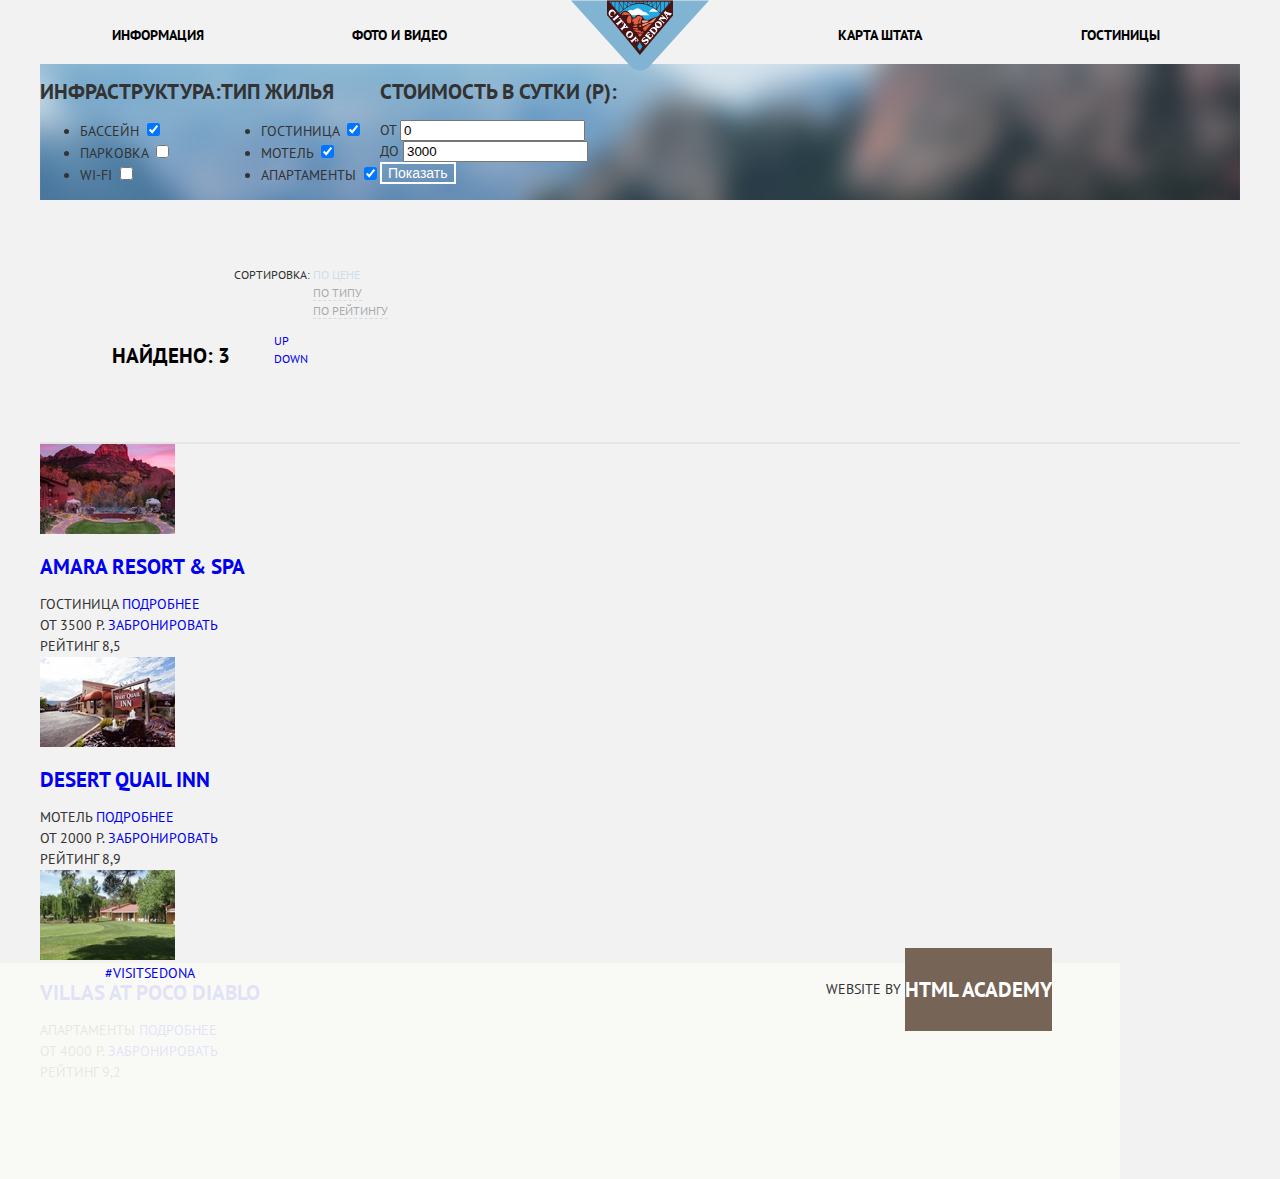
==== catalog.html @ 3d54e90e "исправления сетки" ====
<!DOCTYPE html>
<html lang="ru">
  <head>
    <meta charset="utf-8">
    <title>HTML Academy: Седона</title>
    <link href="https://fonts.googleapis.com/css?family=PT+Sans:400,700&amp;subset=cyrillic" rel="stylesheet">
    <link rel="stylesheet" href="css/normalize.css">
    <link rel="stylesheet" href="css/style.css">
  </head>

  <body>
    <div class="container">
      <header class="page-header">
      <nav class="main-navigation">
      <ul class="site-navigation">
          <li><a href="#">Информация</a></li>
          <li><a href="#">Фото и видео</a>   </li>
          <li><a href="#">Карта штата</a></li>
          <li><a href="./catalog.html">Гостиницы</a></li>
      </ul>
      </nav>

    <div class="page-header-logo">
        <a href="./index.html"><img src="img/logo.svg" width="138" height="71" alt="Логотип City of Sedona"></a>
      </div>
    </header>
      </ul>
      </nav>
    </header>

    <main class="main-catalog">
        <h2 class="visually-hidden">Фильтр по типологии гостиниц</h2>

      <!-- Блок фильтров начало-->

    <div class="filters">
      <form class="filter-form" action="https://echo.htmlacademy.ru" method="post">
          
          <div class="infrastructure">
            <h2 class="filter-title">Инфраструктура:</h2>
            <ul class="filter">
                <li>
                    <label for="pool">Бассейн</label>
                    <input type="checkbox" name="pool" id="pool" checked>
                </li>
                <li>
                    <label for="parking">Парковка</label>
                    <input type="checkbox" name="parking" id="parking">
                </li>
                <li>
                    <label for="wifi">WI-FI</label>
                    <input type="checkbox" name="wifi" id="wifi">    
                </li>
            </ul>
          </div>

          <div class="hotel-type">
            <h2 class="filter-title">Тип жилья</h2>
            <ul class="filter-title">
                <li>
                    <label for="hotel">Гостиница</label>
                    <input type="checkbox" name="hotel" id="hotel" checked>
                </li>
                <li>
                    <label for="hotel">Мотель</label>
                    <input type="checkbox" name="motel" id="motel" checked>
                    
                </li>
                <li>
                    <label for="hotel">Апартаменты</label>
                    <input type="checkbox" name="apart" id="apart" checked>
                </li>
            </ul>
          </div>

          <div class="range-filter">
              <h2 class="filter-title">Стоимость в сутки (Р):</h2>
              <div class="from">
                  <label for="from">От</label>
                  <input type="text" name="from" id="from" value="0">
              </div>
              <div class="to">
                  <label for="to">До</label>
                  <input type="text" name="to" id="to" value="3000">
              </div>
              <div class="range-controls">
                    <div class="scale">
                        <div class="bar"></div>
                    </div>
                    <div class="toggle min-toggle"></div>
                    <div class="toggle max-toggle"></div>
              </div>
              <button class="show-btn" type="submit">Показать</button>
          </div>
    </form>
  </div>
    <!-- Блок фильтров конец-->
      
    <section class="list">
      <div class="result">
        <span>Найдено: 3</span>
      </div>

      <div class="sorting">
        <span>Сортировка:</span>
        <ul class="sorting-list">
          <li><a class="active" href="#">По цене</a></li>
          <li><a href="#">По типу</a></li>
          <li><a href="#">По рейтингу</a></li>
        </ul>
        <ul class=”sorting-btns>
          <li><a href="#">up</a></li>
          <li><a href="#">down</a></li> 
        </ul>
      </div>     
    </section>


    <article class="hotels">
      <div class="photo">
          <img src="img/amara_resort.jpg" width="135" height="90" alt="Amara Resort SPA">
      </div>

      <div class="hotel-container">
         <h1 class="hotel-title">
         <a href="#">Amara Resort & SPA</a>
        </h1>
        <div class="hotel-type">
          <span>Гостиница</span>
          <a class="btn-blue" href="#">Подробнее</a>
        </div>
        <div class="hotel-type">
          <span>От 3500 р.</span>
          <a class="btn-brown" href="#">Забронировать</a>
        </div>
        <div class="stars"> 
        <span>Рейтинг 8,5</span>
        </div>
      </div>
    </article>

  
    <article class="hotels">
      <div class="photo">
          <img src="img/desert.jpg" width="135" height="90" alt="Desert Quail Inn">
      </div>

      <div class="hotel-container">
         <h1 class="hotel-title">
          <a href="#">Desert Quail Inn</a>
        </h1>
        <div class="hotel-type">
          <span>Мотель</span>
          <a class="btn-blue" href="#">Подробнее</a>
        </div>
        <div class="hotel-type">
          <span>От 2000 р.</span>
          <a class="btn-brown" href="#">Забронировать</a>
        </div>
        <div class="stars"> 
          <span>Рейтинг 8,9</span>
        </div>
      </div>
    </article>

    <article class="hotels">
      <div class="photo">
          <img src="img/villas_atpoco.jpg" width="135" height="90" alt="Villas At Poco Diablo">
      </div>

      <div class="hotel-container">
        <h1 class="hotel-title">
        <a href="#">Villas At Poco Diablo</a>
        </h1>
        <div class="hotel-type">
          <span>Апартаменты</span>
          <a class="btn-blue" href="#">Подробнее</a>
        </div>
        <div class="hotel-type">
          <span>От 4000 р.</span>
          <a class="btn-brown" href="#">Забронировать</a>
        </div>
        <div class="stars"> 
        <span>Рейтинг 9,2</span>
        </div>
      </div>
    </article>
  </main>
  

    <footer class="main-footer">
      <div class="insta">
        <a href="#">#visitsedona</a>
      </div>
      <div class="social">
        <ul>
            <li><a class="social-button" href="https://twitter.com" aria-label="Twitter"></a></li>
            <li><a class="social-button" href="https://facebook.com" aria-label="Facebook"></a></li>
            <li><a class="social-button" href="https://youtube.com" aria-label="YouTube"></a></li>
        </ul>
      </div>
      <p class="footer-copyright">
      <span>Website by</span>
        <a class="button" href="https://htmlacademy.ru/intensive/htmlcss">HTML academy</a>
      </p>
    </footer>
  </div>
  </body>
</html>
---- css/style.css ----
/* index.html*/
body {
	margin: 0
	padding: 0;
	font-family: "PT Sans", "Arial", sans-serif;
	font-size: 14px;
	line-height: 21px;
	font-weight: 400;
	color: #333333;
  background-color: #f2f2f2;
  text-transform: uppercase;
  }

 a {
  	text-decoration: none;
  }  
 
 /* header */

 .main-navigation {
  	font-size: 14px;
    list-style: none;
  	line-height: 26px;
  	font-weight: bold;
  	text-transform: uppercase;
  	color: #000000;
  }

 .site-navigation {
  	list-style: none;
  }
 .site-navigation a {
  	color: #000000;
    font-weight: bold;
    text-decoration: none;
  }
  .site-navigation a:hover {
    color: #81b3d2;
  }
  .site-navigation a:active {
    color: #000000;
    opacity: 0.3;
  }


/* header ends*/

 .background-image {
  	background: #deecf5 url("../img/bg.jpg") no-repeat center top;
    position: relative;
    padding-top: 70px;
  } 

 .features {
  display: block;
  width: 100%;
 	text-align: center;
 }

 .features h1{
  color: #000000;
  background-color: #ffffff
	font-size: 21px;
	font-weight: bold;
}

 .features-blue-one {
 	color: #ffffff;
 	background-color: #81b3d2;
  text-align: center;
 }
 
 .features-white {
  color: #000000;
  background-color: #ffffff;
 }
 
 .features-white h2{
  font-size: 21px;
  color: #000000;
  font-weight: bold;
  background-color: #ffffff;
 }
 
 .features-blue-two {
  color: #ffffff;
  background-color: #81b3d2;
  text-align: center;
 }
 .features-grey {
  color: #000000;
  background-color: #eeeeee;
 }
 .question-container h3{
  font-size: 30px;
  color: #000000;
  background-color: #ffffff;
   
 }
.button {
  font: inherit;
  text-align: center;
  color: #ffffff;
  text-transform: uppercase;
  vertical-align: middle;
  background-color: #766457;
  border: none;
}
.button:hover {
  color: #d8d8d8;
  background-color: #604e43;
}
.button:active {
  color: #d8d8d8;
  background-color: #503e33;
}
.input_data input {
  font: inherit;
  background: #f2f2f2;
  border: 1px solid #979797;
}
.input_data input:hover {
  background: #ebebeb;
}
.input_data input:focus {
  background: #ffffff;
  border: 2px solid #e5e5e5;
  border-color: #000000;
}
.search-btn {
  color: #ffffff;
  font-weight: bold;
  text-transform: uppercase;
  background: #81b3d2;
}
.search-btn:hover {
  font-weight: bold;
  background: #669ec0;
}
.search-btn:active {
  background: #5496BD;
}

.insta {
  text-align: left;
}
div .social {
  text-align: center;
}
.social ul {
  list-style: none;
}
.footer-copyright {
  text-align: center;
}


 /* catalog.html */
 .current a {
    color: #766357;
  }

.filters {
  background: #7d9ab9 url("../img/filter_background.jpg") no-repeat center top;
}

.filter-title h2{
font-size: 16px;
color: #ffffff;
line-height: 21px;
}
.filter ul {
  list-style: none;
}
.show-btn {
font-size:14px;
text-align: center;
color: #ffffff;
background: 0 0;
border: 2px solid #ffffff;

}
.show-btn:hover {
color: #000000;
background: #ffffff;
border: 2px solid #ffffff;
}
.result {
font-size: 21px;
color: #000000;
line-height: 26px;
font-weight: bold;
}
.sorting {
  font-size: 12px;
  line-height: 18px;
}
.sorting ul {
list-style: none;
}

.sorting-list a {
  color: #000000;
  opacity: 0.3;
  border-bottom: 1px dashed #81b3d2;
}
/* как правильно задать селектор, чтобы "по цене" осталось голубым цветом, активным? */
.sorting-list .active {
  color: #81b3d2;
  border: none;
}

.sorting-list a:hover {
  color: #81b3d2;
  border-bottom: 1px dashed #81b3d2;
}
.sorting-list a:active {
  color: #000000;
}

.hotel-title {
font-size: 21px;
color: #000000;
line-height: 26px;
font-weight: bold;
}
.hotel-title:hover {
  color: #81b3d2;
}
.hotel-title:active {
  color: #000000;
  opacity: 0.3;
}

.btn-blue a {
 font: inherit;
 color: #ffffff
 background-color: #81b3d2; 
 text-align: center;
 text-transform: uppercase;
 vertical-align: middle;
}
.btn-brown a {
 font: inherit;
 color: #ffffff
 background-color: #766357; 
 text-align: center;
 text-transform: uppercase;
 vertical-align: middle;
}
.btn-blue a:hover {
  color: #ffffff
  background-color: #669ec0;
}
.btn-blue a:active {
  color: #ffffff
  opacity: 0.3;
  background-color: #5496bd;
}
.btn-brown a:hover {
  color: #ffffff;
  background-color: #604E43;
}
.btn-brown a:active {
 color: #ffffff
 background-color: #503e33;
 opacity: 0.3;
}




/* !Сетки! */

html { 
box-sizing: border-box;
}
*, *::before, *::after {
box-sizing: inherit; 
}

.container {
 width: 1200px;
 margin: 0 auto;
 background-color: #f2f2f2;
 }
 
.main-navigation ul {
  display: flex;
  flex-direction: row;
  justify-content: space-around;
  margin: 0;
  padding: 0;
}
.site-navigation li {
  width: 240px; 
  text-align: center;
  padding: 14px 0 16px; 
}
.site-navigation li:first-child, 
.site-navigation li:nth-child(2) {
  text-align: left;
  padding-left: 72px;
}
.site-navigation li:nth-child(2) {
margin-right: 240px;
}
.site-navigation li:nth-child(3)
.site-navigation li:nth-child(4) {
  padding-right: 72px;
  text-align: right;
}
.page-header-logo {
  width: 138px;
  position: absolute;
  left: 50%;
  top: 0;
  z-index: 18;
  margin-left: -69px;
  margin-right: auto;
 }
.background-image {
  height: 535px;
  background-size: cover;
 }
.background-image img {
  display: block;
  width: 458;
  height: 352;
  margin-top: auto;
  margin-bottom: 69px;
  margin-left: 371px;
 }
.container {
  display: flex;
  flex-direction: column;
  width: 1200px;
  margin: 0 auto;
}
.features {
  display: block;
  width: 1200px;
  padding-top: 59px;
  margin: 0 auto; 
  background-color: #ffffff;
}

.features h1 {
  text-align: center;
  padding: 0 0 17px;
  margin-left: 365px;
  margin-right: 340px;
  width: 467px;
  line-height: 26px;
}

.features p {
  width: 519px;
  margin-left: 340px;
}
.visually-hidden {
position: absolute;
width: 1px;
height: 1px;
margin: -1px;
border: 0;
padding: 0;
clip: rect(0 0 0 0);
overflow: hidden;
}

.features-blue-one {
  display: flex;
  width: 100%; 
  flex-wrap: wrap;
}
.content h2 {
margin: 43px 45px 0px;
vertical-align: baseline;
}
.features-one-picture img {
  width: 800px;
  max-height: 256px;
  overflow: hidden;
  vertical-align: bottom;
}

.content {
  width: 400px;
  padding: 35px 55px 0;
  text-align: center;
}

.features-white {
  display: flex;
  justify-content: space-between;
  text-align: center;
}

.features-white-items {
width: 360px;
padding: 120px 58px;
text-align: center;
}
.features-white h2 {
  margin-bottom: 30px;
}
.features-blue-two {
  display: flex;
  flex-direction: row-reverse;
  width: 100%;
}
.features-two-picture {
  width: 800;
  max-height: 256px;
  overflow: hidden;
  vertical-align: bottom;
}
.features-grey {
  display: flex;
  justify-content: space-between; 
  width: 100%; 
}
.question {
  display: flex;
}
.map {
  background-image: url("../img/map.jpg") no-repeat;
  height: auto;
  max-width: 100%;
}

.main-footer {
display: flex;
justify-content: space-around;
width: 100%;
margin-bottom: 30px;
min-height: 216px;
background: rgba(250,251,246,0.9);
margin: -120px;
}

.insta {
  width: 166px;
  align-items: center;
  margin-left: 117px;
  margin-right: 241px;
}
.social ul {
  display: flex;
  flex-direction: row;
  justify-content: space-between;
}
.question-container {
  display: block;
  text-align: center;
  padding: 50 px 0 0 0;
  min-height: 115px;
}
.question-container h3 {
  margin-bottom: 35px;
}
.button {
  width: 568px;
  padding: 28px 0 28px;
  font-size: 21px;
  font-weight: bold;
  line-height: 26px;
}

.filters {
  display: flex;
  flex-direction: row;
  justify-content: space-between;
  width: 1200px;

 }
 .filter-form {
  display: flex;
  flex-direction: row;
  justify-content: space-between;
 }
 /* почему-то див filters не реагирует на флекс!..*/ 
.infrastructure {
  
}
.list {
  display: block;
  width: 100%;
  padding: 30px 72px;
  border-bottom: 2px solid #e5e5e5; 
}
.result {
  display: inline-block;
}
.list .sorting {
  display: inline-block;
  width: 780px;
  padding: 36px 0 32px;
}
.sorting .sorting-list {
display: inline-block;
padding: 0;
margin: 0;
vertical-align: top;
}

.hotels {
  display: flex;
  flex-direction: column;
  justify-content: space-around; ;
}
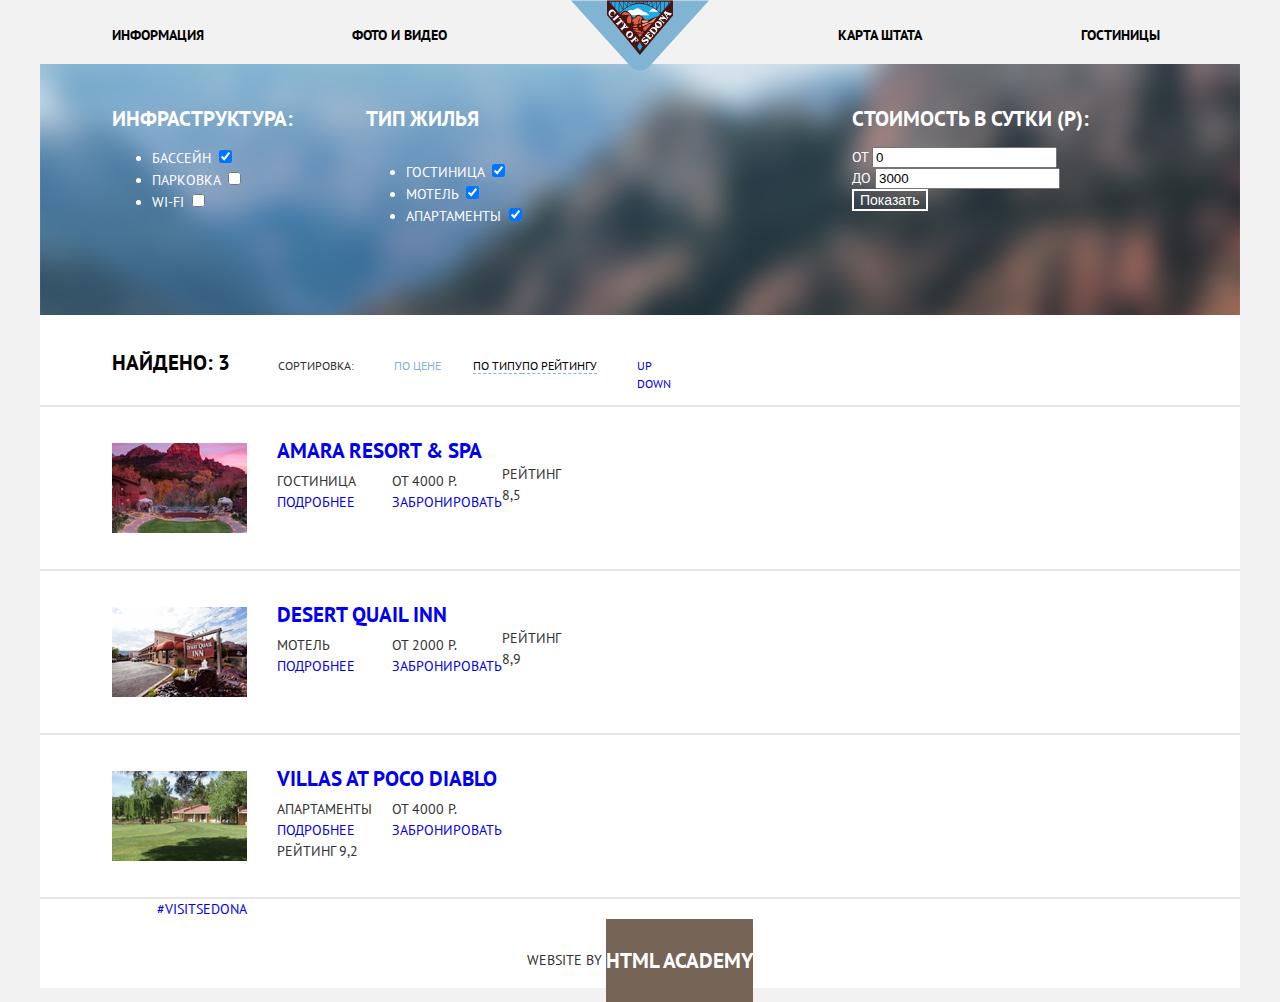
==== commit 2a97f811: "правки 4" ====
--- a/catalog.html
+++ b/catalog.html
@@ -116,32 +116,33 @@
     </section>
 
 
-    <article class="hotels">
-      <div class="photo">
-          <img src="img/amara_resort.jpg" width="135" height="90" alt="Amara Resort SPA">
-      </div>
-
-      <div class="hotel-container">
-         <h1 class="hotel-title">
-         <a href="#">Amara Resort & SPA</a>
-        </h1>
-        <div class="hotel-type">
-          <span>Гостиница</span>
-          <a class="btn-blue" href="#">Подробнее</a>
+    <div class="hotel-catalog">
+        <article class="hotels">
+            <div class="hotels-photo"><img src="img/amara_resort.jpg" width="135" height="90" alt="Amara Resort SPA">
+           </div>
+        <div class="hotel-container">
+            <h1 class="hotel-title">
+            <a href="#">Amara Resort & SPA</a>
+            </h1>
+          <div class="hotel-price">
+              <div class="hotel-type">
+                  <span>Гостиница</span>
+                  <a class="btn-blue" href="#">Подробнее</a>
+              </div>
+              <div class="hotel-type">
+                  <span>От 4000 р.</span>
+                  <a class="btn-brown" href="#">Забронировать</a>
+              </div>
+              <div class="stars"> 
+                  <span>Рейтинг 8,5</span>
+              </div>
+          </div>
         </div>
-        <div class="hotel-type">
-          <span>От 3500 р.</span>
-          <a class="btn-brown" href="#">Забронировать</a>
-        </div>
-        <div class="stars"> 
-        <span>Рейтинг 8,5</span>
-        </div>
-      </div>
-    </article>
-
+      </article>
+  
   
     <article class="hotels">
-      <div class="photo">
+      <div class="hotels-photo">
           <img src="img/desert.jpg" width="135" height="90" alt="Desert Quail Inn">
       </div>
 
@@ -149,46 +150,51 @@
          <h1 class="hotel-title">
           <a href="#">Desert Quail Inn</a>
         </h1>
-        <div class="hotel-type">
-          <span>Мотель</span>
-          <a class="btn-blue" href="#">Подробнее</a>
+        <div class="hotel-price">
+            <div class="hotel-type">
+                <span>Мотель</span>
+                <a class="btn-blue" href="#">Подробнее</a>
+            </div>
+            <div class="hotel-type">
+              <span>От 2000 р.</span>
+              <a class="btn-brown" href="#">Забронировать</a>
+            </div>
+            <div class="stars"> 
+              <span>Рейтинг 8,9</span>
+            </div>
         </div>
-        <div class="hotel-type">
-          <span>От 2000 р.</span>
-          <a class="btn-brown" href="#">Забронировать</a>
-        </div>
-        <div class="stars"> 
-          <span>Рейтинг 8,9</span>
-        </div>
       </div>
     </article>
 
     <article class="hotels">
-      <div class="photo">
+      <div class="hotels-photo">
           <img src="img/villas_atpoco.jpg" width="135" height="90" alt="Villas At Poco Diablo">
       </div>
 
       <div class="hotel-container">
-        <h1 class="hotel-title">
-        <a href="#">Villas At Poco Diablo</a>
-        </h1>
-        <div class="hotel-type">
-          <span>Апартаменты</span>
-          <a class="btn-blue" href="#">Подробнее</a>
-        </div>
-        <div class="hotel-type">
-          <span>От 4000 р.</span>
-          <a class="btn-brown" href="#">Забронировать</a>
-        </div>
-        <div class="stars"> 
-        <span>Рейтинг 9,2</span>
-        </div>
+          <h1 class="hotel-title">
+            <a href="#">Villas At Poco Diablo</a>
+          </h1>
+          <div class="hotel-price">
+              <div class="hotel-type">
+                  <span>Апартаменты</span>
+                  <a class="btn-blue" href="#">Подробнее</a>
+              </div>
+              <div class="hotel-type">
+                  <span>От 4000 р.</span>
+                  <a class="btn-brown" href="#">Забронировать</a>
+              </div>
+          </div>
+            <div class="stars"> 
+            <span>Рейтинг 9,2</span>
+            </div>
       </div>
     </article>
+  </div>
   </main>
   
 
-    <footer class="main-footer">
+    <footer class="footer-hotels">
       <div class="insta">
         <a href="#">#visitsedona</a>
       </div>
--- a/css/style.css
+++ b/css/style.css
@@ -201,10 +201,9 @@
 
 .sorting-list a {
   color: #000000;
-  opacity: 0.3;
   border-bottom: 1px dashed #81b3d2;
 }
-/* как правильно задать селектор, чтобы "по цене" осталось голубым цветом, активным? */
+
 .sorting-list .active {
   color: #81b3d2;
   border: none;
@@ -339,24 +338,24 @@
 }
 .features {
   display: block;
+  position: relative;
   width: 1200px;
-  padding-top: 59px;
+  padding: 50px 360px;
   margin: 0 auto; 
   background-color: #ffffff;
 }
 
 .features h1 {
   text-align: center;
-  padding: 0 0 17px;
-  margin-left: 365px;
-  margin-right: 340px;
-  width: 467px;
+  font-size: 18px;
   line-height: 26px;
+  margin-bottom: 27px;
 }
 
 .features p {
   width: 519px;
   margin-left: 340px;
+  margin: 0;
 }
 .visually-hidden {
 position: absolute;
@@ -434,8 +433,7 @@
 display: flex;
 justify-content: space-around;
 width: 100%;
-margin-bottom: 30px;
-min-height: 216px;
+padding-bottom: 30px;
 background: rgba(250,251,246,0.9);
 margin: -120px;
 }
@@ -469,49 +467,116 @@
 }
 
 .filters {
+  width: 100%;
+  min-height: 251px;
+  margin: auto;
+ }
+
+ .filter-form {
   display: flex;
   flex-direction: row;
-  justify-content: space-between;
+  align-items: flex-start;
+  padding: 27px 72px 30px;
+  color: #ffffff;
+ }
+
+.filter-title h2 {
+  font-size: 16px;
+  line-height: 21px;
+  margin-bottom: 24px;
+}
+.infrastructure {
+width: 169px;
+vertical-align: top;
+padding: 0;
+margin-right: 85px;
+}
+.filters .hotel-type {
+width: 169px;
+vertical-align: top;
+padding: 0;
+}
+.range-filter {
+  margin-left: 317px;
+}
+
+.list  {
+  display: flex;
+  width: 100%;
+  padding: 30px 72px 0;
+  border-bottom: 2px solid #e5e5e5; 
+  background-color: #ffffff;
+}
+
+  .list, 
+  .result, 
+  .sorting, 
+  .sorting-list, 
+  .sorting-btns{ 
+  display: flex; 
+  flex-direction: row; 
+  align-items: baseline; 
+  }
+.result {
+  margin-top: 5px;
+  margin-right: 48px;
+}
+.active {
+  margin-right: 32px;
+}
+.hotel-catalog {
+  display: flex;
+  flex-direction: column;
   width: 1200px;
-
- }
- .filter-form {
+  background-color: #ffffff;
+}
+.hotels {
+ display: flex;
+ border-bottom: 2px solid #e5e5e5;
+ padding: 31px 72px 30px; 
+}
+.hotels-photo {
+  margin-top: 5px;
+  margin-right: 30px;
+  border-style: none;
+}
+.hotel-container {
+display: flex;
+flex-direction: column;
+margin: 0;
+width: 258px;
+}
+
+.hotel-title {
+  margin: 0;
+  padding: 0;
+  width: 252px;
+}
+
+.hotel-price {
   display: flex;
   flex-direction: row;
-  justify-content: space-between;
- }
- /* почему-то див filters не реагирует на флекс!..*/ 
-.infrastructure {
+  max-width: 500px;
+}
+.hotel-type {
+  display: flex;
+  flex-direction: column;
+}
+.hotel-type span {
+  margin-top: 7px;
+  margin-bottom: 14 px;
+}
+.btn-blue {
+  margin-right: 5px;
+  width: 110px;
+}
+.stars {
   
 }
-.list {
-  display: block;
-  width: 100%;
-  padding: 30px 72px;
-  border-bottom: 2px solid #e5e5e5; 
-}
-.result {
-  display: inline-block;
-}
-.list .sorting {
-  display: inline-block;
-  width: 780px;
-  padding: 36px 0 32px;
-}
-.sorting .sorting-list {
-display: inline-block;
-padding: 0;
-margin: 0;
-vertical-align: top;
-}
-
-.hotels {
-  display: flex;
-  flex-direction: column;
-  justify-content: space-around; ;
-}
-
-
+.footer-hotels {
+  position: relative;
+  background-color: #ffffff;
+}
 
 
 
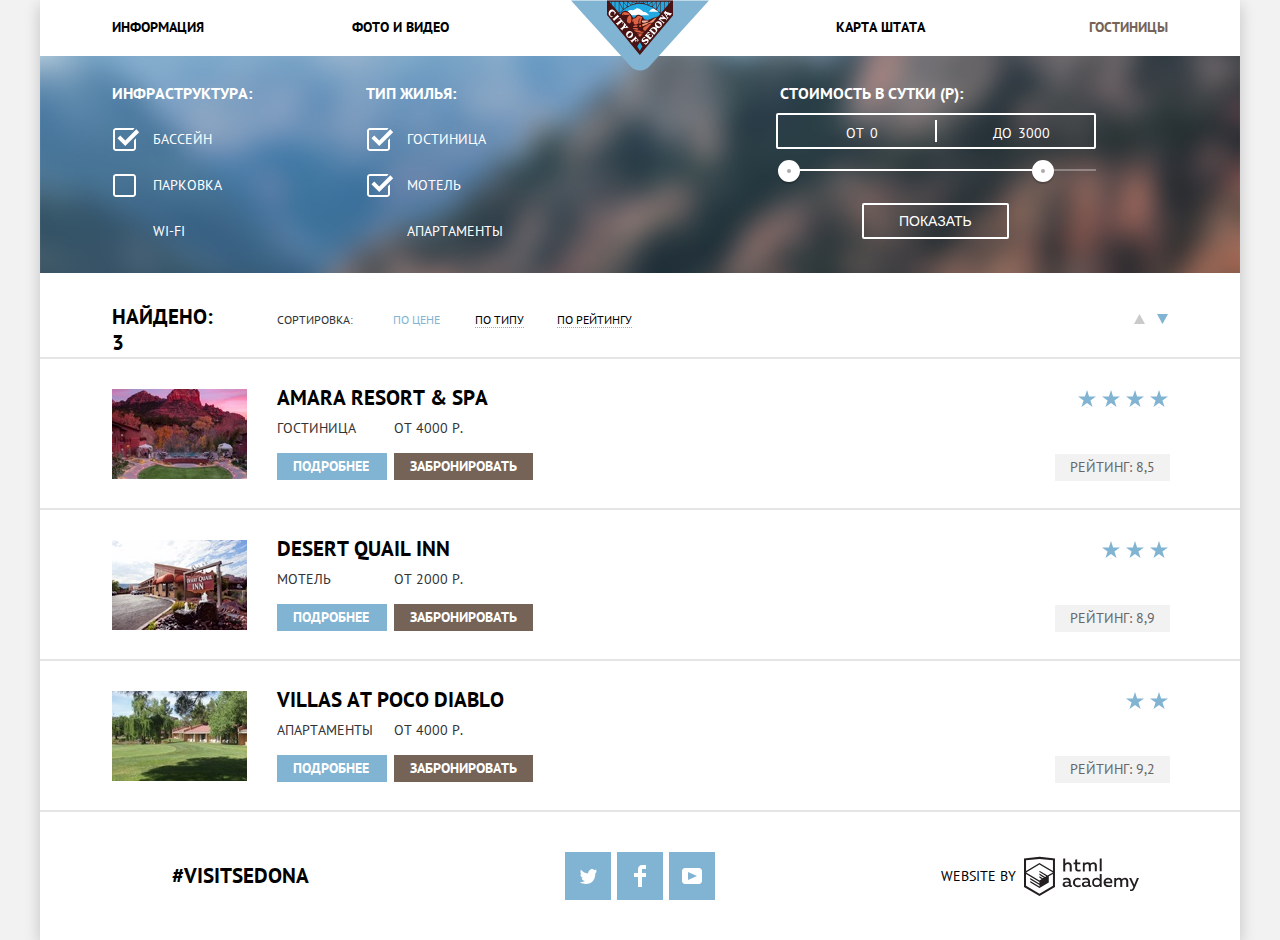
==== commit c198c1eb: "финальные правки 2" ====
--- a/catalog.html
+++ b/catalog.html
@@ -16,17 +16,14 @@
           <li><a href="#">Информация</a></li>
           <li><a href="#">Фото и видео</a>   </li>
           <li><a href="#">Карта штата</a></li>
-          <li><a href="./catalog.html">Гостиницы</a></li>
+          <li><a class="current">Гостиницы</a></li>
       </ul>
-      </nav>
-
-    <div class="page-header-logo">
+
+      <div class="page-header-logo">
         <a href="./index.html"><img src="img/logo.svg" width="138" height="71" alt="Логотип City of Sedona"></a>
       </div>
-    </header>
-      </ul>
-      </nav>
-    </header>
+    </nav>
+</header>
 
     <main class="main-catalog">
         <h2 class="visually-hidden">Фильтр по типологии гостиниц</h2>
@@ -37,60 +34,65 @@
       <form class="filter-form" action="https://echo.htmlacademy.ru" method="post">
           
           <div class="infrastructure">
-            <h2 class="filter-title">Инфраструктура:</h2>
-            <ul class="filter">
-                <li>
-                    <label for="pool">Бассейн</label>
-                    <input type="checkbox" name="pool" id="pool" checked>
-                </li>
-                <li>
-                    <label for="parking">Парковка</label>
-                    <input type="checkbox" name="parking" id="parking">
-                </li>
-                <li>
-                    <label for="wifi">WI-FI</label>
-                    <input type="checkbox" name="wifi" id="wifi">    
-                </li>
-            </ul>
-          </div>
-
-          <div class="hotel-type">
-            <h2 class="filter-title">Тип жилья</h2>
-            <ul class="filter-title">
-                <li>
-                    <label for="hotel">Гостиница</label>
-                    <input type="checkbox" name="hotel" id="hotel" checked>
-                </li>
-                <li>
-                    <label for="hotel">Мотель</label>
-                    <input type="checkbox" name="motel" id="motel" checked>
-                    
-                </li>
-                <li>
-                    <label for="hotel">Апартаменты</label>
-                    <input type="checkbox" name="apart" id="apart" checked>
-                </li>
-            </ul>
+            <h2>Инфраструктура:</h2>
+            <div class="filter-wrapper">
+                <label for="pool" tabindex="0">
+                      Бассейн
+                      <input class="visually-hidden checkbox" type="checkbox" tabindex="-1" name="pool" id="pool" checked>
+                      <span class="checkbox-mark"></span> 
+                </label>
+                <label for="parking" tabindex="0">
+                        Парковка
+                        <input class="visually-hidden checkbox" type="checkbox" tabindex="-1" name="parking" id="parking">
+                        <span class="checkbox-mark"></span>
+                  </label>
+                  <label for="wifi" tabindex="0">
+                    WI-FI
+                        <input class="visually-hidden checkbox" type="checkbox" disabled="disabled" tabindex="-1" name="wifi"  id="wifi">
+                        <span class="checkbox-mark"></span>
+                  </label>
+             </div>
+          </div>
+
+          <div class="hotels-type">
+            <h2>Тип жилья:</h2>
+            <div class="filter-wrapper">
+                <label for="hotel" tabindex="0">
+                      Гостиница
+                      <input class="visually-hidden checkbox" type="checkbox" tabindex="-1" name="hotel" id="hotel" checked>
+                      <span class="checkbox-mark"></span>
+                </label>
+                    <label for="motel" tabindex="0">
+                        Мотель
+                      <input class="visually-hidden checkbox" type="checkbox" tabindex="-1" name="motel" id="motel" checked>  
+                      <span class="checkbox-mark"></span> 
+                </label>
+                
+                <label for="apart" tabindex="0">Апартаменты
+                      <input class="visually-hidden checkbox" type="checkbox" disabled="disabled" tabindex="-1" name="apart" id="apart" checked>
+                      <span class="checkbox-mark"></span> 
+                </label>
+            </div>
           </div>
 
           <div class="range-filter">
-              <h2 class="filter-title">Стоимость в сутки (Р):</h2>
-              <div class="from">
-                  <label for="from">От</label>
-                  <input type="text" name="from" id="from" value="0">
-              </div>
-              <div class="to">
-                  <label for="to">До</label>
-                  <input type="text" name="to" id="to" value="3000">
+              <div class="filter-range-title">
+              Стоимость в сутки (р):</div>
+              <div class="price-controls">
+                  <label class="min-price">от 
+                    <input type="text" name="min-price" value="0"></label>
+                  <label class="max-price">до 
+                    <input type="text" name="max-price" value="3000"></label>
               </div>
               <div class="range-controls">
-                    <div class="scale">
-                        <div class="bar"></div>
-                    </div>
-                    <div class="toggle min-toggle"></div>
-                    <div class="toggle max-toggle"></div>
-              </div>
-              <button class="show-btn" type="submit">Показать</button>
+                  <div class="scale">
+                      <div class="bar"></div>
+                  </div>
+
+                  <div class="range-toggle range-toggle-min"></div>
+                  <div class="range-toggle range-toggle-max"></div>
+              </div>
+                 <button class="btn-transparent" type="submit">Показать</button>
           </div>
     </form>
   </div>
@@ -105,12 +107,13 @@
         <span>Сортировка:</span>
         <ul class="sorting-list">
           <li><a class="active" href="#">По цене</a></li>
-          <li><a href="#">По типу</a></li>
-          <li><a href="#">По рейтингу</a></li>
+          <li><a href="sort-link">По типу</a></li>
+          <li><a href="sort-link">По рейтингу</a></li>
         </ul>
-        <ul class=”sorting-btns>
-          <li><a href="#">up</a></li>
-          <li><a href="#">down</a></li> 
+
+        <ul class="sorting-btns">
+          <li><a href="#"><svg xmlns="http://www.w3.org/2000/svg" width="11" height="10" viewBox="0 0 11 10"><path fill="#CACACA" d="M5.5 0L0 10h11z"/></svg></a></li>
+          <li><a href="#"><svg xmlns="http://www.w3.org/2000/svg" width="11" height="10" viewBox="0 0 11 10"><path fill="#81B3D2" d="M5.5 10L0 0h11"/></svg></a></li> 
         </ul>
       </div>     
     </section>
@@ -120,24 +123,30 @@
         <article class="hotels">
             <div class="hotels-photo"><img src="img/amara_resort.jpg" width="135" height="90" alt="Amara Resort SPA">
            </div>
-        <div class="hotel-container">
-            <h1 class="hotel-title">
-            <a href="#">Amara Resort & SPA</a>
-            </h1>
-          <div class="hotel-price">
-              <div class="hotel-type">
-                  <span>Гостиница</span>
-                  <a class="btn-blue" href="#">Подробнее</a>
-              </div>
-              <div class="hotel-type">
-                  <span>От 4000 р.</span>
-                  <a class="btn-brown" href="#">Забронировать</a>
-              </div>
-              <div class="stars"> 
-                  <span>Рейтинг 8,5</span>
-              </div>
-          </div>
-        </div>
+            <div class="hotel-container">
+                <h1 class="hotel-title">
+                    <a href="#">Amara Resort & SPA</a>
+                </h1>
+                <div class="hotel-price">
+                    <div class="hotel-type">
+                       <span>Гостиница</span>
+                       <a class="btn-blue" href="#">Подробнее</a>
+                    </div>
+                    <div class="hotel-type">
+                        <span>От 4000 р.</span>
+                        <a class="btn-brown" href="#">Забронировать</a>
+                    </div>
+                </div>
+            </div>
+              <div class="list-stars"> 
+                <div class="list-stars-st">   
+                  <span class="stars"></span>
+                  <span class="stars"></span>
+                  <span class="stars"></span>
+                  <span class="stars"></span>
+                </div>
+                <span class="rating">Рейтинг: 8,5</span>
+             </div>  
       </article>
   
   
@@ -159,11 +168,16 @@
               <span>От 2000 р.</span>
               <a class="btn-brown" href="#">Забронировать</a>
             </div>
-            <div class="stars"> 
-              <span>Рейтинг 8,9</span>
-            </div>
         </div>
       </div>
+             <div class="list-stars"> 
+                <div class="list-stars-st">   
+                  <span class="stars"></span>
+                  <span class="stars"></span>
+                  <span class="stars"></span>
+                </div>
+                <span class="rating">Рейтинг: 8,9</span>
+             </div>
     </article>
 
     <article class="hotels">
@@ -185,10 +199,14 @@
                   <a class="btn-brown" href="#">Забронировать</a>
               </div>
           </div>
-            <div class="stars"> 
-            <span>Рейтинг 9,2</span>
-            </div>
-      </div>
+        </div>
+             <div class="list-stars"> 
+                <div class="list-stars-st">   
+                  <span class="stars"></span>
+                  <span class="stars"></span>
+                </div>
+                <span class="rating">Рейтинг: 9,2</span>
+             </div> 
     </article>
   </div>
   </main>
@@ -197,17 +215,23 @@
     <footer class="footer-hotels">
       <div class="insta">
         <a href="#">#visitsedona</a>
-      </div>
-      <div class="social">
+        </div>
+        <div class="social">
         <ul>
-            <li><a class="social-button" href="https://twitter.com" aria-label="Twitter"></a></li>
-            <li><a class="social-button" href="https://facebook.com" aria-label="Facebook"></a></li>
-            <li><a class="social-button" href="https://youtube.com" aria-label="YouTube"></a></li>
+          <li><a class="social-button" href="https://twitter.com" aria-label="Twitter"><svg xmlns="http://www.w3.org/2000/svg" width="17px" height="15px" viewBox="0 0 17 15"> 
+            <path fill="#FFF" d="M10.95.144c1.685-.496 2.984.27 3.577 1.179.673-.231 1.331-.481 2.011-.708a2.345 2.345 0 0 1-.857 1.768c.685.17 1.304-.491 1.304-.491-.169 1-1.006 1.788-1.563 2.024-.231 6.75-3.175 11.217-10.077 11.082h-.446c-.41 0-4.164-.46-4.898-1.887 2.271.196 3.893-.422 4.693-1.177-.96-.3-2.679-.477-2.979-2.95.349.106.564.228 1.19.119C1.705 8.247.374 7.53.448 5.33c.285.328 1.067.536 1.34.472C1.085 5.561-.182 2.442.894.85c1.818 1.854 3.735 3.606 7.152 3.773C8.254 2.33 9.183.793 10.95.144z"></path>
+              </svg>
+            </a></li>
+          <li><a class="social-button" href="https://facebook.com" aria-label="Facebook"><svg xmlns="http://www.w3.org/2000/svg" width="12px" height="22px" viewBox="0 0 12 22">  <path fill="#FFF" d="M12,4 L12,0 L8,0 C5.790861,-1.3527075e-16 4,1.790861 4,4 L4,8 L0,8 L0,12 L4,12 L4,22 L8,22 L8,12 L12,12 L12,8 L8,8 L8,4 L12,4Z"></path>
+          </svg>
+          </a></li>
+          <li><a class="social-button" href="https://youtube.com" aria-label="YouTube"><svg xmlns="http://www.w3.org/2000/svg" width="20" height="16" viewBox="0 0 20 16"><path fill="#FFF" d="M17 0H3C1.35 0 0 1.35 0 3v10c0 1.65 1.35 3 3 3h14c1.65 0 3-1.35 3-3V3c0-1.65-1.35-3-3-3zM6.027 11.998V4.002L15.014 8l-8.987 3.998z"></path></svg>
+          </a></li>
         </ul>
       </div>
       <p class="footer-copyright">
       <span>Website by</span>
-        <a class="button" href="https://htmlacademy.ru/intensive/htmlcss">HTML academy</a>
+        <a class="copyright-btn" href="https://htmlacademy.ru/intensive/htmlcss" aria-label="HTML academy"><svg id="Layer_1" data-name="Layer 1" width="115" height="41" xmlns="http://www.w3.org/2000/svg" viewBox="0 0 108.08 36.85"><title>logo-htmlacademy-small1</title><path fill="#231f20" d="M44.61,26.88a2,2,0,0,0,.55-0.1v1.33a3.25,3.25,0,0,1-1.18.21,1.67,1.67,0,0,1-1.67-1,4.84,4.84,0,0,1-3.14,1.08c-1.51,0-2.91-.83-2.91-2.55,0-2.13,2-2.79,3.71-2.79a11.08,11.08,0,0,1,2.17.25v-0.3c0-1-.76-1.77-2.19-1.77a7.42,7.42,0,0,0-3,.64v-1.7a10.21,10.21,0,0,1,3.19-.55c2.36,0,3.81,1.12,3.81,3.65v3a0.54,0.54,0,0,0,.49.59h0.17Zm-6.44-1.13A1.35,1.35,0,0,0,39.63,27h0.11a3.39,3.39,0,0,0,2.41-1V24.58a9.72,9.72,0,0,0-1.81-.21c-1,0-2.16.33-2.16,1.38h0Zm12.36-6.11a5,5,0,0,1,2.57.64V22a4.08,4.08,0,0,0-2.3-.7,2.75,2.75,0,1,0,0,5.49,5,5,0,0,0,2.43-.64v1.71a6.27,6.27,0,0,1-2.76.57A4.21,4.21,0,0,1,46,24.51q0-.21,0-0.41a4.32,4.32,0,0,1,4.18-4.46h0.38Zm12.17,7.24a2,2,0,0,0,.55-0.1v1.33a3.25,3.25,0,0,1-1.18.21,1.67,1.67,0,0,1-1.67-1,4.84,4.84,0,0,1-3.14,1.08c-1.51,0-2.91-.83-2.91-2.55,0-2.13,2-2.79,3.71-2.79a11.08,11.08,0,0,1,2.17.25v-0.3c0-1-.76-1.77-2.19-1.77a7.42,7.42,0,0,0-3,.64v-1.7a10.21,10.21,0,0,1,3.19-.55c2.36,0,3.81,1.12,3.81,3.65v3a0.54,0.54,0,0,0,.49.59h0.17Zm-6.44-1.13A1.35,1.35,0,0,0,57.73,27h0.11a3.39,3.39,0,0,0,2.41-1V24.58a9.72,9.72,0,0,0-1.81-.21c-1.06,0-2.16.33-2.16,1.38h0ZM73,16V28.2H71.35V26.88a3.88,3.88,0,0,1-3.19,1.54,4.4,4.4,0,0,1,0-8.78,3.81,3.81,0,0,1,3,1.3V16H73Zm-4.53,5.22a2.76,2.76,0,1,0,0,5.52A2.86,2.86,0,0,0,71.15,25V23A2.91,2.91,0,0,0,68.49,21.27ZM79,19.64c3.31,0,4.46,2.68,3.92,5.09H76.7c0.21,1.5,1.67,2.11,3.19,2.11a6.11,6.11,0,0,0,2.64-.59v1.6a7.14,7.14,0,0,1-3,.57C77,28.42,74.78,27,74.78,24a4.18,4.18,0,0,1,4-4.39H79Zm0.09,1.54a2.28,2.28,0,0,0-2.44,2.1v0.06H81.3A2,2,0,0,0,79.13,21.18Zm5.73,7V19.87h1.65v1a3.81,3.81,0,0,1,2.78-1.27A2.86,2.86,0,0,1,91.89,21a4.12,4.12,0,0,1,2.91-1.33A3.06,3.06,0,0,1,98,23V28.2h-1.9V23.05a1.59,1.59,0,0,0-1.42-1.75H94.42a2.8,2.8,0,0,0-2.07,1.12V28.2h-1.9V23.05A1.59,1.59,0,0,0,89,21.31H88.8a3,3,0,0,0-2.21,1.29v5.63H84.86Zm21.31-8.33h1.9l-3.91,9.46c-0.9,2.17-2.09,2.86-3.35,2.86a4.76,4.76,0,0,1-1.1-.14V30.46a2.86,2.86,0,0,0,.85.12c0.9,0,1.58-.64,2.07-1.9l0.17-.42-4-8.4h2l2.86,6.29ZM38.73,1.46V6.22a3.81,3.81,0,0,1,2.7-1.14,3.25,3.25,0,0,1,3.44,3.4v5.15H43V8.72a1.81,1.81,0,0,0-1.61-2h-0.3a2.93,2.93,0,0,0-2.32,1.39v5.52h-1.9V1.46h1.9ZM49.94,2.31v3h3V6.91h-3v3.81c0,1.1.5,1.46,1.58,1.46a4.49,4.49,0,0,0,1.69-.33v1.6A6.8,6.8,0,0,1,51,13.8a2.55,2.55,0,0,1-2.86-2.74V6.89H46.58V5.26h1.5V2.74Zm5.4,11.31V5.28H57v1A3.81,3.81,0,0,1,59.77,5a2.86,2.86,0,0,1,2.6,1.33A4.12,4.12,0,0,1,65.28,5,3.06,3.06,0,0,1,68.44,8.4v5.21h-1.9V8.46a1.59,1.59,0,0,0-1.42-1.75H64.89a2.8,2.8,0,0,0-2.07,1.12v5.78h-1.9V8.46A1.59,1.59,0,0,0,59.5,6.71H59.27A3,3,0,0,0,57.06,8v5.63H55.34ZM71.17,1.45H73V13.6H71.17V1.45ZM14.71,0H14.55L0,1.54V28.21l14.55,8.66,14.55-8.66V1.54Zm12.5,27.1L14.55,34.64,1.9,27.12V16.18l12.59,7.5V25L5.86,19.9v1.31l8.68,5.21v1.39L5.87,22.65V24l8.68,5.21,8.75-5.24V18.31L27.2,16V27.12Zm0-12.53-3.48,2-1.6,1L14.51,13v1.31L21,18.23H21l-0.14.09-1,.54-5.37-3.2V17l4.24,2.52-1,.67-3.2-1.9v1.31l2.1,1.24L14.5,22.1,2,14.65,14.51,7.11Zm0-1.32L14.49,5.76,1.91,13.25v-10L14.56,1.92,27.21,3.25v10h0Z" transform="translate(0 -0.02)"></path></svg></a>
       </p>
     </footer>
   </div>
--- a/css/style.css
+++ b/css/style.css
@@ -1,6 +1,6 @@
 /* index.html*/
 body {
-	margin: 0
+	margin: 0;
 	padding: 0;
 	font-family: "PT Sans", "Arial", sans-serif;
 	font-size: 14px;
@@ -9,28 +9,66 @@
 	color: #333333;
   background-color: #f2f2f2;
   text-transform: uppercase;
+  font-kerning: none;
   }
 
  a {
-  	text-decoration: none;
+  	text-decoration: none; 
   }  
+html { 
+box-sizing: border-box;
+}
+*, *::before, *::after {
+box-sizing: inherit; 
+} 
+ /* header */
+
+.container {
+ width: 1200px;
+ margin: 0 auto;
+ position: relative;
+ background-color: #ffffff;
+ box-shadow: 0 5px 15px 0 rgba(0, 0, 0, 0.2)
+ }
  
- /* header */
-
- .main-navigation {
-  	font-size: 14px;
+.main-navigation ul {
+  display: flex;
+  flex-direction: row;
+  justify-content: space-around;
+  margin: 0;
+  padding: 0;
+}
+.main-navigation {
+  font-size: 14px;
+  list-style: none;
+  line-height: 26px;
+  font-weight: bold;
+  text-transform: uppercase;
+  color: #000000;
+  }
+.site-navigation li {
+  width: 240px; 
+  text-align: center;
+  padding: 14px 0 16px; 
+}
+.site-navigation li:first-child, 
+.site-navigation li:nth-child(2) {
+  text-align: left;
+  padding-left: 72px;
+}
+.site-navigation li:nth-child(2) {
+margin-right: 240px;
+}
+.site-navigation li:nth-child(3)
+.site-navigation li:nth-child(4) {
+  padding-right: 72px;
+  text-align: right;
+}
+.site-navigation {
     list-style: none;
-  	line-height: 26px;
-  	font-weight: bold;
-  	text-transform: uppercase;
-  	color: #000000;
   }
-
- .site-navigation {
-  	list-style: none;
-  }
- .site-navigation a {
-  	color: #000000;
+.site-navigation a {
+    color: #000000;
     font-weight: bold;
     text-decoration: none;
   }
@@ -41,274 +79,6 @@
     color: #000000;
     opacity: 0.3;
   }
-
-
-/* header ends*/
-
- .background-image {
-  	background: #deecf5 url("../img/bg.jpg") no-repeat center top;
-    position: relative;
-    padding-top: 70px;
-  } 
-
- .features {
-  display: block;
-  width: 100%;
- 	text-align: center;
- }
-
- .features h1{
-  color: #000000;
-  background-color: #ffffff
-	font-size: 21px;
-	font-weight: bold;
-}
-
- .features-blue-one {
- 	color: #ffffff;
- 	background-color: #81b3d2;
-  text-align: center;
- }
- 
- .features-white {
-  color: #000000;
-  background-color: #ffffff;
- }
- 
- .features-white h2{
-  font-size: 21px;
-  color: #000000;
-  font-weight: bold;
-  background-color: #ffffff;
- }
- 
- .features-blue-two {
-  color: #ffffff;
-  background-color: #81b3d2;
-  text-align: center;
- }
- .features-grey {
-  color: #000000;
-  background-color: #eeeeee;
- }
- .question-container h3{
-  font-size: 30px;
-  color: #000000;
-  background-color: #ffffff;
-   
- }
-.button {
-  font: inherit;
-  text-align: center;
-  color: #ffffff;
-  text-transform: uppercase;
-  vertical-align: middle;
-  background-color: #766457;
-  border: none;
-}
-.button:hover {
-  color: #d8d8d8;
-  background-color: #604e43;
-}
-.button:active {
-  color: #d8d8d8;
-  background-color: #503e33;
-}
-.input_data input {
-  font: inherit;
-  background: #f2f2f2;
-  border: 1px solid #979797;
-}
-.input_data input:hover {
-  background: #ebebeb;
-}
-.input_data input:focus {
-  background: #ffffff;
-  border: 2px solid #e5e5e5;
-  border-color: #000000;
-}
-.search-btn {
-  color: #ffffff;
-  font-weight: bold;
-  text-transform: uppercase;
-  background: #81b3d2;
-}
-.search-btn:hover {
-  font-weight: bold;
-  background: #669ec0;
-}
-.search-btn:active {
-  background: #5496BD;
-}
-
-.insta {
-  text-align: left;
-}
-div .social {
-  text-align: center;
-}
-.social ul {
-  list-style: none;
-}
-.footer-copyright {
-  text-align: center;
-}
-
-
- /* catalog.html */
- .current a {
-    color: #766357;
-  }
-
-.filters {
-  background: #7d9ab9 url("../img/filter_background.jpg") no-repeat center top;
-}
-
-.filter-title h2{
-font-size: 16px;
-color: #ffffff;
-line-height: 21px;
-}
-.filter ul {
-  list-style: none;
-}
-.show-btn {
-font-size:14px;
-text-align: center;
-color: #ffffff;
-background: 0 0;
-border: 2px solid #ffffff;
-
-}
-.show-btn:hover {
-color: #000000;
-background: #ffffff;
-border: 2px solid #ffffff;
-}
-.result {
-font-size: 21px;
-color: #000000;
-line-height: 26px;
-font-weight: bold;
-}
-.sorting {
-  font-size: 12px;
-  line-height: 18px;
-}
-.sorting ul {
-list-style: none;
-}
-
-.sorting-list a {
-  color: #000000;
-  border-bottom: 1px dashed #81b3d2;
-}
-
-.sorting-list .active {
-  color: #81b3d2;
-  border: none;
-}
-
-.sorting-list a:hover {
-  color: #81b3d2;
-  border-bottom: 1px dashed #81b3d2;
-}
-.sorting-list a:active {
-  color: #000000;
-}
-
-.hotel-title {
-font-size: 21px;
-color: #000000;
-line-height: 26px;
-font-weight: bold;
-}
-.hotel-title:hover {
-  color: #81b3d2;
-}
-.hotel-title:active {
-  color: #000000;
-  opacity: 0.3;
-}
-
-.btn-blue a {
- font: inherit;
- color: #ffffff
- background-color: #81b3d2; 
- text-align: center;
- text-transform: uppercase;
- vertical-align: middle;
-}
-.btn-brown a {
- font: inherit;
- color: #ffffff
- background-color: #766357; 
- text-align: center;
- text-transform: uppercase;
- vertical-align: middle;
-}
-.btn-blue a:hover {
-  color: #ffffff
-  background-color: #669ec0;
-}
-.btn-blue a:active {
-  color: #ffffff
-  opacity: 0.3;
-  background-color: #5496bd;
-}
-.btn-brown a:hover {
-  color: #ffffff;
-  background-color: #604E43;
-}
-.btn-brown a:active {
- color: #ffffff
- background-color: #503e33;
- opacity: 0.3;
-}
-
-
-
-
-/* !Сетки! */
-
-html { 
-box-sizing: border-box;
-}
-*, *::before, *::after {
-box-sizing: inherit; 
-}
-
-.container {
- width: 1200px;
- margin: 0 auto;
- background-color: #f2f2f2;
- }
- 
-.main-navigation ul {
-  display: flex;
-  flex-direction: row;
-  justify-content: space-around;
-  margin: 0;
-  padding: 0;
-}
-.site-navigation li {
-  width: 240px; 
-  text-align: center;
-  padding: 14px 0 16px; 
-}
-.site-navigation li:first-child, 
-.site-navigation li:nth-child(2) {
-  text-align: left;
-  padding-left: 72px;
-}
-.site-navigation li:nth-child(2) {
-margin-right: 240px;
-}
-.site-navigation li:nth-child(3)
-.site-navigation li:nth-child(4) {
-  padding-right: 72px;
-  text-align: right;
-}
 .page-header-logo {
   width: 138px;
   position: absolute;
@@ -318,19 +88,31 @@
   margin-left: -69px;
   margin-right: auto;
  }
-.background-image {
-  height: 535px;
+
+ .background-image {
+  background: #deecf5 url("../img/bg.jpg") no-repeat center top;
+  position: relative;
+  padding-top: 70px;
+  height: 508px;
   background-size: cover;
+  position: relative;
+ }
+ .background-image svg{
+      position: absolute;
+    bottom: 0;
+    left: 0;
  }
 .background-image img {
   display: block;
-  width: 458;
-  height: 352;
-  margin-top: auto;
+  margin-top: 6px;
   margin-bottom: 69px;
   margin-left: 371px;
  }
-.container {
+ .catalog-link{
+  margin-left: 16px;
+ }
+/*MAIN*/
+ .container {
   display: flex;
   flex-direction: column;
   width: 1200px;
@@ -339,23 +121,28 @@
 .features {
   display: block;
   position: relative;
-  width: 1200px;
-  padding: 50px 360px;
+  width: 100%;
+  padding: 51px 0;
   margin: 0 auto; 
   background-color: #ffffff;
-}
-
-.features h1 {
-  text-align: center;
-  font-size: 18px;
+  text-align: center;
+}
+.features h1{
+  color: #000000;
+  text-align: center;
+  font-size: 21px;
   line-height: 26px;
   margin-bottom: 27px;
-}
-
+  font-weight: bold;
+  margin: 0 auto;
+  margin-top: 11px;
+  margin-bottom: 30px;
+  width: 450px;
+}
 .features p {
-  width: 519px;
-  margin-left: 340px;
-  margin: 0;
+  margin: 0 auto;    
+  text-align: center;
+
 }
 .visually-hidden {
 position: absolute;
@@ -373,110 +160,488 @@
   width: 100%; 
   flex-wrap: wrap;
 }
+
+.features-blue-one {
+color: #ffffff;
+background-color: #81b3d2;
+text-align: center;
+}
+.content {
+  padding: 0 55px;
+  text-align: center;
+  width: 400px;
+  padding-top: 46px;
+  padding-bottom: 59px;
+}
 .content h2 {
-margin: 43px 45px 0px;
-vertical-align: baseline;
+  margin: 0 auto;
+  width: 160px;
+  vertical-align: baseline;
+  padding-bottom: 24px;
+}
+.content p {
+  width: 290px;
+  margin: 0 auto;
+  padding: 0;
+  margin-top: 20px;
+}
+
+
+
+.content span {
+  margin-top: 24px;
+  margin-bottom: 21px;
+  min-width: 50px;
 }
 .features-one-picture img {
   width: 800px;
   max-height: 256px;
   overflow: hidden;
   vertical-align: bottom;
-}
-
-.content {
+  object-fit: none;
+  object-position: 50% -78px; 
+}
+.features-white {
+  display: flex;
+  justify-content: space-around;
+  text-align: center;
+  min-height: 254px;
+  background-color: #fff;
+  color: #000000;
+ }
+
+.features-white h2{
+  font-size: 21px;
+  color: #000000;
+  margin-bottom: 24px;
+  font-weight: bold;
+  background-color: #ffffff;
+ }
+.features-white-items p{
+  width: 300px; 
+  text-align: center;
+  margin: 0 auto;
+}
+
+.features-white-items{
   width: 400px;
-  padding: 35px 55px 0;
-  text-align: center;
-}
-
-.features-white {
-  display: flex;
-  justify-content: space-between;
-  text-align: center;
-}
-
-.features-white-items {
-width: 360px;
-padding: 120px 58px;
-text-align: center;
-}
-.features-white h2 {
-  margin-bottom: 30px;
-}
-.features-blue-two {
+  padding-top: 145px;
+  min-height: 169px;  
+  padding-bottom: 81px;
+  text-align: center;
+
+}
+
+
+.features-white-items:nth-child(1){
+background: url(../img/icon-1.svg) 162px 60px no-repeat;
+}
+
+.features-white-items:nth-child(2){
+background: url(../img/icon-2.svg) 162px 60px no-repeat;
+}
+.features-white-items:nth-child(3){
+background: url(../img/icon-3.svg) 168px 56px no-repeat;}
+ .features-blue-two {
+  color: #ffffff;
+  background-color: #81b3d2;
+  text-align: center;
+ }
+ .features-blue-two {
   display: flex;
   flex-direction: row-reverse;
   width: 100%;
 }
 .features-two-picture {
-  width: 800;
+  width: 800px;
   max-height: 256px;
   overflow: hidden;
   vertical-align: bottom;
 }
+.content-blue {
+  padding: 0 40px;
+  text-align: center;
+  width: 400px;
+  padding-top: 46px;
+  padding-bottom: 59px;
+}
+.content-blue h2 {
+  margin: 0 auto;
+  width: 160px;
+  vertical-align: baseline;
+  padding-bottom: 24px;
+}
+.content-blue p {
+  width: 310px;
+  margin: 0 auto;
+  padding: 0;
+  margin-top: 20px;
+}
+.features-two-picture img{
+  object-fit: none;
+  top: 4px;
+  object-position: 50% -76px;
+}
+.features-grey {
+  color: #000000;
+  background-color: #eeeeee;
+  min-height: 255px;
+}
 .features-grey {
   display: flex;
   justify-content: space-between; 
   width: 100%; 
 }
-.question {
-  display: flex;
-}
+.content-grey{
+  width: 400px;
+  text-align: center;
+}
+.content-grey h2{
+  width: 150px;
+  margin: 0 auto;
+  margin-top: 48px;
+  margin-bottom: 23px;
+}
+.content-grey p{
+  width: 270px;
+  margin: 0 auto;
+  margin-top: 21px;
+  margin-bottom: 58px;
+}
+
+
+
+/*ФОРМА ПОИСКА*/
+
+.question-container {
+  display: block;
+  text-align: center;
+  padding: 50px 0 0 0;
+  min-height: 115px;
+  margin: 0 auto;
+}
+.question-container h3 {
+  margin-top: 59px;
+  margin-bottom: 34px;
+}
+.question-container p{
+  width: 500px;
+  margin: 0 auto; 
+  margin-bottom: 50px;
+}
+.button {
+  margin: 0;
+  padding: 0;
+  width: 568px;
+  height: 86px;
+  font: inherit;
+  background-color: #766357;
+  color: #fff;
+  border: none;
+  font-size: 21px;
+  line-height: 26px;
+  font-weight: 700;
+  text-transform: uppercase;
+}
+.button:hover {
+  color: #d8d8d8;
+  background-color: #604e43;
+}
+.button:active {
+  color: #d8d8d8;
+  background-color: #503e33;
+}
+ .question-container h3{
+  font-size: 30px;
+  color: #000000;
+  background-color: #ffffff; 
+ }
+ .question {
+  display: flex;
+}
+
+.search-sedona{
+  box-shadow: 0 0px 15px 0 rgba(0, 0, 0, 0.1); 
+  margin: 0 auto; 
+  width: 568px; 
+  height: 395px; 
+  position: absolute; 
+  background-color: #fff;
+  left: 316px;
+}
+.search-sedona {
+color: #000;
+font-size: 14px;
+line-height: 26px;
+font-weight: 700;
+}
+.search-sedona input {
+font-weight: 700;
+text-transform: uppercase;
+}
+.search-container{
+  margin: 43px 55px; 
+}
+
+
+.input_data input{ 
+  width: 346px;
+  height: 38px;
+  padding-left: 12px;
+  padding-right: 38px;
+  background-color: #f2f2f2;
+  border: 2px solid #f2f2f2;
+  outline: none;
+  margin: 13px 0;
+}
+.input_data input:hover{
+  background-color: #ebebeb; 
+  border: 2px solid #ebebeb; 
+  outline:none; 
+}
+.input_data input:focus{
+  background-color: transparent; 
+  border: 2px solid #e5e5e5; 
+  outline:none; 
+}
+.input_data{
+  position: relative; 
+  display: flex;
+  justify-content: space-between; 
+  align-items: center; 
+  align-self: center; 
+}
+.input_data button{ 
+  position: absolute;
+  right: 3px;
+  top: 20px;
+  background: transparent;
+  border: none;
+  cursor: pointer;
+}
+
+/* взрослые дети*/
+
+.people, 
+.half-width, 
+.container-minus-plus{ 
+  display: flex;
+  align-items: center; 
+  align-self: center; 
+  justify-content: space-between;
+}
+.people{
+  margin-top: 21px;
+}
+.people button{
+  width: 38px;
+  height: 38px;
+  background-color: #f2f2f2; 
+  border: 2px solid #f2f2f2; 
+  outline:none; 
+  cursor: pointer; 
+}
+.people input{
+  width: 38px;
+  height: 38px;
+  text-align: center; 
+  background-color: #f2f2f2; 
+  border: 2px solid #f2f2f2; 
+  outline:none; 
+}
+.people input:active{
+  background-color: #ebebeb; 
+  border: 2px solid #ebebeb; 
+  outline:none; 
+}
+.people input:focus{
+  background-color: transparent; 
+  border: 2px solid #e5e5e5; 
+  outline:none; 
+}
+
+.people label{
+  margin-right: 28px; 
+}
+label.adults-people {
+  margin-right: 44px;
+}
+.search-btn{
+  width: 458px;
+  height: 58px;
+  border: none;
+  color: rgba(255, 255, 255, 1);
+  background-color: #81b3d2;
+  margin-top: 52px;  
+  text-transform: uppercase;
+  font-size: 21px;
+  line-height: 26px;
+  font-weight: 700; 
+}
+
+.search-btn:hover{
+  color: rgba(255, 255, 255, 1);
+  background-color: #669ec0;
+}
+.search-btn:active{
+  color: rgba(255, 255, 255, 0.3); 
+}
+
+
+.input_data-btn path{
+  fill: #a9a9a9;
+}
+.input_data-btn:hover path{
+  fill: #000000;
+}
+.input_data-btn:active path{
+  fill: #81b3d2;
+}
+
+.btn-minus polygon,
+.btn-plus polygon{
+  fill: #a9a9a9;
+}
+
+.btn-minus:hover polygon,
+.btn-plus:hover polygon{
+  fill: #000000;
+}
+
+.btn-minus:active polygon,
+.btn-plus:active polygon{
+  fill: #81b3d2;
+}
+
+/* ФУТЕР*/
+
 .map {
-  background-image: url("../img/map.jpg") no-repeat;
+  background-image: url("../img/map.jpg");
+  background-repeat: no-repeat;
   height: auto;
   max-width: 100%;
 }
 
 .main-footer {
+position: absolute;
 display: flex;
-justify-content: space-around;
+align-items: center;
+bottom: 0;
 width: 100%;
-padding-bottom: 30px;
+padding: 42px 0;
 background: rgba(250,251,246,0.9);
-margin: -120px;
-}
-
+}
+.footer-hotels {
+  display: flex;
+  align-items: center;
+  bottom: 0;
+  width: 100%;
+  padding: 40px 0;
+}
 .insta {
-  width: 166px;
+  width: 400px;
+  text-align: center;
+}
+.insta a{
+  text-align: left;
+  font-weight: 700;
+  font-size: 21px;
+  line-height: 26px;
+  color: #000000;
+}
+div .social {
+  text-align: center;
+}
+.social li {
+  list-style: none;
+  margin: 0 3px;
+}
+.social ul {
+  display: flex;
+  flex-direction: row;
+  justify-content: center;
+  width: 400px;
+  margin: 0;
+  padding: 0;
+}
+
+.social {
+  display: flex;
+}
+.footer-copyright {
+  width: 400px;
+
+}
+.footer-copyright span {
+  margin-right: 8px;
+  color: #000000;
+}
+
+.copyright-btn {
+    width: 115px;
+    height: 41px;
+}
+
+.social-button {
+  display: flex;
+  width: 46px;
+  height: 48px;
+  background-color: #81b3d2; 
+}
+.social-button svg {
+  margin: auto;
+}
+.social-button:hover{
+  background-color: #669ec0;
+}
+.social-button:active,
+.social-button:active path{
+  background-color: #5496bd;
+  fill: rgba(255, 255, 255, 0.3);
+}
+.footer-copyright {
+  margin: 0;
+  display: flex;
+  justify-content: center;
   align-items: center;
-  margin-left: 117px;
-  margin-right: 241px;
-}
-.social ul {
-  display: flex;
-  flex-direction: row;
-  justify-content: space-between;
-}
-.question-container {
-  display: block;
-  text-align: center;
-  padding: 50 px 0 0 0;
-  min-height: 115px;
-}
-.question-container h3 {
-  margin-bottom: 35px;
-}
-.button {
-  width: 568px;
-  padding: 28px 0 28px;
-  font-size: 21px;
-  font-weight: bold;
-  line-height: 26px;
+}
+.footer-copyright svg:hover path{
+  fill: #81b3d2;
+}
+
+.footer-logo:active path{
+  fill: #bdbbbc;
+}
+
+.footer-hotels {
+  position: relative;
+  background-color: #ffffff;
+}
+
+
+
+/* catalog.html */
+
+.site-navigation .current, 
+.site-navigation .current:active,
+.site-navigation .current:hover {
+ color: #766357;
+  margin-right: -16px;
 }
 
 .filters {
+  background: #7d9ab9 url("../img/filter_background.jpg") no-repeat center;
+  background-position: 0 -54px;
   width: 100%;
-  min-height: 251px;
   margin: auto;
+  min-height: 217px;
  }
 
  .filter-form {
   display: flex;
   flex-direction: row;
   align-items: flex-start;
-  padding: 27px 72px 30px;
+  padding: 27px 72px 0;
   color: #ffffff;
  }
 
@@ -485,27 +650,210 @@
   line-height: 21px;
   margin-bottom: 24px;
 }
-.infrastructure {
+
+.infrastructure,
+.hotels-type {
+  width: 169px;
+  vertical-align: top;
+  padding: 0;
+  margin-right: 85px;
+}
+.infrastructure h2,
+.hotels-type h2{
+  font-size: 16px;
+  line-height: 21px;
+  font-weight: bold;
+  margin: 0;
+  margin-bottom: 25px;
+}
+.filters .hotels-type {
 width: 169px;
 vertical-align: top;
 padding: 0;
-margin-right: 85px;
-}
-.filters .hotel-type {
-width: 169px;
-vertical-align: top;
-padding: 0;
+}
+
+.filter-title h2{
+font-size: 16px;
+color: #ffffff;
+line-height: 21px;
+}
+.filter-wrapper {
+  list-style: none;
+  display: flex;
+  flex-direction: column;
+}
+
+.filter-wrapper label{
+  position: relative;
+  margin-bottom: 25px;
+  margin-left: 41px;
+}
+
+.checkbox + .checkbox-mark{
+  position: absolute;
+  background-image: url("../img/checkbox-off.svg");
+  background-repeat: no-repeat;
+  width: 27px;
+  height: 23px;
+  left: -40px;
+  top: -1px;
+  cursor: pointer;
+}
+.checkbox:checked + .checkbox-mark{
+  position: absolute;
+  background-image: url("../img/checkbox-on.svg");
+  background-repeat: no-repeat;
+  width: 27px;
+  height: 23px;
+  left: -40px;
+  top: -1px;
+  cursor: pointer;
+}
+
+.checkbox:disabled + .checkbox-mark {
+  position: absolute;
+  background-image: url("../img/checkbox-off-di.svg");
+  background-repeat: no-repeat;
+  width: 27px;
+  height: 23px;
+  left: -41px;
+  top: 0;
+  cursor: pointer;
+}
+.checkbox:disabled:checked + .checkbox-mark{
+  position: absolute;
+  background-image: url("../img/checkbox-on-di.svg");
+  background-repeat: no-repeat;
+  width: 27px;
+  height: 23px;
+  left: -41px;
+  top: 0;
+  cursor: pointer;
 }
 .range-filter {
-  margin-left: 317px;
-}
-
+  width: 320px;
+  margin-left: auto; 
+  margin-right: 72px;
+  color: #ffffff;
+  position: relative;
+  text-transform: uppercase;
+}
+.filter-range-title {
+  margin-bottom: 9px;
+  font-weight: 600;
+  font-size: 16px;
+  line-height: 21px;
+  margin-left: 4px;
+}
+.price-controls {
+  position: relative;
+  height: 36px;
+  margin-bottom: 20px;
+  font-size: 0;
+  border: 2px solid #ffffff;
+  border-radius: 2px;
+  
+}
+.price-controls::after { 
+  content: ""; 
+  position: absolute;
+  top: 50%;
+  left: 50%;
+  width: 2px;
+  height: 22px;
+  background: #ffffff;
+  transform: translate(-50%, -50%);
+}
+.price-controls label {
+  display: inline-block;
+  font-size: 14px;
+  line-height: 38px;
+  vertical-align: top;
+  cursor: pointer;
+}
+.price-controls .min-price,
+.price-controls .max-price {
+    margin-top: -2px;
+    margin-left: 68px;
+}
+
+.price-controls input {
+  width: 57px;
+  margin: 0;
+  color: inherit;
+  font: inherit;
+  background: none;
+  border: none;
+}
+.range-controls {
+  position: relative;
+  margin-bottom: 32px;
+}
+.range-controls .scale {
+  height: 2px;
+  background: rgba(255, 255, 255, 0.3);
+  margin-left: 2px;
+}
+
+.range-controls .bar {
+  width: 80%;
+  height: 2px;
+  background: #ffffff;
+}
+.range-toggle {
+  position: absolute;
+  top: -9px;
+  width: 22px;
+  height: 22px;
+  background-color: #ababab;
+  border: 9px solid #fff;
+  border-radius: 50%;
+  box-shadow: 0 2px 1px 0 rgba(0,1,1,.2);
+  cursor: pointer;
+  }
+
+.range-toggle:hover {
+  border: 10px solid #fff;
+  width: 23px;
+  height: 22px;
+}
+
+.range-toggle-min {
+  left: 2px;
+}
+
+.range-toggle-max {
+  left: 80%;
+}
+
+.btn-transparent {
+  display: block;
+  margin: 0px 86px;
+  padding: 6px 35px;
+  font-size: 14px;
+  line-height: 20px;
+  color: #ffffff;
+  text-transform: uppercase;
+  background: transparent;
+  border: 2px solid #ffffff;
+  border-radius: 2px;
+  cursor: pointer;
+}
+
+.btn-transparent:hover {
+  color: #000000;
+  background: #ffffff;
+}
+
+
+/* block НАЙДЕНО*/
 .list  {
-  display: flex;
-  width: 100%;
-  padding: 30px 72px 0;
+  width: 1200px;
+  padding: 26px 72px 0; 
+  min-height: 86px; 
   border-bottom: 2px solid #e5e5e5; 
   background-color: #ffffff;
+  min-height: 86px;
 }
 
   .list, 
@@ -517,26 +865,205 @@
   flex-direction: row; 
   align-items: baseline; 
   }
+
 .result {
   margin-top: 5px;
-  margin-right: 48px;
-}
-.active {
+  margin-right: 47px;
+}
+.sorting{
+  width: 892px;
+  display: flex;
+  justify-content: space-between;
+}
+
+.sorting span {
+  margin: 0 40px 0 0;
+  padding: 0;
+}
+  
+.sorting-list {
+  margin-right: 100px;
+  padding: 0;
+}
+.sorting-list li{
+  width: 82px;
+}
+.sorting-list a {
+color: rgba(0, 0, 0, 0.3);
+text-decoration: none;
+}
+
+.active, 
+.sort-link {
   margin-right: 32px;
 }
+
+.sorting-btns ul{
+  margin-left: auto;
+  width: 50px;
+}
+.sorting-btns li{
+  margin-left: 12px;
+}
+.sorting-btns svg{
+  margin-top: -2px;
+}
+.sorting-btns a:hover,
+.sorting-btns path:hover{
+  color: #81b3d2;
+  text-decoration: none;
+  fill: #231f20;
+}
+.sorting-btns a:active,
+.sorting-btns path:active{
+  color: #000000;
+  text-decoration: none;
+  fill: #81b3d2;
+}
+.sorting-btns{
+  margin-left: auto;
+}
 .hotel-catalog {
   display: flex;
   flex-direction: column;
-  width: 1200px;
+  width: 100%;
   background-color: #ffffff;
 }
 .hotels {
  display: flex;
  border-bottom: 2px solid #e5e5e5;
- padding: 31px 72px 30px; 
-}
+ padding: 26px 72px 23px;   
+}
+.result {
+font-size: 21px;
+color: #000000;
+line-height: 26px;
+font-weight: bold;
+}
+.sorting {
+  font-size: 12px;
+  line-height: 18px;
+}
+.sorting ul {
+list-style: none;
+}
+
+.sorting-list a {
+  color: #000000;
+  border-bottom: 1px dotted #81b3d2;
+}
+
+.sorting-list .active {
+  color: #81b3d2;
+  border: none;
+}
+
+.sorting-list a:hover {
+  color: #81b3d2;
+  border-bottom: 1px dotted #81b3d2;
+}
+.sorting-list a:active {
+  color: #000000;
+}
+.hotel-title a{
+  color: #000000;
+}
+.hotel-title a:hover {
+  color: #81b3d2;
+}
+
+.hotel-type:nth-child(1) a{
+  margin-right: 7px;
+  padding: 3px 16px;
+  background-color: #81b3d2;
+  color: #ffffff;
+  font-size: 14px;
+  line-height: 21px;
+  font-weight: 700;
+}
+.hotel-type:nth-child(1) a:hover{
+  background-color: #669ec0;
+}
+.hotel-type:nth-child(1) a:active{
+  background-color: #5496bd;
+  color: rgba(255, 255, 255, 0.3);
+}
+
+.hotel-type:nth-child(2) a{
+  padding: 3px 16px;
+  background-color: #766357;
+  color: #ffffff;
+  font-size: 14px;
+  line-height: 21px;
+  font-weight: 700;
+}
+.hotel-type:nth-child(2) a:hover{
+  background-color: #604e43;
+}
+.hotel-type:nth-child(2) a:active{
+  background-color: #503e33;
+  color: rgba(255, 255, 255, 0.3);
+}
+
+
+.hotel-title {
+font-size: 21px;
+color: #000000;
+line-height: 26px;
+font-weight: bold;
+
+}
+.hotel-title {
+  margin: 0;
+  padding: 0;
+  width: 252px;
+  color: #000000;
+}
+.hotel-title:hover {
+  color: #81b3d2;
+}
+.hotel-title:active {
+  color: #000000;
+  opacity: 0.3;
+}
+
+.btn-blue a {
+ font: inherit;
+ color: #ffffff;
+ background-color: #81b3d2; 
+ text-align: center;
+ text-transform: uppercase;
+ vertical-align: middle;
+}
+.btn-brown a {
+ font: inherit;
+ color: #ffffff;
+ background-color: #766357; 
+ text-align: center;
+ text-transform: uppercase;
+ vertical-align: middle;
+}
+.btn-blue a:hover {
+  color: #ffffff;
+  background-color: #669ec0;
+}
+.btn-blue a:active {
+  color: #ffffff;
+  opacity: 0.3;
+  background-color: #5496bd;
+}
+.btn-brown a:hover {
+  color: #ffffff;
+  background-color: #604E43;
+}
+.btn-brown a:active {
+ color: #ffffff;
+ background-color: #503e33;
+ opacity: 0.3;
+}
+
 .hotels-photo {
-  margin-top: 5px;
+  margin-top: 4px;
   margin-right: 30px;
   border-style: none;
 }
@@ -544,14 +1071,9 @@
 display: flex;
 flex-direction: column;
 margin: 0;
-width: 258px;
-}
-
-.hotel-title {
-  margin: 0;
-  padding: 0;
-  width: 252px;
-}
+width: 291px;
+}
+
 
 .hotel-price {
   display: flex;
@@ -564,22 +1086,60 @@
 }
 .hotel-type span {
   margin-top: 7px;
-  margin-bottom: 14 px;
+  margin-bottom: 14px;
 }
 .btn-blue {
   margin-right: 5px;
   width: 110px;
+  padding: 3px 16px;
+  margin-right: 7px;
+  background-color: #81b3d2;
+  color: #fff;
+}
+.btn-blue:hover{
+  color: #81b3d2;
+}
+.btn-blue:active{
+  color: rgba(0, 0, 0, 0.3);
+}
+.btn-brown {
+  background-color: #766357;
+  color: #fff;
+  padding: 3px 16px;
+
+}
+
+.list-stars {
+  margin-left: auto;
+  display: flex;
+  flex-direction: column; 
+  margin-right: -6px;
 }
 .stars {
+  background-image: url(../img/star.svg);
+  width: 18px;
+  height: 18px;
+  margin-right: 6px;
+}
+.list-stars-st {
+  display: flex;
+  justify-content: flex-end; 
+  margin-bottom: 46px;
+  margin-top: 5px;
+}
+
+.rating{
+  padding: 3px 15px;
+  color: #666;
+  font-size: 14px;
+  line-height: 21px;
+  font-weight: 400;
+  background-color: #f2f2f2;
+  text-align: right;
+  margin-right: 4px;
+}
+
+
+
+
   
-}
-.footer-hotels {
-  position: relative;
-  background-color: #ffffff;
-}
-
-
-
- 
-
-  
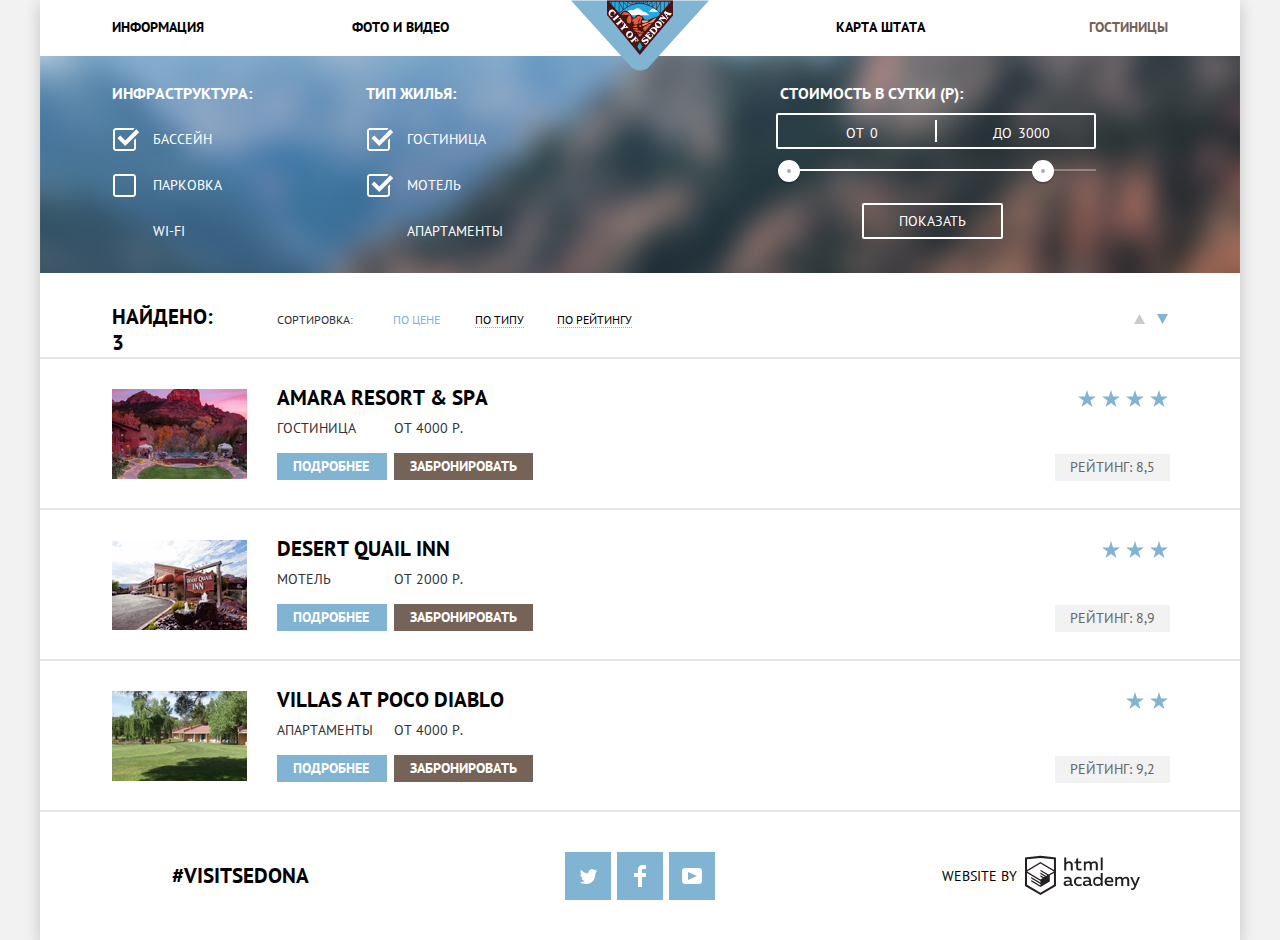
==== commit 05492341: "финальная проверка" ====
--- a/catalog.html
+++ b/catalog.html
@@ -4,8 +4,8 @@
     <meta charset="utf-8">
     <title>HTML Academy: Седона</title>
     <link href="https://fonts.googleapis.com/css?family=PT+Sans:400,700&amp;subset=cyrillic" rel="stylesheet">
-    <link rel="stylesheet" href="css/normalize.css">
-    <link rel="stylesheet" href="css/style.css">
+    <link rel="stylesheet" href="css/normalize.min.css">
+    <link rel="stylesheet" href="css/style.min.css">
   </head>
 
   <body>
--- a/css/style.min.css
+++ b/css/style.min.css
@@ -0,0 +1,1273 @@
+ Beautify
+.main-navigation,body {
+    font-size: 14px;
+    text-transform: uppercase
+}
+
+body {
+    margin: 0;
+    padding: 0;
+    font-family: "PT Sans","Arial",sans-serif;
+    background-color: #f2f2f2;
+    -webkit-font-kerning: none;
+    font-kerning: none;
+    line-height: 21px;
+    font-weight: 400;
+    color: #333
+}
+
+a {
+    text-decoration: none
+}
+
+html {
+    -webkit-box-sizing: border-box;
+    box-sizing: border-box
+}
+
+*,::after,::before {
+    -webkit-box-sizing: inherit;
+    box-sizing: inherit
+}
+
+.container {
+    position: relative;
+    background-color: #fff;
+    -webkit-box-shadow: 0 5px 15px 0 rgba(0,0,0,.2);
+    box-shadow: 0 5px 15px 0 rgba(0,0,0,.2)
+}
+
+.main-navigation ul {
+    display: -webkit-box;
+    display: -ms-flexbox;
+    display: flex;
+    -webkit-box-orient: horizontal;
+    -webkit-box-direction: normal;
+    -ms-flex-direction: row;
+    flex-direction: row;
+    -ms-flex-pack: distribute;
+    justify-content: space-around;
+    margin: 0;
+    padding: 0
+}
+
+.main-navigation {
+    list-style: none;
+    line-height: 26px;
+    font-weight: 700;
+    color: #000
+}
+
+.site-navigation li {
+    width: 240px;
+    text-align: center;
+    padding: 14px 0 16px
+}
+
+.site-navigation li:first-child,.site-navigation li:nth-child(2) {
+    text-align: left;
+    padding-left: 72px
+}
+
+.site-navigation li:nth-child(2) {
+    margin-right: 240px
+}
+
+.site-navigation li:nth-child(3) .site-navigation li:nth-child(4) {
+    padding-right: 72px;
+    text-align: right
+}
+
+.site-navigation {
+    list-style: none
+}
+
+.site-navigation a {
+    color: #000;
+    font-weight: 700;
+    text-decoration: none
+}
+
+.site-navigation a:hover {
+    color: #81b3d2
+}
+
+.site-navigation a:active {
+    color: #000;
+    opacity: .3
+}
+
+.page-header-logo {
+    width: 138px;
+    position: absolute;
+    left: 50%;
+    top: 0;
+    z-index: 18;
+    margin-left: -69px;
+    margin-right: auto
+}
+
+.background-image {
+    background: #deecf5 url(../img/bg.jpg) no-repeat center top;
+    padding-top: 70px;
+    height: 508px;
+    background-size: cover;
+    position: relative
+}
+
+.background-image svg {
+    position: absolute;
+    bottom: 0;
+    left: 0
+}
+
+.background-image img {
+    display: block;
+    margin-top: 6px;
+    margin-bottom: 69px;
+    margin-left: 371px
+}
+
+.catalog-link {
+    margin-left: 16px
+}
+
+.container {
+    display: -webkit-box;
+    display: -ms-flexbox;
+    display: flex;
+    -webkit-box-orient: vertical;
+    -webkit-box-direction: normal;
+    -ms-flex-direction: column;
+    flex-direction: column;
+    width: 1200px;
+    margin: 0 auto
+}
+
+.features {
+    display: block;
+    position: relative;
+    width: 100%;
+    padding: 51px 0;
+    background-color: #fff
+}
+
+.features h1 {
+    color: #000;
+    text-align: center;
+    font-size: 21px;
+    line-height: 26px;
+    font-weight: 700;
+    margin: 11px auto 30px;
+    width: 450px
+}
+
+.features,.features p {
+    margin: 0 auto;
+    text-align: center
+}
+
+.visually-hidden {
+    position: absolute;
+    width: 1px;
+    height: 1px;
+    margin: -1px;
+    border: 0;
+    padding: 0;
+    clip: rect(0 0 0 0);
+    overflow: hidden
+}
+
+.features-blue-one {
+    display: -webkit-box;
+    display: -ms-flexbox;
+    display: flex;
+    width: 100%;
+    -ms-flex-wrap: wrap;
+    flex-wrap: wrap;
+    color: #fff;
+    background-color: #81b3d2;
+    text-align: center
+}
+
+.content {
+    text-align: center;
+    width: 400px;
+    padding: 46px 55px 59px
+}
+
+.content h2 {
+    margin: 0 auto;
+    width: 160px;
+    vertical-align: baseline;
+    padding-bottom: 24px
+}
+
+.content p {
+    width: 290px;
+    padding: 0;
+    margin: 20px auto 0
+}
+
+.content span {
+    margin-top: 24px;
+    margin-bottom: 21px;
+    min-width: 50px
+}
+
+.features-one-picture img {
+    width: 800px;
+    max-height: 256px;
+    overflow: hidden;
+    vertical-align: bottom;
+    -o-object-fit: none;
+    object-fit: none;
+    -o-object-position: 50% -78px;
+    object-position: 50% -78px
+}
+
+.features-white {
+    display: -webkit-box;
+    display: -ms-flexbox;
+    display: flex;
+    -ms-flex-pack: distribute;
+    justify-content: space-around;
+    text-align: center;
+    min-height: 254px;
+    background-color: #fff;
+    color: #000
+}
+
+.features-white h2 {
+    font-size: 21px;
+    color: #000;
+    margin-bottom: 24px;
+    font-weight: 700;
+    background-color: #fff
+}
+
+.features-white-items p {
+    width: 300px;
+    text-align: center;
+    margin: 0 auto
+}
+
+.features-white-items {
+    width: 400px;
+    padding-top: 145px;
+    min-height: 169px;
+    padding-bottom: 81px;
+    text-align: center
+}
+
+.features-white-items:nth-child(1) {
+    background: url(../img/icon-1.svg) 162px 60px no-repeat
+}
+
+.features-white-items:nth-child(2) {
+    background: url(../img/icon-2.svg) 162px 60px no-repeat
+}
+
+.features-white-items:nth-child(3) {
+    background: url(../img/icon-3.svg) 168px 56px no-repeat
+}
+
+.features-blue-two {
+    color: #fff;
+    background-color: #81b3d2;
+    text-align: center;
+    display: -webkit-box;
+    display: -ms-flexbox;
+    display: flex;
+    -webkit-box-orient: horizontal;
+    -webkit-box-direction: reverse;
+    -ms-flex-direction: row-reverse;
+    flex-direction: row-reverse;
+    width: 100%
+}
+
+.features-two-picture {
+    width: 800px;
+    max-height: 256px;
+    overflow: hidden;
+    vertical-align: bottom
+}
+
+.content-blue {
+    text-align: center;
+    width: 400px;
+    padding: 46px 40px 59px
+}
+
+.content-blue h2 {
+    margin: 0 auto;
+    width: 160px;
+    vertical-align: baseline;
+    padding-bottom: 24px
+}
+
+.content-blue p {
+    width: 310px;
+    padding: 0;
+    margin: 20px auto 0
+}
+
+.features-two-picture img {
+    -o-object-fit: none;
+    object-fit: none;
+    top: 4px;
+    -o-object-position: 50% -76px;
+    object-position: 50% -76px
+}
+
+.features-grey {
+    color: #000;
+    background-color: #eee;
+    min-height: 255px;
+    display: -webkit-box;
+    display: -ms-flexbox;
+    display: flex;
+    -webkit-box-pack: justify;
+    -ms-flex-pack: justify;
+    justify-content: space-between;
+    width: 100%
+}
+
+.content-grey {
+    width: 400px;
+    text-align: center
+}
+
+.content-grey h2 {
+    width: 150px;
+    margin: 48px auto 23px
+}
+
+.content-grey p {
+    width: 270px;
+    margin: 21px auto 58px
+}
+
+.question-container {
+    display: block;
+    text-align: center;
+    min-height: 115px;
+    margin: 0 auto
+}
+
+.question-container h3 {
+    margin-top: 59px;
+    margin-bottom: 34px;
+    font-size: 30px;
+    color: #000;
+    background-color: #fff
+}
+
+.question-container p {
+    width: 500px;
+    margin: 0 auto 50px
+}
+
+.button {
+    margin: 0;
+    padding: 0;
+    width: 568px;
+    height: 86px;
+    font: inherit;
+    background-color: #766357;
+    color: #fff;
+    border: 0;
+    font-size: 21px;
+    line-height: 26px;
+    font-weight: 700;
+    text-transform: uppercase
+}
+
+.button:hover {
+    color: #d8d8d8;
+    background-color: #604e43
+}
+
+.button:active {
+    color: #d8d8d8;
+    background-color: #503e33
+}
+
+.question {
+    display: -webkit-box;
+    display: -ms-flexbox;
+    display: flex
+}
+
+.search-sedona {
+    -webkit-box-shadow: 0 0 15px 0 rgba(0,0,0,.1);
+    box-shadow: 0 0 15px 0 rgba(0,0,0,.1);
+    margin: 0 auto;
+    width: 568px;
+    height: 395px;
+    position: absolute;
+    background-color: #fff;
+    left: 316px;
+    color: #000;
+    font-size: 14px;
+    line-height: 26px;
+    font-weight: 700
+}
+
+.search-sedona input {
+    font-weight: 700;
+    text-transform: uppercase
+}
+
+.search-container {
+    margin: 43px 55px
+}
+
+.input_data input {
+    width: 346px;
+    height: 38px;
+    padding-left: 12px;
+    padding-right: 38px;
+    background-color: #f2f2f2;
+    border: 2px solid #f2f2f2;
+    outline: 0;
+    margin: 13px 0
+}
+
+.input_data input:hover {
+    background-color: #ebebeb;
+    border: 2px solid #ebebeb;
+    outline: 0
+}
+
+.input_data input:focus {
+    background-color: transparent;
+    border: 2px solid #e5e5e5;
+    outline: 0
+}
+
+.input_data {
+    position: relative;
+    display: -webkit-box;
+    display: -ms-flexbox;
+    display: flex;
+    -webkit-box-pack: justify;
+    -ms-flex-pack: justify;
+    justify-content: space-between;
+    -webkit-box-align: center;
+    -ms-flex-align: center;
+    align-items: center;
+    -ms-flex-item-align: center;
+    align-self: center
+}
+
+.input_data button {
+    position: absolute;
+    right: 3px;
+    top: 20px;
+    background: 0 0;
+    border: 0;
+    cursor: pointer
+}
+
+.input_datas {
+    margin-top: 2px
+}
+
+.container-minus-plus,.half-width,.people {
+    display: -webkit-box;
+    display: -ms-flexbox;
+    display: flex;
+    -webkit-box-align: center;
+    -ms-flex-align: center;
+    align-items: center;
+    -ms-flex-item-align: center;
+    align-self: center;
+    -webkit-box-pack: justify;
+    -ms-flex-pack: justify;
+    justify-content: space-between
+}
+
+.people {
+    margin-top: 18px
+}
+
+.people button,.people input {
+    width: 38px;
+    height: 38px;
+    background-color: #f2f2f2;
+    border: 2px solid #f2f2f2;
+    outline: 0
+}
+
+.people button {
+    cursor: pointer
+}
+
+.people input {
+    text-align: center
+}
+
+.people input:active {
+    background-color: #ebebeb;
+    border: 2px solid #ebebeb;
+    outline: 0
+}
+
+.people input:focus {
+    background-color: transparent;
+    border: 2px solid #e5e5e5;
+    outline: 0
+}
+
+.people label {
+    margin-right: 28px
+}
+
+label.adults-people {
+    margin-right: 41px
+}
+
+.search-btn {
+    width: 458px;
+    height: 58px;
+    border: 0;
+    color: #fff;
+    background-color: #81b3d2;
+    margin-top: 53px;
+    text-transform: uppercase;
+    font-size: 21px;
+    line-height: 26px;
+    font-weight: 700
+}
+
+.search-btn:hover {
+    color: #fff;
+    background-color: #669ec0
+}
+
+.search-btn:active {
+    color: rgba(255,255,255,.3)
+}
+
+.btn-minus polygon,.btn-plus polygon,.input_data-btn path {
+    fill: #a9a9a9
+}
+
+.btn-minus:hover polygon,.btn-plus:hover polygon,.input_data-btn:hover path {
+    fill: #000
+}
+
+.btn-minus:active polygon,.btn-plus:active polygon,.footer-copyright svg:hover path,.input_data-btn:active path {
+    fill: #81b3d2
+}
+
+.map {
+    background-image: url(../img/map.jpg);
+    background-repeat: no-repeat;
+    height: auto;
+    max-width: 100%
+}
+
+.footer-hotels,.main-footer {
+    display: -webkit-box;
+    display: -ms-flexbox;
+    display: flex;
+    -webkit-box-align: center;
+    -ms-flex-align: center;
+    align-items: center;
+    bottom: 0;
+    width: 100%
+}
+
+.main-footer {
+    position: absolute;
+    background: rgba(250,251,246,.9);
+    padding: 35px 0 42px
+}
+
+.footer-hotels {
+    padding: 40px 0
+}
+
+.insta {
+    width: 400px
+}
+
+.insta a {
+    text-align: left;
+    font-weight: 700;
+    font-size: 21px;
+    line-height: 26px;
+    color: #000
+}
+
+.insta,div .social {
+    text-align: center
+}
+
+.social li {
+    list-style: none;
+    margin: 0 3px
+}
+
+.social ul {
+    -webkit-box-orient: horizontal;
+    -webkit-box-direction: normal;
+    -ms-flex-direction: row;
+    flex-direction: row;
+    -webkit-box-pack: center;
+    -ms-flex-pack: center;
+    justify-content: center;
+    margin: 0;
+    padding: 0
+}
+
+.social,.social ul {
+    display: -webkit-box;
+    display: -ms-flexbox;
+    display: flex
+}
+
+.footer-copyright,.social ul {
+    width: 400px
+}
+
+.footer-copyright span {
+    margin-right: 8px;
+    color: #000
+}
+
+.copyright-btn {
+    width: 113px;
+    height: 42px
+}
+
+.footer-copyright,.social-button {
+    display: -webkit-box;
+    display: -ms-flexbox;
+    display: flex
+}
+
+.social-button {
+    width: 46px;
+    height: 48px;
+    background-color: #81b3d2
+}
+
+.social-button svg {
+    margin: auto
+}
+
+.social-button:hover {
+    background-color: #669ec0
+}
+
+.social-button:active,.social-button:active path {
+    background-color: #5496bd;
+    fill: rgba(255,255,255,.3)
+}
+
+.footer-copyright {
+    margin: 0;
+    -webkit-box-pack: center;
+    -ms-flex-pack: center;
+    justify-content: center;
+    -webkit-box-align: center;
+    -ms-flex-align: center;
+    align-items: center
+}
+
+.footer-logo:active path {
+    fill: #bdbbbc
+}
+
+.footer-hotels {
+    position: relative;
+    background-color: #fff
+}
+
+.site-navigation .current,.site-navigation .current:active,.site-navigation .current:hover {
+    color: #766357;
+    margin-right: -16px
+}
+
+.filters {
+    background: #7d9ab9 url(../img/filter_background.jpg) no-repeat center;
+    background-position: 0 -54px;
+    width: 100%;
+    margin: auto;
+    min-height: 217px
+}
+
+.filter-form {
+    display: -webkit-box;
+    display: -ms-flexbox;
+    display: flex;
+    -webkit-box-orient: horizontal;
+    -webkit-box-direction: normal;
+    -ms-flex-direction: row;
+    flex-direction: row;
+    -webkit-box-align: start;
+    -ms-flex-align: start;
+    align-items: flex-start;
+    padding: 27px 72px 0;
+    color: #fff
+}
+
+.filter-title h2 {
+    margin-bottom: 24px
+}
+
+.hotels-type,.infrastructure {
+    margin-right: 85px
+}
+
+.hotels-type h2,.infrastructure h2 {
+    font-size: 16px;
+    line-height: 21px;
+    font-weight: 700;
+    margin: 0 0 25px
+}
+
+.filters .hotels-type,.hotels-type,.infrastructure {
+    width: 169px;
+    vertical-align: top;
+    padding: 0
+}
+
+.filter-title h2 {
+    font-size: 16px;
+    color: #fff;
+    line-height: 21px
+}
+
+.filter-wrapper {
+    list-style: none;
+    display: -webkit-box;
+    display: -ms-flexbox;
+    display: flex;
+    -webkit-box-orient: vertical;
+    -webkit-box-direction: normal;
+    -ms-flex-direction: column;
+    flex-direction: column
+}
+
+.filter-wrapper label {
+    position: relative;
+    margin-bottom: 25px;
+    margin-left: 41px
+}
+
+.checkbox+.checkbox-mark {
+    position: absolute;
+    background-image: url(../img/checkbox-off.svg);
+    background-repeat: no-repeat;
+    width: 27px;
+    height: 23px;
+    left: -40px;
+    top: -1px;
+    cursor: pointer
+}
+
+.checkbox:checked+.checkbox-mark {
+    position: absolute;
+    background-image: url(../img/checkbox-on.svg);
+    background-repeat: no-repeat;
+    width: 27px;
+    height: 23px;
+    left: -40px;
+    top: -1px;
+    cursor: pointer
+}
+
+.checkbox:disabled+.checkbox-mark {
+    position: absolute;
+    background-image: url(../img/checkbox-off-di.svg);
+    background-repeat: no-repeat;
+    width: 27px;
+    height: 23px;
+    left: -41px;
+    top: 0;
+    cursor: pointer
+}
+
+.checkbox:disabled:checked+.checkbox-mark {
+    position: absolute;
+    background-image: url(../img/checkbox-on-di.svg);
+    background-repeat: no-repeat;
+    width: 27px;
+    height: 23px;
+    left: -41px;
+    top: 0;
+    cursor: pointer
+}
+
+.range-filter {
+    width: 320px;
+    margin-left: auto;
+    margin-right: 72px;
+    color: #fff;
+    position: relative;
+    text-transform: uppercase
+}
+
+.filter-range-title {
+    margin-bottom: 9px;
+    font-weight: 600;
+    font-size: 16px;
+    line-height: 21px;
+    margin-left: 4px
+}
+
+.price-controls {
+    position: relative;
+    height: 36px;
+    margin-bottom: 20px;
+    font-size: 0;
+    border: 2px solid #fff;
+    border-radius: 2px
+}
+
+.price-controls::after {
+    content: "";
+    position: absolute;
+    top: 50%;
+    left: 50%;
+    width: 2px;
+    height: 22px;
+    background: #fff;
+    -webkit-transform: translate(-50%,-50%);
+    -ms-transform: translate(-50%,-50%);
+    transform: translate(-50%,-50%)
+}
+
+.price-controls label {
+    display: inline-block;
+    font-size: 14px;
+    line-height: 38px;
+    vertical-align: top;
+    cursor: pointer
+}
+
+.price-controls .max-price,.price-controls .min-price {
+    margin-top: -2px;
+    margin-left: 68px
+}
+
+.price-controls input {
+    width: 57px;
+    margin: 0;
+    color: inherit;
+    font: inherit;
+    background: 0 0;
+    border: 0
+}
+
+.range-controls {
+    position: relative;
+    margin-bottom: 32px
+}
+
+.range-controls .scale {
+    height: 2px;
+    background: rgba(255,255,255,.3);
+    margin-left: 2px
+}
+
+.range-controls .bar {
+    width: 80%;
+    height: 2px;
+    background: #fff
+}
+
+.range-toggle {
+    position: absolute;
+    top: -9px;
+    width: 22px;
+    height: 22px;
+    background-color: #ababab;
+    border: 9px solid #fff;
+    border-radius: 50%;
+    -webkit-box-shadow: 0 2px 1px 0 rgba(0,1,1,.2);
+    box-shadow: 0 2px 1px 0 rgba(0,1,1,.2);
+    cursor: pointer
+}
+
+.range-toggle:hover {
+    border: 10px solid #fff;
+    width: 23px;
+    height: 22px
+}
+
+.range-toggle-min {
+    left: 2px
+}
+
+.range-toggle-max {
+    left: 80%
+}
+
+.btn-transparent {
+    display: block;
+    margin: 0 86px;
+    padding: 6px 35px;
+    font-size: 14px;
+    line-height: 20px;
+    color: #fff;
+    text-transform: uppercase;
+    background: 0 0;
+    border: 2px solid #fff;
+    border-radius: 2px;
+    cursor: pointer
+}
+
+.btn-transparent:hover {
+    color: #000;
+    background: #fff
+}
+
+.list {
+    width: 1200px;
+    padding: 26px 72px 0;
+    border-bottom: 2px solid #e5e5e5;
+    background-color: #fff;
+    min-height: 86px;
+    -webkit-box-orient: horizontal;
+    -webkit-box-direction: normal;
+    -ms-flex-direction: row;
+    flex-direction: row;
+    -webkit-box-align: baseline;
+    -ms-flex-align: baseline;
+    align-items: baseline
+}
+
+.list,.result {
+    display: -webkit-box;
+    display: -ms-flexbox;
+    display: flex
+}
+
+.result,.sorting,.sorting-btns,.sorting-list {
+    -webkit-box-orient: horizontal;
+    -webkit-box-direction: normal;
+    -ms-flex-direction: row;
+    flex-direction: row;
+    -webkit-box-align: baseline;
+    -ms-flex-align: baseline;
+    align-items: baseline
+}
+
+.sorting-btns,.sorting-list {
+    display: -webkit-box;
+    display: -ms-flexbox;
+    display: flex
+}
+
+.result {
+    margin-top: 5px;
+    margin-right: 47px
+}
+
+.sorting {
+    width: 892px;
+    display: -webkit-box;
+    display: -ms-flexbox;
+    display: flex;
+    -webkit-box-pack: justify;
+    -ms-flex-pack: justify;
+    justify-content: space-between
+}
+
+.sorting span {
+    margin: 0 40px 0 0;
+    padding: 0
+}
+
+.sorting-list {
+    margin-right: 100px;
+    padding: 0
+}
+
+.sorting-list li {
+    width: 82px
+}
+
+.active,.sort-link {
+    margin-right: 32px
+}
+
+.sorting-btns ul {
+    margin-left: auto;
+    width: 50px
+}
+
+.sorting-btns li {
+    margin-left: 12px
+}
+
+.sorting-btns svg {
+    margin-top: -2px
+}
+
+.sorting-btns a:hover,.sorting-btns path:hover {
+    color: #81b3d2;
+    text-decoration: none;
+    fill: #231f20
+}
+
+.sorting-btns a:active,.sorting-btns path:active {
+    color: #000;
+    text-decoration: none;
+    fill: #81b3d2
+}
+
+.sorting-btns {
+    margin-left: auto
+}
+
+.hotel-catalog,.hotels {
+    display: -webkit-box;
+    display: -ms-flexbox;
+    display: flex
+}
+
+.hotel-catalog {
+    -webkit-box-orient: vertical;
+    -webkit-box-direction: normal;
+    -ms-flex-direction: column;
+    flex-direction: column;
+    width: 100%;
+    background-color: #fff
+}
+
+.hotels {
+    border-bottom: 2px solid #e5e5e5;
+    padding: 26px 72px 23px
+}
+
+.result {
+    font-size: 21px;
+    color: #000;
+    line-height: 26px;
+    font-weight: 700
+}
+
+.sorting {
+    font-size: 12px;
+    line-height: 18px
+}
+
+.sorting ul {
+    list-style: none
+}
+
+.sorting-list a,.sorting-list a:hover {
+    color: #000;
+    border-bottom: 1px dotted #81b3d2
+}
+
+.sorting-list .active {
+    color: #81b3d2;
+    border: 0
+}
+
+.sorting-list a:hover {
+    color: #81b3d2
+}
+
+.hotel-title a,.sorting-list a:active {
+    color: #000
+}
+
+.hotel-title a:hover {
+    color: #81b3d2
+}
+
+.hotel-title {
+    font-size: 21px;
+    line-height: 26px;
+    font-weight: 700;
+    margin: 0;
+    padding: 0;
+    width: 252px;
+    color: #000
+}
+
+.hotel-title:active {
+    color: #000;
+    opacity: .3
+}
+
+.hotels-photo {
+    margin-top: 4px;
+    margin-right: 30px;
+    border-style: none
+}
+
+.hotel-container {
+    -webkit-box-orient: vertical;
+    -ms-flex-direction: column;
+    flex-direction: column;
+    margin: 0;
+    width: 291px
+}
+
+.hotel-container,.hotel-price,.hotel-type {
+    display: -webkit-box;
+    display: -ms-flexbox;
+    display: flex;
+    -webkit-box-direction: normal
+}
+
+.hotel-price {
+    max-width: 500px;
+    -webkit-box-orient: horizontal;
+    -ms-flex-direction: row;
+    flex-direction: row
+}
+
+.hotel-type {
+    -webkit-box-orient: vertical;
+    -ms-flex-direction: column;
+    flex-direction: column
+}
+
+.hotel-type span {
+    margin-top: 7px;
+    margin-bottom: 14px
+}
+
+.hotel-type:nth-child(1) a,.hotel-type:nth-child(2) a {
+    padding: 3px 16px;
+    color: #fff;
+    font-size: 14px;
+    line-height: 21px;
+    font-weight: 700
+}
+
+.hotel-type:nth-child(1) a {
+    margin-right: 7px;
+    background-color: #81b3d2
+}
+
+.hotel-type:nth-child(1) a:hover {
+    background-color: #669ec0
+}
+
+.hotel-type:nth-child(1) a:active {
+    background-color: #5496bd;
+    color: rgba(255,255,255,.3)
+}
+
+.hotel-type:nth-child(2) a {
+    background-color: #766357
+}
+
+.hotel-type:nth-child(2) a:hover {
+    background-color: #604e43
+}
+
+.hotel-type:nth-child(2) a:active {
+    background-color: #503e33;
+    color: rgba(255,255,255,.3)
+}
+
+.btn-blue a,.btn-brown a {
+    font: inherit;
+    color: #fff;
+    background-color: #81b3d2;
+    text-align: center;
+    text-transform: uppercase;
+    vertical-align: middle
+}
+
+.btn-brown a {
+    background-color: #766357
+}
+
+.btn-blue a:hover {
+    color: #fff;
+    background-color: #669ec0
+}
+
+.btn-blue a:active {
+    color: #fff;
+    opacity: .3;
+    background-color: #5496bd
+}
+
+.btn-brown a:hover {
+    color: #fff;
+    background-color: #604e43
+}
+
+.btn-brown a:active {
+    color: #fff;
+    background-color: #503e33;
+    opacity: .3
+}
+
+.btn-blue,.btn-brown {
+    color: #fff;
+    padding: 3px 16px
+}
+
+.btn-blue {
+    width: 110px;
+    margin-right: 7px;
+    background-color: #81b3d2
+}
+
+.btn-blue:hover {
+    color: #81b3d2
+}
+
+.btn-blue:active {
+    color: rgba(0,0,0,.3)
+}
+
+.btn-brown {
+    background-color: #766357
+}
+
+.list-stars {
+    margin-left: auto;
+    display: -webkit-box;
+    display: -ms-flexbox;
+    display: flex;
+    -webkit-box-orient: vertical;
+    -webkit-box-direction: normal;
+    -ms-flex-direction: column;
+    flex-direction: column;
+    margin-right: -6px
+}
+
+.stars {
+    background-image: url(../img/star.svg);
+    width: 18px;
+    height: 18px;
+    margin-right: 6px
+}
+
+.list-stars-st {
+    display: -webkit-box;
+    display: -ms-flexbox;
+    display: flex;
+    -webkit-box-pack: end;
+    -ms-flex-pack: end;
+    justify-content: flex-end;
+    margin-bottom: 46px;
+    margin-top: 5px
+}
+
+.rating {
+    padding: 3px 15px;
+    color: #666;
+    font-size: 14px;
+    line-height: 21px;
+    font-weight: 400;
+    background-color: #f2f2f2;
+    text-align: right;
+    margin-right: 4px
+}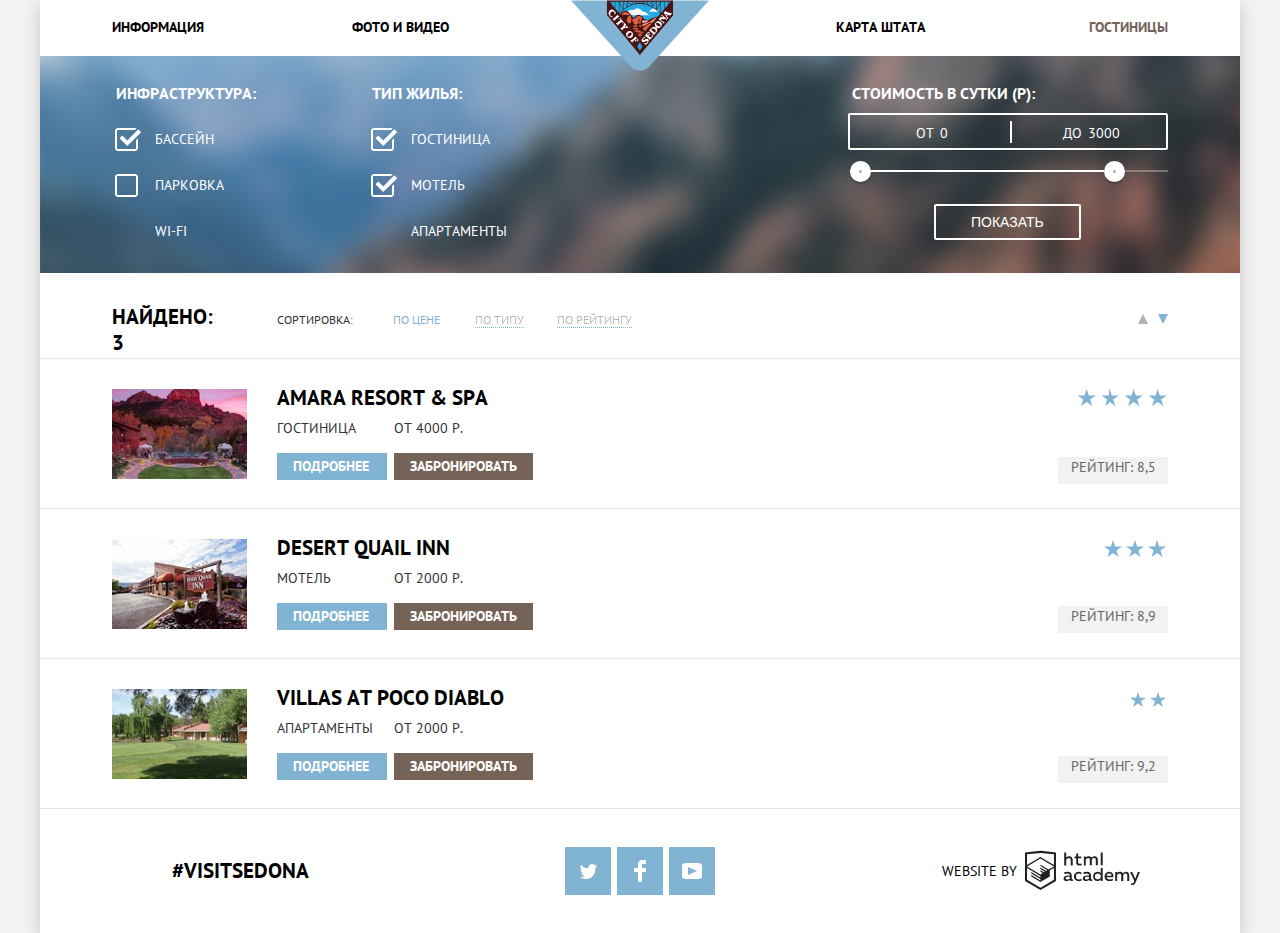
==== commit a4b8884e: "правки после первой проверки" ====
--- a/catalog.html
+++ b/catalog.html
@@ -1,121 +1,120 @@
 <!DOCTYPE html>
 <html lang="ru">
-  <head>
-    <meta charset="utf-8">
-    <title>HTML Academy: Седона</title>
-    <link href="https://fonts.googleapis.com/css?family=PT+Sans:400,700&amp;subset=cyrillic" rel="stylesheet">
-    <link rel="stylesheet" href="css/normalize.min.css">
-    <link rel="stylesheet" href="css/style.min.css">
-  </head>
-
-  <body>
-    <div class="container">
-      <header class="page-header">
-      <nav class="main-navigation">
-      <ul class="site-navigation">
-          <li><a href="#">Информация</a></li>
-          <li><a href="#">Фото и видео</a>   </li>
-          <li><a href="#">Карта штата</a></li>
-          <li><a class="current">Гостиницы</a></li>
-      </ul>
-
-      <div class="page-header-logo">
-        <a href="./index.html"><img src="img/logo.svg" width="138" height="71" alt="Логотип City of Sedona"></a>
-      </div>
-    </nav>
-</header>
-
-    <main class="main-catalog">
-        <h2 class="visually-hidden">Фильтр по типологии гостиниц</h2>
-
-      <!-- Блок фильтров начало-->
-
-    <div class="filters">
-      <form class="filter-form" action="https://echo.htmlacademy.ru" method="post">
+    <head>
+        <meta charset="utf-8">
+        <title>HTML Academy: Седона</title>
+        <link href="https://fonts.googleapis.com/css?family=PT+Sans:400,700&amp;subset=cyrillic" rel="stylesheet">
+        <link rel="stylesheet" href="css/normalize.css">
+        <link rel="stylesheet" href="css/style.css">
+    </head>
+
+    <body>
+        <div class="container">
+            <header class="page-header">
+                <nav class="main-navigation">
+                    <ul class="site-navigation">
+                        <li><a href="#">Информация</a></li>
+                        <li><a href="#">Фото и видео</a></li>
+                        <li><a href="#">Карта штата</a></li>
+                        <li><a class="current">Гостиницы</a></li>
+                    </ul>
+
+                    <a class="page-header-logo" href="./index.html"><img src="img/logo.svg" width="138" height="71" alt="Логотип City of Sedona"></a>
+                </nav>
+            </header>
+
+        <main class="main-catalog">
+            <h2 class="visually-hidden">Фильтр по типологии гостиниц</h2>
+
+            <!-- Блок фильтров начало-->
+
+            <div class="filters">
+                <form class="filter-form" action="https://echo.htmlacademy.ru" method="post">
           
-          <div class="infrastructure">
-            <h2>Инфраструктура:</h2>
-            <div class="filter-wrapper">
-                <label for="pool" tabindex="0">
-                      Бассейн
-                      <input class="visually-hidden checkbox" type="checkbox" tabindex="-1" name="pool" id="pool" checked>
+                <fieldset class="infrastructure">
+                    <legend>Инфраструктура:</legend>
+                    <div class="filter-wrapper">
+                        <label class="label-item" for="pool" tabindex="1">
+                        Бассейн
+                        <input class="visually-hidden checkbox" type="checkbox" name="pool" id="pool" checked>
+                        <span class="checkbox-mark"></span> 
+                        </label>
+                        <label class="label-item" for="parking" tabindex="1">
+                        Парковка
+                        <input class="visually-hidden checkbox" type="checkbox" name="parking" id="parking">
+                        <span class="checkbox-mark"></span>
+                        </label>
+                        <label class="label-item" for="wifi" tabindex="1">
+                        WI-FI
+                        <input class="visually-hidden checkbox" type="checkbox" disabled="disabled" name="wifi"  id="wifi">
+                        <span class="checkbox-mark"></span>
+                        </label>
+                  </div>
+               </fieldset>
+
+               <fieldset class="hotels-type">
+                  <legend>Тип жилья:</legend>
+                  <div class="filter-wrapper">
+                      <label class="label-item" for="hotel" tabindex="1">
+                      Гостиница
+                      <input class="visually-hidden checkbox" type="checkbox" name="hotel" id="hotel" checked>
+                      <span class="checkbox-mark"></span>
+                      </label>
+                      <label class="label-item" for="motel" tabindex="1">
+                        Мотель
+                      <input class="visually-hidden checkbox" type="checkbox" name="motel" id="motel" checked>  
                       <span class="checkbox-mark"></span> 
-                </label>
-                <label for="parking" tabindex="0">
-                        Парковка
-                        <input class="visually-hidden checkbox" type="checkbox" tabindex="-1" name="parking" id="parking">
-                        <span class="checkbox-mark"></span>
-                  </label>
-                  <label for="wifi" tabindex="0">
-                    WI-FI
-                        <input class="visually-hidden checkbox" type="checkbox" disabled="disabled" tabindex="-1" name="wifi"  id="wifi">
-                        <span class="checkbox-mark"></span>
-                  </label>
-             </div>
-          </div>
-
-          <div class="hotels-type">
-            <h2>Тип жилья:</h2>
-            <div class="filter-wrapper">
-                <label for="hotel" tabindex="0">
-                      Гостиница
-                      <input class="visually-hidden checkbox" type="checkbox" tabindex="-1" name="hotel" id="hotel" checked>
-                      <span class="checkbox-mark"></span>
-                </label>
-                    <label for="motel" tabindex="0">
-                        Мотель
-                      <input class="visually-hidden checkbox" type="checkbox" tabindex="-1" name="motel" id="motel" checked>  
+                      </label>
+                
+                      <label class="label-item" for="apart" tabindex="1">Апартаменты
+                      <input class="visually-hidden checkbox" type="checkbox" disabled="disabled" name="apart" id="apart" checked>
                       <span class="checkbox-mark"></span> 
-                </label>
-                
-                <label for="apart" tabindex="0">Апартаменты
-                      <input class="visually-hidden checkbox" type="checkbox" disabled="disabled" tabindex="-1" name="apart" id="apart" checked>
-                      <span class="checkbox-mark"></span> 
-                </label>
-            </div>
-          </div>
-
-          <div class="range-filter">
-              <div class="filter-range-title">
-              Стоимость в сутки (р):</div>
-              <div class="price-controls">
-                  <label class="min-price">от 
-                    <input type="text" name="min-price" value="0"></label>
-                  <label class="max-price">до 
-                    <input type="text" name="max-price" value="3000"></label>
-              </div>
-              <div class="range-controls">
-                  <div class="scale">
-                      <div class="bar"></div>
-                  </div>
-
-                  <div class="range-toggle range-toggle-min"></div>
-                  <div class="range-toggle range-toggle-max"></div>
-              </div>
+                      </label>
+                </div>
+              </fieldset>
+
+              <div class="range-filter">
+                  <div class="filter-range-title">
+                  Стоимость в сутки (р):</div>
+                  <div class="price-controls">
+                      <label class="min-price">от 
+                      <input type="text" name="min-price" value="0"></label>
+                      <label class="max-price">до 
+                      <input type="text" name="max-price" value="3000"></label>
+                  </div>
+                  <div class="range-controls">
+                      <div class="scale">
+                          <div class="bar"></div>
+                      </div>
+
+                      <div class="range-toggle range-toggle-min"></div>
+                      <div class="range-toggle range-toggle-max"></div>
+                  </div>
+                 
                  <button class="btn-transparent" type="submit">Показать</button>
-          </div>
-    </form>
+            </div>
+      </form>
   </div>
     <!-- Блок фильтров конец-->
       
     <section class="list">
-      <div class="result">
-        <span>Найдено: 3</span>
-      </div>
-
-      <div class="sorting">
-        <span>Сортировка:</span>
-        <ul class="sorting-list">
-          <li><a class="active" href="#">По цене</a></li>
-          <li><a href="sort-link">По типу</a></li>
-          <li><a href="sort-link">По рейтингу</a></li>
-        </ul>
-
-        <ul class="sorting-btns">
-          <li><a href="#"><svg xmlns="http://www.w3.org/2000/svg" width="11" height="10" viewBox="0 0 11 10"><path fill="#CACACA" d="M5.5 0L0 10h11z"/></svg></a></li>
-          <li><a href="#"><svg xmlns="http://www.w3.org/2000/svg" width="11" height="10" viewBox="0 0 11 10"><path fill="#81B3D2" d="M5.5 10L0 0h11"/></svg></a></li> 
-        </ul>
-      </div>     
+        <div class="result">
+            <span>Найдено: 3</span>
+        </div>
+
+        <div class="sorting">
+            <span>Сортировка:</span>
+            <ul class="sorting-list">
+                <li><a class="active" href="#">По цене</a></li>
+              <li><a href="sort-link">По типу</a></li>
+              <li><a href="sort-link">По рейтингу</a></li>
+            </ul>
+
+          <div class="sort-arrows">
+             <a class="arrow-up" href="#" aria-label="Сортировка по возрастанию"></a>
+             <a class="arrow-down" href="#" aria-label="Сортировка по убыванию"></a>
+          </div>
+        </div>     
     </section>
 
 
@@ -138,15 +137,13 @@
                     </div>
                 </div>
             </div>
-              <div class="list-stars"> 
-                <div class="list-stars-st">   
-                  <span class="stars"></span>
-                  <span class="stars"></span>
-                  <span class="stars"></span>
-                  <span class="stars"></span>
-                </div>
-                <span class="rating">Рейтинг: 8,5</span>
-             </div>  
+              <div class="rating">
+                  <div class="list-stars stars-amara">
+                  </div>
+                <div class="hotel-rating">
+                  <span>Рейтинг: 8,5</span>
+               </div>
+             </div>
       </article>
   
   
@@ -170,14 +167,13 @@
             </div>
         </div>
       </div>
-             <div class="list-stars"> 
-                <div class="list-stars-st">   
-                  <span class="stars"></span>
-                  <span class="stars"></span>
-                  <span class="stars"></span>
+             <div class="rating"> 
+                <div class="list-stars stars-desert">   
                 </div>
-                <span class="rating">Рейтинг: 8,9</span>
-             </div>
+                <div class="hotel-rating">
+                  <span>Рейтинг: 8,9</span>
+              </div>
+            </div>
     </article>
 
     <article class="hotels">
@@ -195,29 +191,26 @@
                   <a class="btn-blue" href="#">Подробнее</a>
               </div>
               <div class="hotel-type">
-                  <span>От 4000 р.</span>
+                  <span>От 2000 р.</span>
                   <a class="btn-brown" href="#">Забронировать</a>
               </div>
           </div>
         </div>
-             <div class="list-stars"> 
-                <div class="list-stars-st">   
-                  <span class="stars"></span>
-                  <span class="stars"></span>
-                </div>
-                <span class="rating">Рейтинг: 9,2</span>
-             </div> 
+             <div class="rating"> 
+                  <div class="list-stars stars-diablo">   
+                 </div>
+                <div class="hotel-rating">
+                  <span>Рейтинг: 9,2</span>
+               </div> 
+            </div>
     </article>
   </div>
   </main>
   
 
     <footer class="footer-hotels">
-      <div class="insta">
-        <a href="#">#visitsedona</a>
-        </div>
-        <div class="social">
-        <ul>
+        <a class="insta" href="#">#visitsedona</a>
+        <ul class="social">
           <li><a class="social-button" href="https://twitter.com" aria-label="Twitter"><svg xmlns="http://www.w3.org/2000/svg" width="17px" height="15px" viewBox="0 0 17 15"> 
             <path fill="#FFF" d="M10.95.144c1.685-.496 2.984.27 3.577 1.179.673-.231 1.331-.481 2.011-.708a2.345 2.345 0 0 1-.857 1.768c.685.17 1.304-.491 1.304-.491-.169 1-1.006 1.788-1.563 2.024-.231 6.75-3.175 11.217-10.077 11.082h-.446c-.41 0-4.164-.46-4.898-1.887 2.271.196 3.893-.422 4.693-1.177-.96-.3-2.679-.477-2.979-2.95.349.106.564.228 1.19.119C1.705 8.247.374 7.53.448 5.33c.285.328 1.067.536 1.34.472C1.085 5.561-.182 2.442.894.85c1.818 1.854 3.735 3.606 7.152 3.773C8.254 2.33 9.183.793 10.95.144z"></path>
               </svg>
@@ -228,7 +221,6 @@
           <li><a class="social-button" href="https://youtube.com" aria-label="YouTube"><svg xmlns="http://www.w3.org/2000/svg" width="20" height="16" viewBox="0 0 20 16"><path fill="#FFF" d="M17 0H3C1.35 0 0 1.35 0 3v10c0 1.65 1.35 3 3 3h14c1.65 0 3-1.35 3-3V3c0-1.65-1.35-3-3-3zM6.027 11.998V4.002L15.014 8l-8.987 3.998z"></path></svg>
           </a></li>
         </ul>
-      </div>
       <p class="footer-copyright">
       <span>Website by</span>
         <a class="copyright-btn" href="https://htmlacademy.ru/intensive/htmlcss" aria-label="HTML academy"><svg id="Layer_1" data-name="Layer 1" width="115" height="41" xmlns="http://www.w3.org/2000/svg" viewBox="0 0 108.08 36.85"><title>logo-htmlacademy-small1</title><path fill="#231f20" d="M44.61,26.88a2,2,0,0,0,.55-0.1v1.33a3.25,3.25,0,0,1-1.18.21,1.67,1.67,0,0,1-1.67-1,4.84,4.84,0,0,1-3.14,1.08c-1.51,0-2.91-.83-2.91-2.55,0-2.13,2-2.79,3.71-2.79a11.08,11.08,0,0,1,2.17.25v-0.3c0-1-.76-1.77-2.19-1.77a7.42,7.42,0,0,0-3,.64v-1.7a10.21,10.21,0,0,1,3.19-.55c2.36,0,3.81,1.12,3.81,3.65v3a0.54,0.54,0,0,0,.49.59h0.17Zm-6.44-1.13A1.35,1.35,0,0,0,39.63,27h0.11a3.39,3.39,0,0,0,2.41-1V24.58a9.72,9.72,0,0,0-1.81-.21c-1,0-2.16.33-2.16,1.38h0Zm12.36-6.11a5,5,0,0,1,2.57.64V22a4.08,4.08,0,0,0-2.3-.7,2.75,2.75,0,1,0,0,5.49,5,5,0,0,0,2.43-.64v1.71a6.27,6.27,0,0,1-2.76.57A4.21,4.21,0,0,1,46,24.51q0-.21,0-0.41a4.32,4.32,0,0,1,4.18-4.46h0.38Zm12.17,7.24a2,2,0,0,0,.55-0.1v1.33a3.25,3.25,0,0,1-1.18.21,1.67,1.67,0,0,1-1.67-1,4.84,4.84,0,0,1-3.14,1.08c-1.51,0-2.91-.83-2.91-2.55,0-2.13,2-2.79,3.71-2.79a11.08,11.08,0,0,1,2.17.25v-0.3c0-1-.76-1.77-2.19-1.77a7.42,7.42,0,0,0-3,.64v-1.7a10.21,10.21,0,0,1,3.19-.55c2.36,0,3.81,1.12,3.81,3.65v3a0.54,0.54,0,0,0,.49.59h0.17Zm-6.44-1.13A1.35,1.35,0,0,0,57.73,27h0.11a3.39,3.39,0,0,0,2.41-1V24.58a9.72,9.72,0,0,0-1.81-.21c-1.06,0-2.16.33-2.16,1.38h0ZM73,16V28.2H71.35V26.88a3.88,3.88,0,0,1-3.19,1.54,4.4,4.4,0,0,1,0-8.78,3.81,3.81,0,0,1,3,1.3V16H73Zm-4.53,5.22a2.76,2.76,0,1,0,0,5.52A2.86,2.86,0,0,0,71.15,25V23A2.91,2.91,0,0,0,68.49,21.27ZM79,19.64c3.31,0,4.46,2.68,3.92,5.09H76.7c0.21,1.5,1.67,2.11,3.19,2.11a6.11,6.11,0,0,0,2.64-.59v1.6a7.14,7.14,0,0,1-3,.57C77,28.42,74.78,27,74.78,24a4.18,4.18,0,0,1,4-4.39H79Zm0.09,1.54a2.28,2.28,0,0,0-2.44,2.1v0.06H81.3A2,2,0,0,0,79.13,21.18Zm5.73,7V19.87h1.65v1a3.81,3.81,0,0,1,2.78-1.27A2.86,2.86,0,0,1,91.89,21a4.12,4.12,0,0,1,2.91-1.33A3.06,3.06,0,0,1,98,23V28.2h-1.9V23.05a1.59,1.59,0,0,0-1.42-1.75H94.42a2.8,2.8,0,0,0-2.07,1.12V28.2h-1.9V23.05A1.59,1.59,0,0,0,89,21.31H88.8a3,3,0,0,0-2.21,1.29v5.63H84.86Zm21.31-8.33h1.9l-3.91,9.46c-0.9,2.17-2.09,2.86-3.35,2.86a4.76,4.76,0,0,1-1.1-.14V30.46a2.86,2.86,0,0,0,.85.12c0.9,0,1.58-.64,2.07-1.9l0.17-.42-4-8.4h2l2.86,6.29ZM38.73,1.46V6.22a3.81,3.81,0,0,1,2.7-1.14,3.25,3.25,0,0,1,3.44,3.4v5.15H43V8.72a1.81,1.81,0,0,0-1.61-2h-0.3a2.93,2.93,0,0,0-2.32,1.39v5.52h-1.9V1.46h1.9ZM49.94,2.31v3h3V6.91h-3v3.81c0,1.1.5,1.46,1.58,1.46a4.49,4.49,0,0,0,1.69-.33v1.6A6.8,6.8,0,0,1,51,13.8a2.55,2.55,0,0,1-2.86-2.74V6.89H46.58V5.26h1.5V2.74Zm5.4,11.31V5.28H57v1A3.81,3.81,0,0,1,59.77,5a2.86,2.86,0,0,1,2.6,1.33A4.12,4.12,0,0,1,65.28,5,3.06,3.06,0,0,1,68.44,8.4v5.21h-1.9V8.46a1.59,1.59,0,0,0-1.42-1.75H64.89a2.8,2.8,0,0,0-2.07,1.12v5.78h-1.9V8.46A1.59,1.59,0,0,0,59.5,6.71H59.27A3,3,0,0,0,57.06,8v5.63H55.34ZM71.17,1.45H73V13.6H71.17V1.45ZM14.71,0H14.55L0,1.54V28.21l14.55,8.66,14.55-8.66V1.54Zm12.5,27.1L14.55,34.64,1.9,27.12V16.18l12.59,7.5V25L5.86,19.9v1.31l8.68,5.21v1.39L5.87,22.65V24l8.68,5.21,8.75-5.24V18.31L27.2,16V27.12Zm0-12.53-3.48,2-1.6,1L14.51,13v1.31L21,18.23H21l-0.14.09-1,.54-5.37-3.2V17l4.24,2.52-1,.67-3.2-1.9v1.31l2.1,1.24L14.5,22.1,2,14.65,14.51,7.11Zm0-1.32L14.49,5.76,1.91,13.25v-10L14.56,1.92,27.21,3.25v10h0Z" transform="translate(0 -0.02)"></path></svg></a>
--- a/css/style.css
+++ b/css/style.css
@@ -0,0 +1,1281 @@
+/*index html*/
+body {
+  margin: 0;
+  padding: 0;
+  font-family: "PT Sans", "Arial", sans-serif;
+  font-size: 14px;
+  line-height: 21px;
+  font-weight: 400;
+  color: #333333;
+  background-color: #f2f2f2;
+  text-transform: uppercase;
+  -webkit-font-kerning: none;
+          font-kerning: none;
+  }
+
+ a {
+    text-decoration: none; 
+  }  
+html {  
+  -webkit-box-sizing: border-box;  
+          box-sizing: border-box;
+}
+*, *::before, *::after {
+  -webkit-box-sizing: inherit;
+          box-sizing: inherit; 
+} 
+ /* header */
+
+.container {
+  width: 1200px;
+  margin: 0 auto;
+  position: relative;
+  background-color: #ffffff;
+  -webkit-box-shadow: 0 5px 15px 0 rgba(0, 0, 0, 0.2);
+         box-shadow: 0 5px 15px 0 rgba(0, 0, 0, 0.2)
+ }
+ 
+.main-navigation ul {
+  display: -webkit-box;
+  display: -ms-flexbox;
+  display: flex;
+  -webkit-box-orient: horizontal;
+  -webkit-box-direction: normal;
+      -ms-flex-direction: row;
+          flex-direction: row;
+  -ms-flex-pack: distribute;
+      justify-content: space-around;
+  margin: 0;
+  padding: 0;
+}
+.main-navigation {
+  font-size: 14px;
+  list-style: none;
+  line-height: 26px;
+  font-weight: bold;
+  text-transform: uppercase;
+  color: #000000;
+  }
+.site-navigation li {
+  width: 240px; 
+  text-align: center;
+  padding: 14px 0 16px; 
+}
+.site-navigation li:first-child, 
+.site-navigation li:nth-child(2) {
+  text-align: left;
+  padding-left: 72px;
+}
+.site-navigation li:nth-child(2) {
+  margin-right: 240px;
+}
+.site-navigation li:nth-child(3)
+.site-navigation li:nth-child(4) {
+  padding-right: 72px;
+  text-align: right;
+}
+.site-navigation {
+    list-style: none;
+  }
+.site-navigation a {
+  color: #000000;
+  font-weight: bold;
+  text-decoration: none;
+  }
+  .site-navigation a:hover {
+    color: #81b3d2;
+  }
+  .site-navigation a:active {
+  color: #000000;
+  opacity: 0.3;
+  }
+.page-header-logo {
+  width: 138px;
+  position: absolute;
+  left: 50%;
+  top: 0;
+  z-index: 18;
+  margin-left: -69px;
+  margin-right: auto;
+ }
+
+ .catalog-link{
+  margin-left: 16px;
+ }
+/*MAIN*/
+ .container {
+  display: -webkit-box;
+  display: -ms-flexbox;
+  display: flex;
+  -webkit-box-orient: vertical;
+  -webkit-box-direction: normal;
+      -ms-flex-direction: column;
+          flex-direction: column;
+  width: 1200px;
+  margin: 0 auto;
+}
+.features {
+  display: block;
+  position: relative;
+  width: 100%;
+  padding: 51px 0;
+  margin: 0 auto; 
+  background-color: #ffffff;
+  text-align: center;
+}
+.features h1{
+  color: #000000;
+  text-align: center;
+  font-size: 21px;
+  line-height: 26px;
+  margin-bottom: 27px;
+  font-weight: bold;
+  margin: 0 auto;
+  margin-top: 11px;
+  margin-bottom: 30px;
+  width: 450px;
+}
+.features p {
+  margin: 0 auto;    
+  text-align: center;
+
+}
+.visually-hidden {
+  position: absolute;
+  width: 1px;
+  height: 1px;
+  margin: -1px;
+  border: 0;
+  padding: 0;
+  clip: rect(0 0 0 0);
+  overflow: hidden;
+}
+
+.features-blue {
+  display: -webkit-box;
+  display: -ms-flexbox;
+  display: flex;
+  width: 100%; 
+  -ms-flex-wrap: wrap; 
+      flex-wrap: wrap;
+}
+
+.features-blue {
+  color: #ffffff;
+  background-color: #81b3d2;
+  text-align: center;
+}
+  
+.features-blue::after {
+  content: "";
+  margin: 0 auto;
+  width: 800px;
+  min-height: 256px;
+  overflow: hidden;
+  background: url("../img/image1.jpg");
+}
+.content {
+  padding: 0 55px;
+  text-align: center;
+  width: 400px;
+  padding-top: 46px;
+  padding-bottom: 59px;
+}
+.content h2 {
+  margin: 0 auto;
+  width: 160px;
+  vertical-align: baseline;
+  padding-bottom: 24px;
+}
+.content p {
+  width: 290px;
+  margin: 0 auto;
+  padding: 0;
+  margin-top: 20px;
+}
+
+.content span {
+  margin-top: 24px;
+  margin-bottom: 21px;
+  min-width: 50px;
+}
+
+.features-recommendations {
+  display: -webkit-box;
+  display: -ms-flexbox;
+  display: flex;
+  -ms-flex-pack: distribute;
+      justify-content: space-around;
+  text-align: center;
+  min-height: 254px;
+  background-color: #fff;
+  color: #000000;
+ }
+
+.features-recommendations h2{
+  font-size: 21px;
+  color: #000000;
+  margin-bottom: 24px;
+  font-weight: bold;
+  background-color: #ffffff;
+ }
+.features-recommendations p{
+  width: 300px; 
+  text-align: center;
+  margin: 0 auto;
+}
+.features-item-house,
+.features-item-food,
+.features-item-souvenirs {
+  width: 400px;
+  padding-top: 145px;
+  min-height: 169px;  
+  padding-bottom: 81px;
+  text-align: center;
+}
+
+.features-item-house {
+  background: url(../img/icon-1.svg) 162px 60px no-repeat;
+}
+
+.features-item-food {
+  background: url(../img/icon-2.svg) 162px 60px no-repeat;
+}
+.features-item-souvenirs {
+  background: url(../img/icon-3.svg) 168px 56px no-repeat;}
+
+ .features-blue-reverse {
+  color: #ffffff;
+  background-color: #81b3d2;
+  text-align: center;
+ }
+ .features-blue-reverse {
+  display: -webkit-box;
+  display: -ms-flexbox;
+  display: flex;
+  -ms-flex-wrap: wrap;
+      flex-wrap: wrap;
+  width: 100%;
+}
+.features-blue-reverse::before {
+  position: relative;
+  content: "";
+  margin: 0 auto;
+  width: 800px;
+  min-height: 256px;
+  overflow: hidden;
+  background: url("../img/image2.jpg");
+}
+
+.content-blue {
+  padding: 0 40px;
+  text-align: center;
+  width: 400px;
+  padding-top: 46px;
+  padding-bottom: 59px;
+}
+.content-blue h2 {
+  margin: 0 auto;
+  width: 160px;
+  vertical-align: baseline;
+  padding-bottom: 24px;
+}
+.content-blue p {
+  width: 310px;
+  margin: 0 auto;
+  padding: 0;
+  margin-top: 20px;
+}
+
+.features-about {
+  color: #000000;
+  background-color: #eeeeee;
+  min-height: 255px;
+}
+.features-about {
+  display: -webkit-box;
+  display: -ms-flexbox;
+  display: flex;
+  -webkit-box-pack: justify;
+      -ms-flex-pack: justify;
+          justify-content: space-between; 
+  width: 100%; 
+}
+.content-grey{
+  width: 400px;
+  text-align: center;
+}
+.content-grey h2{
+  width: 150px;
+  margin: 0 auto;
+  margin-top: 48px;
+  margin-bottom: 23px;
+}
+.content-grey p{
+  width: 270px;
+  margin: 0 auto;
+  margin-top: 21px;
+  margin-bottom: 58px;
+}
+
+
+/*ФОРМА ПОИСКА*/
+
+.question-container {
+  display: block;
+  text-align: center;
+  min-height: 115px;
+  margin: 0 auto;
+}
+.question-container h3 {
+  margin-top: 59px;
+  margin-bottom: 34px;
+}
+.question-container p{
+  width: 500px;
+  margin: 0 auto; 
+  margin-bottom: 50px;
+}
+.button {
+  margin: 0;
+  padding: 0;
+  width: 568px;
+  height: 86px;
+  font: inherit;
+  background-color: #766357;
+  color: #fff;
+  border: none;
+  font-size: 21px;
+  line-height: 26px;
+  font-weight: 700;
+  text-transform: uppercase;
+}
+.button:hover {
+  color: #d8d8d8;
+  background-color: #604e43;
+}
+.button:active {
+  color: #d8d8d8;
+  background-color: #503e33;
+}
+ .question-container h3{
+  font-size: 30px;
+  color: #000000;
+  background-color: #ffffff; 
+ }
+ .question {
+  display: -webkit-box;
+  display: -ms-flexbox;
+  display: flex;
+}
+.search-sedona{
+  -webkit-box-shadow: 0 0px 15px 0 rgba(0, 0, 0, 0.1);
+          box-shadow: 0 0px 15px 0 rgba(0, 0, 0, 0.1); 
+  margin: 0 auto; 
+  width: 568px; 
+  height: 395px; 
+  position: absolute; 
+  background-color: #fff;
+  left: 316px;
+}
+.search-sedona {
+color: #000;
+font-size: 14px;
+line-height: 26px;
+font-weight: 700;
+}
+.search-sedona form{
+  margin: 43px 55px;
+}
+.search-sedona input {
+font-weight: 700;
+text-transform: uppercase;
+}
+
+.input_data input{ 
+  width: 346px;
+  height: 38px;
+  padding-left: 12px;
+  padding-right: 38px;
+  background-color: #f2f2f2;
+  border: 2px solid #f2f2f2;
+  outline: none;
+  margin: 13px 0;
+}
+
+.input_data input:hover{
+  background-color: #ebebeb; 
+  border: 2px solid #ebebeb; 
+  outline:none; 
+}
+.input_data input:focus{
+  background-color: transparent; 
+  border: 2px solid #e5e5e5; 
+  outline:none; 
+}
+.input_data{
+  position: relative; 
+  display: -webkit-box; 
+  display: -ms-flexbox; 
+  display: flex;
+  -webkit-box-pack: justify;
+      -ms-flex-pack: justify;
+          justify-content: space-between; 
+  -webkit-box-align: center; 
+      -ms-flex-align: center; 
+          align-items: center; 
+  -ms-flex-item-align: center; 
+      align-self: center; 
+}
+.input_data button{ 
+  position: absolute;
+  right: 3px;
+  top: 20px;
+  background: transparent;
+  border: none;
+  cursor: pointer;
+}
+.input_datas {
+  margin-top: 2px;
+}
+/* взрослые дети*/
+
+
+.half-width, 
+.container-minus-plus{ 
+  display: -webkit-box; 
+  display: -ms-flexbox; 
+  display: flex;
+  -webkit-box-align: center;
+      -ms-flex-align: center;
+          align-items: center; 
+  -ms-flex-item-align: center; 
+      align-self: center; 
+  -webkit-box-pack: justify; 
+      -ms-flex-pack: justify; 
+          justify-content: space-between;
+}
+.people {
+display: -webkit-box;
+display: -ms-flexbox;
+display: flex;
+margin-top: 18px;
+-webkit-box-align: center;
+    -ms-flex-align: center;
+        align-items: center;  
+-ms-flex-item-align: center;  
+    align-self: center; 
+-webkit-box-pack: justify; 
+    -ms-flex-pack: justify; 
+        justify-content: space-between;
+
+
+}
+.people button{
+  width: 38px;
+  height: 38px;
+  background-color: #f2f2f2; 
+  border: 2px solid #f2f2f2; 
+  outline:none; 
+  cursor: pointer; 
+}
+.people input{
+  width: 38px;
+  height: 38px;
+  text-align: center; 
+  background-color: #f2f2f2; 
+  border: 2px solid #f2f2f2; 
+  outline:none; 
+}
+.people input:active{
+  background-color: #ebebeb; 
+  border: 2px solid #ebebeb; 
+  outline:none;
+}
+.people input:focus{
+  background-color: transparent; 
+  border: 2px solid #e5e5e5; 
+  outline:none; 
+}
+
+.people label{
+  margin-right: 28px; 
+}
+label.adults-people {
+  margin-right: 40px;
+}
+button.search-btns{
+  width: 458px;
+  height: 58px;
+  border: none;
+  color: rgba(255, 255, 255, 1);
+  background-color: #81b3d2;
+  margin-top: 53px;  
+  text-transform: uppercase;
+  font-size: 21px;
+  line-height: 26px;
+  font-weight: 700; 
+}
+
+button.search-btns:hover{
+  color: rgba(255, 255, 255, 1);
+  background-color: #669ec0;
+}
+button.search-btns:active{
+  color: rgba(255, 255, 255, 0.3); 
+}
+
+
+.input_data-btn path{
+  fill: #a9a9a9;
+}
+.input_data-btn:hover path{
+  fill: #000000;
+}
+.input_data-btn:active path{
+  fill: #81b3d2;
+}
+
+.btn-minus polygon,
+.btn-plus polygon{
+  fill: #a9a9a9;
+}
+
+.btn-minus:hover polygon,
+.btn-plus:hover polygon{
+  fill: #000000;
+}
+
+.btn-minus:active polygon,
+.btn-plus:active polygon{
+  fill: #81b3d2;
+}
+
+/* ФУТЕР*/
+
+.map {
+  background-image: url("../img/map.jpg");
+  background-repeat: no-repeat;
+  height: auto;
+  max-width: 100%;
+}
+
+.main-footer {
+position: absolute;
+display: -webkit-box;
+display: -ms-flexbox;
+display: flex;
+-webkit-box-align: center;
+    -ms-flex-align: center;
+        align-items: center;
+bottom: 0;
+width: 100%;
+padding: 36px 0;
+background: rgba(250,251,246,0.9);
+}
+
+.footer-hotels {
+  display: -webkit-box;
+  display: -ms-flexbox;
+  display: flex;
+  -webkit-box-align: center;
+      -ms-flex-align: center;
+          align-items: center;
+  bottom: 0;
+  width: 100%;
+  padding: 38px 0;
+}
+
+  
+.insta {
+  width: 400px;
+  text-align: center;
+  color: #000000;
+  font-weight: 700;
+  font-size: 21px;
+  line-height: 26px;
+}
+.social li {
+  list-style: none;
+  margin: 0 3px;
+  text-align: center;
+}
+.social {
+  display: -webkit-box;
+  display: -ms-flexbox;
+  -webkit-box-orient: horizontal;
+  -webkit-box-direction: normal;
+      -ms-flex-direction: row;
+          flex-direction: row;
+  -webkit-box-pack: center;
+      -ms-flex-pack: center;
+          justify-content: center;
+  width: 400px;
+  margin: 0;
+  padding: 0;
+  list-style: none;
+}
+
+.footer-copyright {
+  display: -webkit-box;
+  display: -ms-flexbox;
+  display: flex;
+  -webkit-box-pack: center;
+      -ms-flex-pack: center;
+          justify-content: center;
+  -webkit-box-align: center;
+      -ms-flex-align: center;
+          align-items: center;
+  margin: 0;
+  width: 400px;
+
+}
+.footer-copyright span {
+  margin-right: 8px;
+  color: #000000;
+}
+
+.copyright-btn {
+    width: 113px;
+    height: 42px;
+}
+
+.social-button {
+  display: -webkit-box;
+  display: -ms-flexbox;
+  display: flex;
+  width: 46px;
+  height: 48px;
+  background-color: #81b3d2; 
+}
+.social-button svg {
+  margin: auto;
+}
+.social-button:hover{
+  background-color: #669ec0;
+}
+.social-button:active,
+.social-button:active path{
+  background-color: #5496bd;
+  fill: rgba(255, 255, 255, 0.3);
+}
+.footer-copyright {
+  margin: 0;
+  display: -webkit-box;
+  display: -ms-flexbox;
+  display: flex;
+  -webkit-box-pack: center;
+      -ms-flex-pack: center;
+          justify-content: center;
+  -webkit-box-align: center;
+      -ms-flex-align: center;
+          align-items: center;
+}
+.footer-copyright svg:hover path{
+  fill: #81b3d2;
+}
+
+.footer-logo:active path{
+  fill: #bdbbbc;
+}
+
+.footer-hotels {
+  position: relative;
+  background-color: #ffffff;
+}
+
+
+
+/* catalog.html */
+
+.site-navigation .current, 
+.site-navigation .current:active,
+.site-navigation .current:hover {
+ color: #766357;
+  margin-right: -16px;
+}
+
+.filters {
+  background: #7d9ab9 url("../img/filter_background.jpg") no-repeat center;
+  background-position: 0 -54px;
+  width: 100%;
+  margin: auto;
+  min-height: 217px;
+ }
+
+ .filter-form {
+  display: -webkit-box;
+  display: -ms-flexbox;
+  display: flex;
+  -webkit-box-orient: horizontal;
+  -webkit-box-direction: normal;
+      -ms-flex-direction: row;
+          flex-direction: row;
+  -webkit-box-align: start;
+      -ms-flex-align: start;
+          align-items: flex-start;
+  padding: 27px 72px 0;
+  color: #ffffff;
+ }
+
+.filter-title h2 {
+  font-size: 16px;
+  line-height: 21px;
+  margin-bottom: 24px;
+}
+
+.infrastructure,
+.hotels-type {
+  width: 169px;
+  vertical-align: top;
+  padding: 0;
+  margin-right: 85px;
+  border: none;
+}
+.infrastructure legend,
+.hotels-type legend{
+  font-size: 16px;
+  line-height: 21px;
+  font-weight: bold;
+  margin: 0;
+  margin-bottom: 25px;
+}
+.filters .hotels-type {
+width: 169px;
+vertical-align: top;
+padding: 0;
+}
+
+.filter-title h2{
+font-size: 16px;
+color: #ffffff;
+line-height: 21px;
+}
+.filter-wrapper {
+  list-style: none;
+  display: -webkit-box;
+  display: -ms-flexbox;
+  display: flex;
+  -webkit-box-orient: vertical;
+  -webkit-box-direction: normal;
+      -ms-flex-direction: column;
+          flex-direction: column;
+}
+
+.filter-wrapper label{
+  position: relative;
+  margin-bottom: 25px;
+  margin-left: 41px;
+}
+.label-item:focus-within {
+  outline: 1px solid blue;
+}
+.checkbox + .checkbox-mark{
+  position: absolute;
+  background-image: url("../img/checkbox-off.svg");
+  background-repeat: no-repeat;
+  width: 27px;
+  height: 23px;
+  left: -40px;
+  top: -1px;
+  cursor: pointer;
+}
+.checkbox:checked + .checkbox-mark{
+  position: absolute;
+  background-image: url("../img/checkbox-on.svg");
+  background-repeat: no-repeat;
+  width: 27px;
+  height: 23px;
+  left: -40px;
+  top: -1px;
+  cursor: pointer;
+}
+
+
+.checkbox:disabled + .checkbox-mark {
+  position: absolute;
+  background-image: url("../img/checkbox-off-di.svg");
+  background-repeat: no-repeat;
+  width: 27px;
+  height: 23px;
+  left: -41px;
+  top: 0;
+  cursor: pointer;
+}
+.checkbox:disabled:checked + .checkbox-mark{
+  position: absolute;
+  background-image: url("../img/checkbox-on-di.svg");
+  background-repeat: no-repeat;
+  width: 27px;
+  height: 23px;
+  left: -41px;
+  top: 0;
+  cursor: pointer;
+}
+.range-filter {
+  width: 320px;
+  margin-left: auto; 
+  color: #ffffff;
+  position: relative;
+  text-transform: uppercase;
+}
+.filter-range-title {
+  margin-bottom: 9px;
+  font-weight: 600;
+  font-size: 16px;
+  line-height: 21px;
+  margin-left: 4px;
+}
+.price-controls {
+  position: relative;
+  height: 37px;
+  margin-bottom: 20px;
+  font-size: 0;
+  border: 2px solid #ffffff;
+  border-radius: 2px;
+  
+}
+.price-controls::after { 
+  content: ""; 
+  position: absolute;
+  top: 50%;
+  left: 51%;
+  width: 2px;
+  height: 22px;
+  background: #ffffff;
+  -webkit-transform: translate(-50%, -50%);
+      -ms-transform: translate(-50%, -50%);
+          transform: translate(-50%, -50%);
+}
+.price-controls label {
+  display: inline-block;
+  font-size: 14px;
+  line-height: 38px;
+  vertical-align: top;
+  cursor: pointer;
+}
+.price-controls .min-price,
+.price-controls .max-price {
+    margin-top: -2px;
+    margin-left: 66px;
+}
+
+.price-controls input {
+  width: 59px;
+  margin: 0;
+  color: inherit;
+  font: inherit;
+  background: none;
+  border: none;
+}
+.range-controls {
+  position: relative;
+  margin-bottom: 32px;
+}
+.range-controls .scale {
+  height: 2px;
+  background: rgba(255, 255, 255, 0.3);
+  margin-left: 2px;
+}
+
+.range-controls .bar {
+  width: 80%;
+  height: 2px;
+  background: #ffffff;
+}
+.range-toggle {
+  position: absolute;
+  top: -9px;
+  width: 21px;
+  height: 21px;
+  background-color: #ababab;
+  border: 9px solid #fff;
+  border-radius: 50%;
+  -webkit-box-shadow: 0 2px 1px 0 rgba(0,1,1,.2);
+          box-shadow: 0 2px 1px 0 rgba(0,1,1,.2);
+  cursor: pointer;
+  }
+
+.range-toggle:hover {
+  border: 10px solid #fff;
+  width: 23px;
+  height: 22px;
+}
+
+.range-toggle-min {
+  left: 2px;
+}
+
+.range-toggle-max {
+  left: 80%;
+}
+
+.btn-transparent {
+  display: block;
+  margin: 0px 86px;
+  padding: 6px 35px;
+  font-size: 14px;
+  line-height: 20px;
+  color: #ffffff;
+  text-transform: uppercase;
+  background: transparent;
+  border: 2px solid #ffffff;
+  border-radius: 2px;
+  cursor: pointer;
+}
+
+.btn-transparent:hover {
+  color: #000000;
+  background: #ffffff;
+}
+
+
+/* block НАЙДЕНО*/
+.list  {
+  width: 1200px;
+  padding: 26px 72px 0; 
+  min-height: 86px; 
+  border-bottom: 1px solid #e5e5e5; 
+  background-color: #ffffff;
+  min-height: 86px;
+}
+
+  .list, 
+  .result, 
+  .sorting, 
+  .sorting-list, 
+  .sort-arrows{ 
+  display: -webkit-box; 
+  display: -ms-flexbox; 
+  display: flex; 
+  -webkit-box-orient: horizontal; 
+  -webkit-box-direction: normal; 
+      -ms-flex-direction: row; 
+          flex-direction: row; 
+  -webkit-box-align: baseline; 
+      -ms-flex-align: baseline; 
+          align-items: baseline; 
+  }
+ 
+
+.result {
+font-size: 21px;
+color: #000000;
+line-height: 26px;
+font-weight: bold;
+margin-top: 5px;
+margin-right: 47px;
+}
+.sorting {
+  width: 892px;
+  display: -webkit-box;
+  display: -ms-flexbox;
+  display: flex;
+  -webkit-box-pack: justify;
+      -ms-flex-pack: justify;
+          justify-content: space-between;
+  font-size: 12px;
+  line-height: 18px;
+}
+
+.sorting span {
+  margin: 0 40px 0 0;
+  padding: 0;
+}
+  
+.sorting ul {
+list-style: none;
+}
+
+.sorting-list a {
+  color: #000;
+  border-bottom: 1px dotted #81b3d2;
+}
+.sorting a {
+  color: rgba(0,0,0,0.3);
+}
+.sorting-list .active {
+  color: #81b3d2;
+  border: none;
+}
+
+.sorting-list a:hover {
+  color: #81b3d2;
+  border-bottom: 1px dotted #81b3d2;
+}
+
+.sorting-list {
+  margin-right: auto;
+  padding: 0;
+}
+.sorting-list li{
+  width: 82px;
+}
+
+.active, 
+.sort-link {
+  margin-right: 32px;
+}
+
+.sort-arrows a {
+  margin-left: auto;
+  display: inline-block;
+  width: 0;
+  height: 0;
+  vertical-align: middle;
+  border-left: 5px solid transparent;
+  border-right: 5px solid transparent;
+}
+.sort-arrows a {
+text-decoration: none;
+}
+.arrow-up {
+  margin-right: 10px;
+  border-bottom: 10px solid #b2b2b2;
+}
+.arrow-up:hover {
+  border-bottom: 10px solid #231f20;
+}
+
+.arrow-down {
+  border-top: 10px solid #81b3d2;
+}
+
+.hotel-catalog {
+  display: -webkit-box;
+  display: -ms-flexbox;
+  display: flex;
+  -webkit-box-orient: vertical;
+  -webkit-box-direction: normal;
+      -ms-flex-direction: column;
+          flex-direction: column;
+  width: 100%;
+  background-color: #ffffff;
+}
+
+.hotels {
+  display: -webkit-box;
+  display: -ms-flexbox;
+  display: flex;
+  border-bottom: 1px solid #e5e5e5;
+  padding: 26px 72px 23px;   
+}
+
+
+.hotel-title a{
+  color: #000000;
+}
+.hotel-title a:hover {
+  color: #81b3d2;
+}
+
+.hotel-title {
+  font-size: 21px;
+  color: #000000;
+  line-height: 26px;
+  font-weight: bold;
+
+}
+.hotel-title {
+  margin: 0;
+  padding: 0;
+  width: 252px;
+  color: #000000;
+}
+
+.hotel-title:active {
+  color: #000000;
+  opacity: 0.3;
+}
+.hotels-photo {
+  margin-top: 4px;
+  margin-right: 30px;
+  border-style: none;
+}
+.hotel-container {
+  display: -webkit-box;
+  display: -ms-flexbox;
+  display: flex;
+  -webkit-box-orient: vertical;
+  -webkit-box-direction: normal;
+    -ms-flex-direction: column;
+        flex-direction: column;
+  margin: 0;
+  width: 291px;
+}
+
+.hotel-price {
+  display: -webkit-box;
+  display: -ms-flexbox;
+  display: flex;
+  -webkit-box-orient: horizontal;
+  -webkit-box-direction: normal;
+      -ms-flex-direction: row;
+          flex-direction: row;
+  max-width: 500px;
+}
+.hotel-type {
+  display: -webkit-box;
+  display: -ms-flexbox;
+  display: flex;
+  -webkit-box-orient: vertical;
+  -webkit-box-direction: normal;
+      -ms-flex-direction: column;
+          flex-direction: column;
+}
+.hotel-type span {
+  margin-top: 7px;
+  margin-bottom: 14px;
+}
+.hotel-title a{
+  color: #000000;
+}
+.hotel-title a:hover {
+  color: #81b3d2;
+}
+.hotel-type:nth-child(1) a{
+  margin-right: 7px;
+  padding: 3px 16px;
+  background-color: #81b3d2;
+  color: #ffffff;
+  font-size: 14px;
+  line-height: 21px;
+  font-weight: 700;
+}
+.hotel-type:nth-child(1) a:hover{
+  background-color: #669ec0;
+}
+.hotel-type:nth-child(1) a:active{
+  background-color: #5496bd;
+  color: rgba(255, 255, 255, 0.3);
+}
+
+.hotel-type:nth-child(2) a{
+  padding: 3px 16px;
+  background-color: #766357;
+  color: #ffffff;
+  font-size: 14px;
+  line-height: 21px;
+  font-weight: 700;
+}
+
+.hotel-type:nth-child(2) a:hover{
+  background-color: #604e43;
+}
+.hotel-type:nth-child(2) a:active{
+  background-color: #503e33;
+  color: rgba(255, 255, 255, 0.3);
+}
+
+.btn-blue a {
+ font: inherit;
+ color: #ffffff;
+ background-color: #81b3d2; 
+ text-align: center;
+ text-transform: uppercase;
+ vertical-align: middle;
+}
+.btn-brown a {
+  font: inherit;
+  color: #ffffff;
+  background-color: #766357; 
+  text-align: center;
+  text-transform: uppercase;
+  vertical-align: middle;
+}
+.btn-blue a:hover {
+  color: #ffffff;
+  background-color: #669ec0;
+}
+.btn-blue a:active {
+  color: #ffffff;
+  opacity: 0.3;
+  background-color: #5496bd;
+}
+.btn-brown a:hover {
+  color: #ffffff;
+  background-color: #604E43;
+}
+.btn-brown a:active {
+  color: #ffffff;
+  background-color: #503e33;
+  opacity: 0.3;
+}
+
+
+.btn-blue {
+  margin-right: 5px;
+  width: 110px;
+  padding: 3px 16px;
+  margin-right: 7px;
+  background-color: #81b3d2;
+  color: #fff;
+}
+.btn-blue:hover{
+  color: #81b3d2;
+}
+.btn-blue:active{
+  color: rgba(0, 0, 0, 0.3);
+}
+.btn-brown {
+  background-color: #766357;
+  color: #fff;
+  padding: 3px 16px;
+}
+.rating {
+  display: -webkit-box;
+  display: -ms-flexbox;
+  display: flex;
+  -webkit-box-orient: vertical;
+  -webkit-box-direction: normal;
+      -ms-flex-direction: column;
+          flex-direction: column; 
+  -webkit-box-align: end; 
+      -ms-flex-align: end; 
+          align-items: flex-end;
+  text-align: right;
+  padding-top: 3px;
+  margin-left: auto;
+}
+
+.stars-amara {
+  background: url(../img/star.svg) space;
+  width: 94px;
+  height: 24px;
+  margin-right: -1px;
+  margin-top: 1px;
+  background-size: 23px 17px;
+}
+.stars-desert {
+  background: url(../img/star.svg);
+  width: 69px;
+  height: 20px;
+  padding: 0;
+  margin-bottom: 2px;
+  margin-top: 2px;
+  background-size: 22px 17px;
+  background-position: top right;
+  background-repeat: repeat-x;
+}
+.stars-diablo {
+  background: url(../img/star.svg);
+  width: 42px;
+  height: 20px;
+  padding: 0;
+  margin-top: 4px;
+  background-size: 20px 15px;
+  background-position: top right;
+  background-repeat: repeat-x;
+}
+
+.hotel-rating{
+  width: 110px;
+  height: 27px;
+  margin-top: 44px;
+  color: #666;
+  line-height: 21px;
+  font-weight: 400;
+  text-align: center;
+  font-size: 14px;
+  background-color: #f2f2f2;
+}
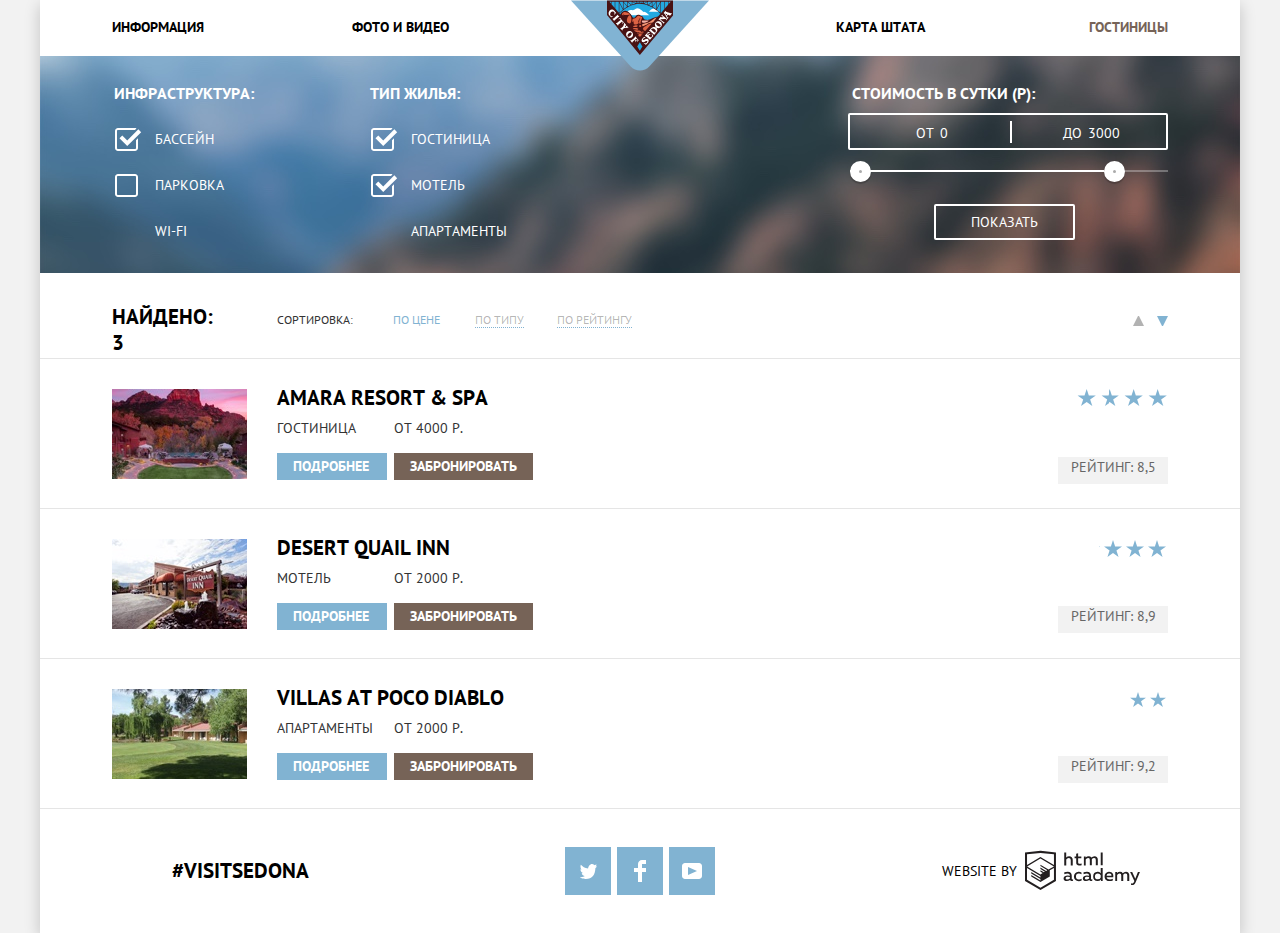
==== commit a69ffdfe: "фин правки 3" ====
--- a/catalog.html
+++ b/catalog.html
@@ -1,27 +1,28 @@
 <!DOCTYPE html>
 <html lang="ru">
-    <head>
-        <meta charset="utf-8">
-        <title>HTML Academy: Седона</title>
-        <link href="https://fonts.googleapis.com/css?family=PT+Sans:400,700&amp;subset=cyrillic" rel="stylesheet">
-        <link rel="stylesheet" href="css/normalize.css">
-        <link rel="stylesheet" href="css/style.css">
-    </head>
-
-    <body>
-        <div class="container">
-            <header class="page-header">
-                <nav class="main-navigation">
-                    <ul class="site-navigation">
-                        <li><a href="#">Информация</a></li>
-                        <li><a href="#">Фото и видео</a></li>
-                        <li><a href="#">Карта штата</a></li>
-                        <li><a class="current">Гостиницы</a></li>
-                    </ul>
-
-                    <a class="page-header-logo" href="./index.html"><img src="img/logo.svg" width="138" height="71" alt="Логотип City of Sedona"></a>
-                </nav>
-            </header>
+
+<head>
+    <meta charset="utf-8">
+    <title>HTML Academy: Седона</title>
+    <link href="https://fonts.googleapis.com/css?family=PT+Sans:400,700&amp;subset=cyrillic" rel="stylesheet">
+    <link rel="stylesheet" href="css/normalize.min.css">
+    <link rel="stylesheet" href="css/style.min.css">
+</head>
+
+<body>
+    <div class="container">
+        <header class="page-header">
+            <nav class="main-navigation">
+                <ul class="site-navigation">
+                    <li><a href="#">Информация</a></li>
+                    <li><a href="#">Фото и видео</a></li>
+                    <li><a href="#">Карта штата</a></li>
+                    <li><a class="current">Гостиницы</a></li>
+                </ul>
+
+                <a class="page-header-logo" href="./index.html"><img src="img/logo.svg" width="138" height="71" alt="Логотип City of Sedona"></a>
+            </nav>
+        </header>
 
         <main class="main-catalog">
             <h2 class="visually-hidden">Фильтр по типологии гостиниц</h2>
@@ -30,203 +31,203 @@
 
             <div class="filters">
                 <form class="filter-form" action="https://echo.htmlacademy.ru" method="post">
-          
-                <fieldset class="infrastructure">
-                    <legend>Инфраструктура:</legend>
-                    <div class="filter-wrapper">
-                        <label class="label-item" for="pool" tabindex="1">
-                        Бассейн
-                        <input class="visually-hidden checkbox" type="checkbox" name="pool" id="pool" checked>
-                        <span class="checkbox-mark"></span> 
-                        </label>
-                        <label class="label-item" for="parking" tabindex="1">
-                        Парковка
-                        <input class="visually-hidden checkbox" type="checkbox" name="parking" id="parking">
-                        <span class="checkbox-mark"></span>
-                        </label>
-                        <label class="label-item" for="wifi" tabindex="1">
-                        WI-FI
-                        <input class="visually-hidden checkbox" type="checkbox" disabled="disabled" name="wifi"  id="wifi">
-                        <span class="checkbox-mark"></span>
-                        </label>
-                  </div>
-               </fieldset>
-
-               <fieldset class="hotels-type">
-                  <legend>Тип жилья:</legend>
-                  <div class="filter-wrapper">
-                      <label class="label-item" for="hotel" tabindex="1">
-                      Гостиница
-                      <input class="visually-hidden checkbox" type="checkbox" name="hotel" id="hotel" checked>
-                      <span class="checkbox-mark"></span>
-                      </label>
-                      <label class="label-item" for="motel" tabindex="1">
-                        Мотель
-                      <input class="visually-hidden checkbox" type="checkbox" name="motel" id="motel" checked>  
-                      <span class="checkbox-mark"></span> 
-                      </label>
-                
-                      <label class="label-item" for="apart" tabindex="1">Апартаменты
-                      <input class="visually-hidden checkbox" type="checkbox" disabled="disabled" name="apart" id="apart" checked>
-                      <span class="checkbox-mark"></span> 
-                      </label>
+
+                    <fieldset class="infrastructure">
+                        <legend>Инфраструктура:</legend>
+                        <div class="filter-wrapper">
+                            <label class="label-item" for="pool" tabindex="1">
+                            Бассейн
+                            <input class="visually-hidden checkbox" type="checkbox" name="pool" id="pool" checked>
+                            <span class="checkbox-mark"></span> 
+                            </label>
+                            <label class="label-item" for="parking" tabindex="1">
+                            Парковка
+                            <input class="visually-hidden checkbox" type="checkbox" name="parking" id="parking">
+                            <span class="checkbox-mark"></span>
+                            </label>
+                            <label class="label-item" for="wifi" tabindex="1">
+                            WI-FI
+                            <input class="visually-hidden checkbox" type="checkbox" disabled="disabled" name="wifi"  id="wifi">
+                            <span class="checkbox-mark"></span>
+                            </label>
+                        </div>
+                    </fieldset>
+
+                    <fieldset class="hotels-type">
+                        <legend>Тип жилья:</legend>
+                        <div class="filter-wrapper">
+                            <label class="label-item" for="hotel" tabindex="1">
+                            Гостиница
+                            <input class="visually-hidden checkbox" type="checkbox" name="hotel" id="hotel" checked>
+                            <span class="checkbox-mark"></span>
+                            </label>
+                            <label class="label-item" for="motel" tabindex="1">
+                              Мотель
+                            <input class="visually-hidden checkbox" type="checkbox" name="motel" id="motel" checked>  
+                            <span class="checkbox-mark"></span> 
+                            </label>
+                            <label class="label-item" for="apart" tabindex="1">Апартаменты
+                            <input class="visually-hidden checkbox" type="checkbox" disabled="disabled" name="apart" id="apart" checked>
+                            <span class="checkbox-mark"></span> 
+                            </label>
+                        </div>
+                    </fieldset>
+
+                    <div class="range-filter">
+                        <div class="filter-range-title">
+                            Стоимость в сутки (р):</div>
+                        <div class="price-controls">
+                            <label class="min-price">от 
+                                <input type="text" name="min-price" value="0"></label>
+                            <label class="max-price">до 
+                                <input type="text" name="max-price" value="3000"></label>
+                        </div>
+                        <div class="range-controls">
+                            <div class="scale">
+                                <div class="bar"></div>
+                            </div>
+
+                            <div class="range-toggle range-toggle-min"></div>
+                            <div class="range-toggle range-toggle-max"></div>
+                        </div>
+
+                        <button class="btn-transparent" type="submit">Показать</button>
+                    </div>
+                </form>
+            </div>
+            <!-- Блок фильтров конец-->
+
+            <section class="list">
+                <div class="result">
+                    <span>Найдено: 3</span>
                 </div>
-              </fieldset>
-
-              <div class="range-filter">
-                  <div class="filter-range-title">
-                  Стоимость в сутки (р):</div>
-                  <div class="price-controls">
-                      <label class="min-price">от 
-                      <input type="text" name="min-price" value="0"></label>
-                      <label class="max-price">до 
-                      <input type="text" name="max-price" value="3000"></label>
-                  </div>
-                  <div class="range-controls">
-                      <div class="scale">
-                          <div class="bar"></div>
-                      </div>
-
-                      <div class="range-toggle range-toggle-min"></div>
-                      <div class="range-toggle range-toggle-max"></div>
-                  </div>
-                 
-                 <button class="btn-transparent" type="submit">Показать</button>
+
+                <div class="sorting">
+                    <span>Сортировка:</span>
+                    <ul class="sorting-list">
+                        <li><a class="active" href="#">По цене</a></li>
+                        <li><a href="sort-link">По типу</a></li>
+                        <li><a href="sort-link">По рейтингу</a></li>
+                    </ul>
+
+                    <div class="sort-arrows">
+                        <a class="arrow-up" href="#" aria-label="Сортировка по возрастанию"></a>
+                        <a class="arrow-down" href="#" aria-label="Сортировка по убыванию"></a>
+                    </div>
+                </div>
+            </section>
+
+
+            <div class="hotel-catalog">
+                <article class="hotels">
+                    <div class="hotels-photo"><img src="img/amara_resort.jpg" width="135" height="90" alt="Amara Resort SPA">
+                    </div>
+                    <div class="hotel-container">
+                        <h1 class="hotel-title">
+                            <a href="#">Amara Resort & SPA</a>
+                        </h1>
+                        <div class="hotel-price">
+                            <div class="hotel-type">
+                                <span>Гостиница</span>
+                                <a class="btn-blue" href="#">Подробнее</a>
+                            </div>
+                            <div class="hotel-type">
+                                <span>От 4000 р.</span>
+                                <a class="btn-brown" href="#">Забронировать</a>
+                            </div>
+                        </div>
+                    </div>
+
+                    <div class="rating">
+                        <div class="list-stars stars-amara">
+                        </div>
+                        <div class="hotel-rating">
+                            <span>Рейтинг: 8,5</span>
+                        </div>
+                    </div>
+                </article>
+
+
+                <article class="hotels">
+                    <div class="hotels-photo">
+                        <img src="img/desert.jpg" width="135" height="90" alt="Desert Quail Inn">
+                    </div>
+
+                    <div class="hotel-container">
+                        <h1 class="hotel-title">
+                            <a href="#">Desert Quail Inn</a>
+                        </h1>
+                        <div class="hotel-price">
+                            <div class="hotel-type">
+                                <span>Мотель</span>
+                                <a class="btn-blue" href="#">Подробнее</a>
+                            </div>
+                            <div class="hotel-type">
+                                <span>От 2000 р.</span>
+                                <a class="btn-brown" href="#">Забронировать</a>
+                            </div>
+                        </div>
+                    </div>
+                    <div class="rating">
+                        <div class="list-stars stars-desert">
+                        </div>
+                        <div class="hotel-rating">
+                            <span>Рейтинг: 8,9</span>
+                        </div>
+                    </div>
+                </article>
+
+                <article class="hotels">
+                    <div class="hotels-photo">
+                        <img src="img/villas_atpoco.jpg" width="135" height="90" alt="Villas At Poco Diablo">
+                    </div>
+
+                    <div class="hotel-container">
+                        <h1 class="hotel-title">
+                            <a href="#">Villas At Poco Diablo</a>
+                        </h1>
+                        <div class="hotel-price">
+                            <div class="hotel-type">
+                                <span>Апартаменты</span>
+                                <a class="btn-blue" href="#">Подробнее</a>
+                            </div>
+                            <div class="hotel-type">
+                                <span>От 2000 р.</span>
+                                <a class="btn-brown" href="#">Забронировать</a>
+                            </div>
+                        </div>
+                    </div>
+                    <div class="rating">
+                        <div class="list-stars stars-diablo">
+                        </div>
+                        <div class="hotel-rating">
+                            <span>Рейтинг: 9,2</span>
+                        </div>
+                    </div>
+                </article>
             </div>
-      </form>
-  </div>
-    <!-- Блок фильтров конец-->
-      
-    <section class="list">
-        <div class="result">
-            <span>Найдено: 3</span>
-        </div>
-
-        <div class="sorting">
-            <span>Сортировка:</span>
-            <ul class="sorting-list">
-                <li><a class="active" href="#">По цене</a></li>
-              <li><a href="sort-link">По типу</a></li>
-              <li><a href="sort-link">По рейтингу</a></li>
-            </ul>
-
-          <div class="sort-arrows">
-             <a class="arrow-up" href="#" aria-label="Сортировка по возрастанию"></a>
-             <a class="arrow-down" href="#" aria-label="Сортировка по убыванию"></a>
-          </div>
-        </div>     
-    </section>
-
-
-    <div class="hotel-catalog">
-        <article class="hotels">
-            <div class="hotels-photo"><img src="img/amara_resort.jpg" width="135" height="90" alt="Amara Resort SPA">
-           </div>
-            <div class="hotel-container">
-                <h1 class="hotel-title">
-                    <a href="#">Amara Resort & SPA</a>
-                </h1>
-                <div class="hotel-price">
-                    <div class="hotel-type">
-                       <span>Гостиница</span>
-                       <a class="btn-blue" href="#">Подробнее</a>
-                    </div>
-                    <div class="hotel-type">
-                        <span>От 4000 р.</span>
-                        <a class="btn-brown" href="#">Забронировать</a>
-                    </div>
-                </div>
-            </div>
-              <div class="rating">
-                  <div class="list-stars stars-amara">
-                  </div>
-                <div class="hotel-rating">
-                  <span>Рейтинг: 8,5</span>
-               </div>
-             </div>
-      </article>
-  
-  
-    <article class="hotels">
-      <div class="hotels-photo">
-          <img src="img/desert.jpg" width="135" height="90" alt="Desert Quail Inn">
-      </div>
-
-      <div class="hotel-container">
-         <h1 class="hotel-title">
-          <a href="#">Desert Quail Inn</a>
-        </h1>
-        <div class="hotel-price">
-            <div class="hotel-type">
-                <span>Мотель</span>
-                <a class="btn-blue" href="#">Подробнее</a>
-            </div>
-            <div class="hotel-type">
-              <span>От 2000 р.</span>
-              <a class="btn-brown" href="#">Забронировать</a>
-            </div>
-        </div>
-      </div>
-             <div class="rating"> 
-                <div class="list-stars stars-desert">   
-                </div>
-                <div class="hotel-rating">
-                  <span>Рейтинг: 8,9</span>
-              </div>
-            </div>
-    </article>
-
-    <article class="hotels">
-      <div class="hotels-photo">
-          <img src="img/villas_atpoco.jpg" width="135" height="90" alt="Villas At Poco Diablo">
-      </div>
-
-      <div class="hotel-container">
-          <h1 class="hotel-title">
-            <a href="#">Villas At Poco Diablo</a>
-          </h1>
-          <div class="hotel-price">
-              <div class="hotel-type">
-                  <span>Апартаменты</span>
-                  <a class="btn-blue" href="#">Подробнее</a>
-              </div>
-              <div class="hotel-type">
-                  <span>От 2000 р.</span>
-                  <a class="btn-brown" href="#">Забронировать</a>
-              </div>
-          </div>
-        </div>
-             <div class="rating"> 
-                  <div class="list-stars stars-diablo">   
-                 </div>
-                <div class="hotel-rating">
-                  <span>Рейтинг: 9,2</span>
-               </div> 
-            </div>
-    </article>
-  </div>
-  </main>
-  
-
-    <footer class="footer-hotels">
-        <a class="insta" href="#">#visitsedona</a>
-        <ul class="social">
-          <li><a class="social-button" href="https://twitter.com" aria-label="Twitter"><svg xmlns="http://www.w3.org/2000/svg" width="17px" height="15px" viewBox="0 0 17 15"> 
+        </main>
+
+
+        <footer class="footer-hotels">
+            <a class="insta" href="#">#visitsedona</a>
+            <ul class="social">
+                <li><a class="social-button" href="https://twitter.com" aria-label="Twitter"><svg xmlns="http://www.w3.org/2000/svg" width="17px" height="15px" viewBox="0 0 17 15"> 
             <path fill="#FFF" d="M10.95.144c1.685-.496 2.984.27 3.577 1.179.673-.231 1.331-.481 2.011-.708a2.345 2.345 0 0 1-.857 1.768c.685.17 1.304-.491 1.304-.491-.169 1-1.006 1.788-1.563 2.024-.231 6.75-3.175 11.217-10.077 11.082h-.446c-.41 0-4.164-.46-4.898-1.887 2.271.196 3.893-.422 4.693-1.177-.96-.3-2.679-.477-2.979-2.95.349.106.564.228 1.19.119C1.705 8.247.374 7.53.448 5.33c.285.328 1.067.536 1.34.472C1.085 5.561-.182 2.442.894.85c1.818 1.854 3.735 3.606 7.152 3.773C8.254 2.33 9.183.793 10.95.144z"></path>
               </svg>
             </a></li>
-          <li><a class="social-button" href="https://facebook.com" aria-label="Facebook"><svg xmlns="http://www.w3.org/2000/svg" width="12px" height="22px" viewBox="0 0 12 22">  <path fill="#FFF" d="M12,4 L12,0 L8,0 C5.790861,-1.3527075e-16 4,1.790861 4,4 L4,8 L0,8 L0,12 L4,12 L4,22 L8,22 L8,12 L12,12 L12,8 L8,8 L8,4 L12,4Z"></path>
+                <li><a class="social-button" href="https://facebook.com" aria-label="Facebook"><svg xmlns="http://www.w3.org/2000/svg" width="12px" height="22px" viewBox="0 0 12 22">  <path fill="#FFF" d="M12,4 L12,0 L8,0 C5.790861,-1.3527075e-16 4,1.790861 4,4 L4,8 L0,8 L0,12 L4,12 L4,22 L8,22 L8,12 L12,12 L12,8 L8,8 L8,4 L12,4Z"></path>
           </svg>
           </a></li>
-          <li><a class="social-button" href="https://youtube.com" aria-label="YouTube"><svg xmlns="http://www.w3.org/2000/svg" width="20" height="16" viewBox="0 0 20 16"><path fill="#FFF" d="M17 0H3C1.35 0 0 1.35 0 3v10c0 1.65 1.35 3 3 3h14c1.65 0 3-1.35 3-3V3c0-1.65-1.35-3-3-3zM6.027 11.998V4.002L15.014 8l-8.987 3.998z"></path></svg>
+                <li><a class="social-button" href="https://youtube.com" aria-label="YouTube"><svg xmlns="http://www.w3.org/2000/svg" width="20" height="16" viewBox="0 0 20 16"><path fill="#FFF" d="M17 0H3C1.35 0 0 1.35 0 3v10c0 1.65 1.35 3 3 3h14c1.65 0 3-1.35 3-3V3c0-1.65-1.35-3-3-3zM6.027 11.998V4.002L15.014 8l-8.987 3.998z"></path></svg>
           </a></li>
-        </ul>
-      <p class="footer-copyright">
-      <span>Website by</span>
-        <a class="copyright-btn" href="https://htmlacademy.ru/intensive/htmlcss" aria-label="HTML academy"><svg id="Layer_1" data-name="Layer 1" width="115" height="41" xmlns="http://www.w3.org/2000/svg" viewBox="0 0 108.08 36.85"><title>logo-htmlacademy-small1</title><path fill="#231f20" d="M44.61,26.88a2,2,0,0,0,.55-0.1v1.33a3.25,3.25,0,0,1-1.18.21,1.67,1.67,0,0,1-1.67-1,4.84,4.84,0,0,1-3.14,1.08c-1.51,0-2.91-.83-2.91-2.55,0-2.13,2-2.79,3.71-2.79a11.08,11.08,0,0,1,2.17.25v-0.3c0-1-.76-1.77-2.19-1.77a7.42,7.42,0,0,0-3,.64v-1.7a10.21,10.21,0,0,1,3.19-.55c2.36,0,3.81,1.12,3.81,3.65v3a0.54,0.54,0,0,0,.49.59h0.17Zm-6.44-1.13A1.35,1.35,0,0,0,39.63,27h0.11a3.39,3.39,0,0,0,2.41-1V24.58a9.72,9.72,0,0,0-1.81-.21c-1,0-2.16.33-2.16,1.38h0Zm12.36-6.11a5,5,0,0,1,2.57.64V22a4.08,4.08,0,0,0-2.3-.7,2.75,2.75,0,1,0,0,5.49,5,5,0,0,0,2.43-.64v1.71a6.27,6.27,0,0,1-2.76.57A4.21,4.21,0,0,1,46,24.51q0-.21,0-0.41a4.32,4.32,0,0,1,4.18-4.46h0.38Zm12.17,7.24a2,2,0,0,0,.55-0.1v1.33a3.25,3.25,0,0,1-1.18.21,1.67,1.67,0,0,1-1.67-1,4.84,4.84,0,0,1-3.14,1.08c-1.51,0-2.91-.83-2.91-2.55,0-2.13,2-2.79,3.71-2.79a11.08,11.08,0,0,1,2.17.25v-0.3c0-1-.76-1.77-2.19-1.77a7.42,7.42,0,0,0-3,.64v-1.7a10.21,10.21,0,0,1,3.19-.55c2.36,0,3.81,1.12,3.81,3.65v3a0.54,0.54,0,0,0,.49.59h0.17Zm-6.44-1.13A1.35,1.35,0,0,0,57.73,27h0.11a3.39,3.39,0,0,0,2.41-1V24.58a9.72,9.72,0,0,0-1.81-.21c-1.06,0-2.16.33-2.16,1.38h0ZM73,16V28.2H71.35V26.88a3.88,3.88,0,0,1-3.19,1.54,4.4,4.4,0,0,1,0-8.78,3.81,3.81,0,0,1,3,1.3V16H73Zm-4.53,5.22a2.76,2.76,0,1,0,0,5.52A2.86,2.86,0,0,0,71.15,25V23A2.91,2.91,0,0,0,68.49,21.27ZM79,19.64c3.31,0,4.46,2.68,3.92,5.09H76.7c0.21,1.5,1.67,2.11,3.19,2.11a6.11,6.11,0,0,0,2.64-.59v1.6a7.14,7.14,0,0,1-3,.57C77,28.42,74.78,27,74.78,24a4.18,4.18,0,0,1,4-4.39H79Zm0.09,1.54a2.28,2.28,0,0,0-2.44,2.1v0.06H81.3A2,2,0,0,0,79.13,21.18Zm5.73,7V19.87h1.65v1a3.81,3.81,0,0,1,2.78-1.27A2.86,2.86,0,0,1,91.89,21a4.12,4.12,0,0,1,2.91-1.33A3.06,3.06,0,0,1,98,23V28.2h-1.9V23.05a1.59,1.59,0,0,0-1.42-1.75H94.42a2.8,2.8,0,0,0-2.07,1.12V28.2h-1.9V23.05A1.59,1.59,0,0,0,89,21.31H88.8a3,3,0,0,0-2.21,1.29v5.63H84.86Zm21.31-8.33h1.9l-3.91,9.46c-0.9,2.17-2.09,2.86-3.35,2.86a4.76,4.76,0,0,1-1.1-.14V30.46a2.86,2.86,0,0,0,.85.12c0.9,0,1.58-.64,2.07-1.9l0.17-.42-4-8.4h2l2.86,6.29ZM38.73,1.46V6.22a3.81,3.81,0,0,1,2.7-1.14,3.25,3.25,0,0,1,3.44,3.4v5.15H43V8.72a1.81,1.81,0,0,0-1.61-2h-0.3a2.93,2.93,0,0,0-2.32,1.39v5.52h-1.9V1.46h1.9ZM49.94,2.31v3h3V6.91h-3v3.81c0,1.1.5,1.46,1.58,1.46a4.49,4.49,0,0,0,1.69-.33v1.6A6.8,6.8,0,0,1,51,13.8a2.55,2.55,0,0,1-2.86-2.74V6.89H46.58V5.26h1.5V2.74Zm5.4,11.31V5.28H57v1A3.81,3.81,0,0,1,59.77,5a2.86,2.86,0,0,1,2.6,1.33A4.12,4.12,0,0,1,65.28,5,3.06,3.06,0,0,1,68.44,8.4v5.21h-1.9V8.46a1.59,1.59,0,0,0-1.42-1.75H64.89a2.8,2.8,0,0,0-2.07,1.12v5.78h-1.9V8.46A1.59,1.59,0,0,0,59.5,6.71H59.27A3,3,0,0,0,57.06,8v5.63H55.34ZM71.17,1.45H73V13.6H71.17V1.45ZM14.71,0H14.55L0,1.54V28.21l14.55,8.66,14.55-8.66V1.54Zm12.5,27.1L14.55,34.64,1.9,27.12V16.18l12.59,7.5V25L5.86,19.9v1.31l8.68,5.21v1.39L5.87,22.65V24l8.68,5.21,8.75-5.24V18.31L27.2,16V27.12Zm0-12.53-3.48,2-1.6,1L14.51,13v1.31L21,18.23H21l-0.14.09-1,.54-5.37-3.2V17l4.24,2.52-1,.67-3.2-1.9v1.31l2.1,1.24L14.5,22.1,2,14.65,14.51,7.11Zm0-1.32L14.49,5.76,1.91,13.25v-10L14.56,1.92,27.21,3.25v10h0Z" transform="translate(0 -0.02)"></path></svg></a>
-      </p>
-    </footer>
-  </div>
-  </body>
+            </ul>
+            <p class="footer-copyright">
+                <span>Website by</span>
+                <a class="copyright-btn" href="https://htmlacademy.ru/intensive/htmlcss" aria-label="HTML academy"><svg id="Layer_1" data-name="Layer 1" width="115" height="41" xmlns="http://www.w3.org/2000/svg" viewBox="0 0 108.08 36.85"><title>logo-htmlacademy-small1</title><path fill="#231f20" d="M44.61,26.88a2,2,0,0,0,.55-0.1v1.33a3.25,3.25,0,0,1-1.18.21,1.67,1.67,0,0,1-1.67-1,4.84,4.84,0,0,1-3.14,1.08c-1.51,0-2.91-.83-2.91-2.55,0-2.13,2-2.79,3.71-2.79a11.08,11.08,0,0,1,2.17.25v-0.3c0-1-.76-1.77-2.19-1.77a7.42,7.42,0,0,0-3,.64v-1.7a10.21,10.21,0,0,1,3.19-.55c2.36,0,3.81,1.12,3.81,3.65v3a0.54,0.54,0,0,0,.49.59h0.17Zm-6.44-1.13A1.35,1.35,0,0,0,39.63,27h0.11a3.39,3.39,0,0,0,2.41-1V24.58a9.72,9.72,0,0,0-1.81-.21c-1,0-2.16.33-2.16,1.38h0Zm12.36-6.11a5,5,0,0,1,2.57.64V22a4.08,4.08,0,0,0-2.3-.7,2.75,2.75,0,1,0,0,5.49,5,5,0,0,0,2.43-.64v1.71a6.27,6.27,0,0,1-2.76.57A4.21,4.21,0,0,1,46,24.51q0-.21,0-0.41a4.32,4.32,0,0,1,4.18-4.46h0.38Zm12.17,7.24a2,2,0,0,0,.55-0.1v1.33a3.25,3.25,0,0,1-1.18.21,1.67,1.67,0,0,1-1.67-1,4.84,4.84,0,0,1-3.14,1.08c-1.51,0-2.91-.83-2.91-2.55,0-2.13,2-2.79,3.71-2.79a11.08,11.08,0,0,1,2.17.25v-0.3c0-1-.76-1.77-2.19-1.77a7.42,7.42,0,0,0-3,.64v-1.7a10.21,10.21,0,0,1,3.19-.55c2.36,0,3.81,1.12,3.81,3.65v3a0.54,0.54,0,0,0,.49.59h0.17Zm-6.44-1.13A1.35,1.35,0,0,0,57.73,27h0.11a3.39,3.39,0,0,0,2.41-1V24.58a9.72,9.72,0,0,0-1.81-.21c-1.06,0-2.16.33-2.16,1.38h0ZM73,16V28.2H71.35V26.88a3.88,3.88,0,0,1-3.19,1.54,4.4,4.4,0,0,1,0-8.78,3.81,3.81,0,0,1,3,1.3V16H73Zm-4.53,5.22a2.76,2.76,0,1,0,0,5.52A2.86,2.86,0,0,0,71.15,25V23A2.91,2.91,0,0,0,68.49,21.27ZM79,19.64c3.31,0,4.46,2.68,3.92,5.09H76.7c0.21,1.5,1.67,2.11,3.19,2.11a6.11,6.11,0,0,0,2.64-.59v1.6a7.14,7.14,0,0,1-3,.57C77,28.42,74.78,27,74.78,24a4.18,4.18,0,0,1,4-4.39H79Zm0.09,1.54a2.28,2.28,0,0,0-2.44,2.1v0.06H81.3A2,2,0,0,0,79.13,21.18Zm5.73,7V19.87h1.65v1a3.81,3.81,0,0,1,2.78-1.27A2.86,2.86,0,0,1,91.89,21a4.12,4.12,0,0,1,2.91-1.33A3.06,3.06,0,0,1,98,23V28.2h-1.9V23.05a1.59,1.59,0,0,0-1.42-1.75H94.42a2.8,2.8,0,0,0-2.07,1.12V28.2h-1.9V23.05A1.59,1.59,0,0,0,89,21.31H88.8a3,3,0,0,0-2.21,1.29v5.63H84.86Zm21.31-8.33h1.9l-3.91,9.46c-0.9,2.17-2.09,2.86-3.35,2.86a4.76,4.76,0,0,1-1.1-.14V30.46a2.86,2.86,0,0,0,.85.12c0.9,0,1.58-.64,2.07-1.9l0.17-.42-4-8.4h2l2.86,6.29ZM38.73,1.46V6.22a3.81,3.81,0,0,1,2.7-1.14,3.25,3.25,0,0,1,3.44,3.4v5.15H43V8.72a1.81,1.81,0,0,0-1.61-2h-0.3a2.93,2.93,0,0,0-2.32,1.39v5.52h-1.9V1.46h1.9ZM49.94,2.31v3h3V6.91h-3v3.81c0,1.1.5,1.46,1.58,1.46a4.49,4.49,0,0,0,1.69-.33v1.6A6.8,6.8,0,0,1,51,13.8a2.55,2.55,0,0,1-2.86-2.74V6.89H46.58V5.26h1.5V2.74Zm5.4,11.31V5.28H57v1A3.81,3.81,0,0,1,59.77,5a2.86,2.86,0,0,1,2.6,1.33A4.12,4.12,0,0,1,65.28,5,3.06,3.06,0,0,1,68.44,8.4v5.21h-1.9V8.46a1.59,1.59,0,0,0-1.42-1.75H64.89a2.8,2.8,0,0,0-2.07,1.12v5.78h-1.9V8.46A1.59,1.59,0,0,0,59.5,6.71H59.27A3,3,0,0,0,57.06,8v5.63H55.34ZM71.17,1.45H73V13.6H71.17V1.45ZM14.71,0H14.55L0,1.54V28.21l14.55,8.66,14.55-8.66V1.54Zm12.5,27.1L14.55,34.64,1.9,27.12V16.18l12.59,7.5V25L5.86,19.9v1.31l8.68,5.21v1.39L5.87,22.65V24l8.68,5.21,8.75-5.24V18.31L27.2,16V27.12Zm0-12.53-3.48,2-1.6,1L14.51,13v1.31L21,18.23H21l-0.14.09-1,.54-5.37-3.2V17l4.24,2.52-1,.67-3.2-1.9v1.31l2.1,1.24L14.5,22.1,2,14.65,14.51,7.11Zm0-1.32L14.49,5.76,1.91,13.25v-10L14.56,1.92,27.21,3.25v10h0Z" transform="translate(0 -0.02)"></path></svg></a>
+            </p>
+        </footer>
+    </div>
+</body>
+
 </html>
-
--- a/css/style.min.css
+++ b/css/style.min.css
@@ -0,0 +1 @@
+.main-navigation,body{font-size:14px;text-transform:uppercase}body{margin:0;padding:0;font-family:"PT Sans","Arial",sans-serif;background-color:#f2f2f2;-webkit-font-kerning:none;font-kerning:none;line-height:21px;font-weight:400;color:#333}a{text-decoration:none}html{-webkit-box-sizing:border-box;box-sizing:border-box}*,::after,::before{-webkit-box-sizing:inherit;box-sizing:inherit}.container{position:relative;background-color:#fff;-webkit-box-shadow:0 5px 15px 0 rgba(0,0,0,.2);box-shadow:0 5px 15px 0 rgba(0,0,0,.2)}.main-navigation ul{display:-webkit-box;display:-ms-flexbox;display:flex;-webkit-box-orient:horizontal;-webkit-box-direction:normal;-ms-flex-direction:row;flex-direction:row;-ms-flex-pack:distribute;justify-content:space-around;margin:0;padding:0}.main-navigation{list-style:none;line-height:26px;font-weight:700;color:#000}.site-navigation li{width:240px;text-align:center;padding:14px 0 16px}.site-navigation li:first-child,.site-navigation li:nth-child(2){text-align:left;padding-left:72px}.site-navigation li:nth-child(2){margin-right:240px}.site-navigation li:nth-child(3) .site-navigation li:nth-child(4){padding-right:72px;text-align:right}.site-navigation,.sorting ul{list-style:none}.site-navigation a{color:#000;font-weight:700;text-decoration:none}.site-navigation a:hover{color:#81b3d2}.site-navigation a:active{color:#000;opacity:.3}.page-header-logo{width:138px;position:absolute;left:50%;top:0;z-index:18;margin-left:-69px;margin-right:auto}.catalog-link{margin-left:16px}.container{display:-webkit-box;display:-ms-flexbox;display:flex;-webkit-box-orient:vertical;-webkit-box-direction:normal;-ms-flex-direction:column;flex-direction:column;width:1200px;margin:0 auto}.features,.features h1{display:block;padding-top:20px}.features{position:relative;padding-bottom:83px;width:1200px;background-color:#fff;text-align:center;margin:0 auto}.spacing span{letter-spacing:.35em}.features h1{margin:13px 380px 55px;font-size:21px;line-height:26px;font-weight:700}.features p{margin:-28px auto;text-align:center}.visually-hidden{position:absolute;width:1px;height:1px;margin:-1px;border:0;padding:0;clip:rect(0 0 0 0);overflow:hidden}.features-blue{display:-webkit-box;display:-ms-flexbox;display:flex;width:100%;-ms-flex-wrap:wrap;flex-wrap:wrap;color:#fff;background-color:#81b3d2;text-align:center}.features-blue-reverse::before,.features-blue::after{content:"";margin:0 auto;width:800px;min-height:256px;overflow:hidden}.features-blue::after{background:url(../img/image1.jpg);background-position:0 -78px}.content{text-align:center;width:400px;padding:48px 55px 59px}.content h2{margin:0 auto;width:160px;vertical-align:baseline;padding-bottom:24px}.content p{width:290px;padding:0;margin:20px auto 0}.content span{margin-top:24px;margin-bottom:21px;min-width:50px}.features-recommendations{display:-webkit-box;display:-ms-flexbox;display:flex;-ms-flex-pack:distribute;justify-content:space-around;text-align:center;min-height:254px;background-color:#fff;color:#000}.features-recommendations h2{font-size:21px;color:#000;margin-bottom:24px;font-weight:700;background-color:#fff}.features-recommendations p{width:300px;text-align:center;margin:0 auto}.features-item-food,.features-item-house,.features-item-souvenirs{width:400px;padding-top:145px;min-height:169px;padding-bottom:81px;text-align:center}.features-item-house{background:url(../img/icon-1.svg) 162px 60px no-repeat}.features-item-food{background:url(../img/icon-2.svg) 162px 60px no-repeat}.features-item-souvenirs{background:url(../img/icon-3.svg) 168px 56px no-repeat}.features-blue-reverse{color:#fff;background-color:#81b3d2;text-align:center;display:-webkit-box;display:-ms-flexbox;display:flex;-ms-flex-wrap:wrap;flex-wrap:wrap;width:100%}.features-blue-reverse::before{position:relative;background:url(../img/image2.jpg);background-position:0 -75px}.content-blue{text-align:center;width:400px;padding:46px 40px 59px}.content-blue h2{margin:0 auto;width:160px;vertical-align:baseline;padding-bottom:24px}.content-blue p{width:310px;padding:0;margin:20px auto 0}.features-about{color:#000;background-color:#eee;min-height:255px;display:-webkit-box;display:-ms-flexbox;display:flex;-webkit-box-pack:justify;-ms-flex-pack:justify;justify-content:space-between;width:100%}.content-grey{width:400px;text-align:center}.content-grey h2{width:150px;margin:48px auto 23px}.content-grey p{width:270px;margin:21px auto 58px}.question-container{display:block;text-align:center;min-height:115px;margin:0 auto}.question-container h3{margin-top:59px;margin-bottom:34px;font-size:30px;color:#000;background-color:#fff}.question-container p{width:500px;margin:0 auto 50px}.button{margin:0;padding:0;width:568px;height:86px;font:inherit;background-color:#766357;color:#fff;border:0;font-size:21px;line-height:26px;font-weight:700;text-transform:uppercase}.button:hover{color:#d8d8d8;background-color:#604e43}.button:active{color:#d8d8d8;background-color:#503e33}.question{display:-webkit-box;display:-ms-flexbox;display:flex}.search-sedona{-webkit-box-shadow:0 0 15px 0 rgba(0,0,0,.1);box-shadow:0 0 15px 0 rgba(0,0,0,.1);margin:0 auto;width:568px;height:395px;position:absolute;background-color:#fff;left:316px;color:#000;font-size:14px;line-height:26px;font-weight:700}.search-sedona form{margin:43px 55px}.search-sedona input{font-weight:700;text-transform:uppercase}.input_data input{width:346px;height:38px;padding-left:12px;padding-right:38px;background-color:#f2f2f2;border:2px solid #f2f2f2;outline:0;margin:13px 0}.input_data input:hover{background-color:#ebebeb;border:2px solid #ebebeb;outline:0}.input_data input:focus{background-color:transparent;border:2px solid #e5e5e5;outline:0}.input_data{position:relative;display:-webkit-box;display:-ms-flexbox;display:flex;-webkit-box-pack:justify;-ms-flex-pack:justify;justify-content:space-between;-webkit-box-align:center;-ms-flex-align:center;align-items:center;-ms-flex-item-align:center;align-self:center}.input_data button{position:absolute;right:3px;top:20px;background:0 0;border:0;cursor:pointer}.input_datas{margin-top:2px}.container-minus-plus,.half-width,.people{display:-webkit-box;display:-ms-flexbox;display:flex;-webkit-box-align:center;-ms-flex-align:center;align-items:center;-ms-flex-item-align:center;align-self:center;-webkit-box-pack:justify;-ms-flex-pack:justify;justify-content:space-between}.people{margin-top:18px}.people button,.people input{width:38px;height:38px;background-color:#f2f2f2;border:2px solid #f2f2f2;outline:0}.people button{cursor:pointer}.people input{text-align:center}.people input:active{background-color:#ebebeb;border:2px solid #ebebeb;outline:0}.people input:focus{background-color:transparent;border:2px solid #e5e5e5;outline:0}.people label{margin-right:28px}label.adults-people{margin-right:40px}button.search-btns{width:458px;height:58px;border:0;color:#fff;background-color:#81b3d2;margin-top:53px;text-transform:uppercase;font-size:21px;line-height:26px;font-weight:700}button.search-btns:hover{color:#fff;background-color:#669ec0}button.search-btns:active{color:rgba(255,255,255,.3)}.btn-minus polygon,.btn-plus polygon,.input_data-btn path{fill:#a9a9a9}.btn-minus:hover polygon,.btn-plus:hover polygon,.input_data-btn:hover path{fill:#000}.btn-minus:active polygon,.btn-plus:active polygon,.footer-copyright svg:hover path,.input_data-btn:active path{fill:#81b3d2}.map{background-image:url(../img/map.jpg);background-repeat:no-repeat;height:auto;max-width:100%}.footer-hotels,.main-footer{display:-webkit-box;display:-ms-flexbox;display:flex;-webkit-box-align:center;-ms-flex-align:center;align-items:center;bottom:0;width:100%}.main-footer{position:absolute;background:rgba(250,251,246,.9);padding:36px 0}.footer-hotels{padding:38px 0}.insta{width:400px;text-align:center;color:#000;font-weight:700;font-size:21px;line-height:26px}.social li{list-style:none;margin:0 3px;text-align:center}.social{display:-webkit-box;display:-ms-flexbox;-webkit-box-orient:horizontal;-webkit-box-direction:normal;-ms-flex-direction:row;flex-direction:row;-webkit-box-pack:center;-ms-flex-pack:center;justify-content:center;margin:0;padding:0;list-style:none}.footer-copyright,.social{width:400px}.footer-copyright span{margin-right:8px;color:#000}.copyright-btn{width:113px;height:42px}.footer-copyright,.social-button{display:-webkit-box;display:-ms-flexbox;display:flex}.social-button{width:46px;height:48px;background-color:#81b3d2}.social-button svg{margin:auto}.social-button:hover{background-color:#669ec0}.social-button:active,.social-button:active path{background-color:#5496bd;fill:rgba(255,255,255,.3)}.footer-copyright{margin:0;-webkit-box-pack:center;-ms-flex-pack:center;justify-content:center;-webkit-box-align:center;-ms-flex-align:center;align-items:center}.footer-logo:active path{fill:#bdbbbc}.footer-hotels{position:relative;background-color:#fff}.site-navigation .current,.site-navigation .current:active,.site-navigation .current:hover{color:#766357;margin-right:-16px}.filters{background:#7d9ab9 url(../img/filter_background.jpg) no-repeat center;background-position:0 -54px;width:100%;margin:auto;min-height:217px}.filter-form{display:-webkit-box;display:-ms-flexbox;display:flex;-webkit-box-orient:horizontal;-webkit-box-direction:normal;-ms-flex-direction:row;flex-direction:row;-webkit-box-align:start;-ms-flex-align:start;align-items:flex-start;padding:27px 72px 0;color:#fff}.filter-title h2{margin-bottom:24px;font-size:16px;color:#fff;line-height:21px}.hotels-type,.infrastructure{margin-right:85px;border:0}.hotels-type legend,.infrastructure legend{font-size:16px;line-height:21px;font-weight:700;margin:0 0 25px}.filters .hotels-type,.hotels-type,.infrastructure{width:169px;vertical-align:top;padding:0}.filter-wrapper{list-style:none;display:-webkit-box;display:-ms-flexbox;display:flex;-webkit-box-orient:vertical;-webkit-box-direction:normal;-ms-flex-direction:column;flex-direction:column}.filter-wrapper label{position:relative;margin-bottom:25px;margin-left:41px}.label-item:focus-within{outline:1px solid #00f}.checkbox+.checkbox-mark{position:absolute;background-image:url(../img/checkbox-off.svg);background-repeat:no-repeat;width:27px;height:23px;left:-40px;top:-1px;cursor:pointer}.checkbox:checked+.checkbox-mark{position:absolute;background-image:url(../img/checkbox-on.svg);background-repeat:no-repeat;width:27px;height:23px;left:-40px;top:-1px;cursor:pointer}.checkbox:disabled+.checkbox-mark{position:absolute;background-image:url(../img/checkbox-off-di.svg);background-repeat:no-repeat;width:27px;height:23px;left:-41px;top:0;cursor:pointer}.checkbox:disabled:checked+.checkbox-mark{position:absolute;background-image:url(../img/checkbox-on-di.svg);background-repeat:no-repeat;width:27px;height:23px;left:-41px;top:0;cursor:pointer}.range-filter{width:320px;margin-left:auto;color:#fff;position:relative;text-transform:uppercase}.filter-range-title{margin-bottom:9px;font-weight:600;font-size:16px;line-height:21px;margin-left:4px}.price-controls{position:relative;height:37px;margin-bottom:20px;font-size:0;border:2px solid #fff;border-radius:2px}.price-controls::after{content:"";position:absolute;top:50%;left:51%;width:2px;height:22px;background:#fff;-webkit-transform:translate(-50%,-50%);-ms-transform:translate(-50%,-50%);transform:translate(-50%,-50%)}.price-controls label{display:inline-block;font-size:14px;line-height:38px;vertical-align:top;cursor:pointer}.price-controls .max-price,.price-controls .min-price{margin-top:-2px;margin-left:66px}.price-controls input{width:59px;margin:0;color:inherit;font:inherit;background:0 0;border:0}.range-controls{position:relative;margin-bottom:32px}.range-controls .scale{height:2px;background:rgba(255,255,255,.3);margin-left:2px}.range-controls .bar{width:80%;height:2px;background:#fff}.range-toggle{position:absolute;top:-9px;width:21px;height:21px;background-color:#ababab;border:9px solid #fff;border-radius:50%;-webkit-box-shadow:0 2px 1px 0 rgba(0,1,1,.2);box-shadow:0 2px 1px 0 rgba(0,1,1,.2);cursor:pointer}.range-toggle:hover{border:10px solid #fff;width:23px;height:22px}.range-toggle-min{left:2px}.range-toggle-max{left:80%}.btn-transparent{display:block;margin:0 86px;padding:6px 35px;font-size:14px;line-height:20px;color:#fff;text-transform:uppercase;background:0 0;border:2px solid #fff;border-radius:2px;cursor:pointer}.btn-transparent:hover{color:#000;background:#fff}.list{width:1200px;padding:26px 72px 0;border-bottom:1px solid #e5e5e5;background-color:#fff;min-height:86px;-webkit-box-orient:horizontal;-webkit-box-direction:normal;-ms-flex-direction:row;flex-direction:row;-webkit-box-align:baseline;-ms-flex-align:baseline;align-items:baseline}.list,.result{display:-webkit-box;display:-ms-flexbox;display:flex}.result,.sorting,.sorting-list{-webkit-box-orient:horizontal;-webkit-box-direction:normal;-ms-flex-direction:row;flex-direction:row;-webkit-box-align:baseline;-ms-flex-align:baseline;align-items:baseline}.sorting-list{display:-webkit-box;display:-ms-flexbox;display:flex}.result{font-size:21px;color:#000;line-height:26px;font-weight:700;margin-top:5px;margin-right:47px}.sorting{width:892px;display:-webkit-box;display:-ms-flexbox;display:flex;-webkit-box-pack:justify;-ms-flex-pack:justify;justify-content:space-between;font-size:12px;line-height:14px}.sorting span{margin:0 40px 0 0;padding:0}.sorting-list a,.sorting-list a:hover{color:#000;border-bottom:1px dotted #81b3d2}.sorting a{color:rgba(0,0,0,.3)}.sorting-list .active{color:#81b3d2;border:0}.sorting-list a:hover{color:#81b3d2}.sorting-list{margin-right:auto;padding:0}.sorting-list li{width:82px}.active,.sort-link{margin-right:32px}.sort-arrows a{margin-left:auto;display:inline-block;width:11px;height:9px;vertical-align:middle;border-left:5px solid transparent;border-right:5px solid transparent;text-decoration:none}.arrow-up{margin-right:10px;border-bottom:10px solid #b2b2b2}.arrow-up:hover{border-bottom:10px solid #231f20}.arrow-down{border-top:10px solid #81b3d2}.hotel-catalog,.hotels{display:-webkit-box;display:-ms-flexbox;display:flex}.hotel-catalog{-webkit-box-orient:vertical;-webkit-box-direction:normal;-ms-flex-direction:column;flex-direction:column;width:100%;background-color:#fff}.hotels{border-bottom:1px solid #e5e5e5;padding:26px 72px 23px}.hotel-title a{color:#000}.hotel-title a:hover{color:#81b3d2}.hotel-title{font-size:21px;line-height:26px;font-weight:700;margin:0;padding:0;width:252px;color:#000}.hotel-title:active{color:#000;opacity:.3}.hotels-photo{margin-top:4px;margin-right:30px;border-style:none}.hotel-container{-webkit-box-orient:vertical;-ms-flex-direction:column;flex-direction:column;margin:0;width:291px}.hotel-container,.hotel-price,.hotel-type{display:-webkit-box;display:-ms-flexbox;display:flex;-webkit-box-direction:normal}.hotel-price{max-width:500px;-webkit-box-orient:horizontal;-ms-flex-direction:row;flex-direction:row}.hotel-type{-webkit-box-orient:vertical;-ms-flex-direction:column;flex-direction:column}.hotel-type span{margin-top:7px;margin-bottom:14px}.hotel-type:nth-child(1) a,.hotel-type:nth-child(2) a{padding:3px 16px;color:#fff;font-size:14px;line-height:21px;font-weight:700}.hotel-type:nth-child(1) a{margin-right:7px;background-color:#81b3d2}.hotel-type:nth-child(1) a:hover{background-color:#669ec0}.hotel-type:nth-child(1) a:active{background-color:#5496bd;color:rgba(255,255,255,.3)}.hotel-type:nth-child(2) a{background-color:#766357}.hotel-type:nth-child(2) a:hover{background-color:#604e43}.hotel-type:nth-child(2) a:active{background-color:#503e33;color:rgba(255,255,255,.3)}.btn-blue a,.btn-brown a{font:inherit;color:#fff;background-color:#81b3d2;text-align:center;text-transform:uppercase;vertical-align:middle}.btn-brown a{background-color:#766357}.btn-blue a:hover{color:#fff;background-color:#669ec0}.btn-blue a:active{color:#fff;opacity:.3;background-color:#5496bd}.btn-brown a:hover{color:#fff;background-color:#604e43}.btn-brown a:active{color:#fff;background-color:#503e33;opacity:.3}.btn-blue,.btn-brown{color:#fff;padding:3px 16px}.btn-blue{width:110px;margin-right:7px;background-color:#81b3d2}.btn-blue:hover{color:#81b3d2}.btn-blue:active{color:rgba(0,0,0,.3)}.btn-brown{background-color:#766357}.rating{display:-webkit-box;display:-ms-flexbox;display:flex;-webkit-box-orient:vertical;-webkit-box-direction:normal;-ms-flex-direction:column;flex-direction:column;-webkit-box-align:end;-ms-flex-align:end;align-items:flex-end;text-align:right;padding-top:3px;margin-left:auto}.stars-amara{background:url(../img/star.svg) space;width:94px;height:24px;margin-right:-1px;margin-top:1px;background-size:23px 17px}.stars-desert,.stars-diablo{background:url(../img/star.svg);height:20px;padding:0;background-position:top right;background-repeat:repeat-x}.stars-desert{margin-bottom:2px;width:69px;margin-top:2px;background-size:22px 17px}.stars-diablo{width:42px;margin-top:4px;background-size:20px 15px}.hotel-rating{width:110px;height:27px;margin-top:44px;color:#666;line-height:21px;font-weight:400;text-align:center;font-size:14px;background-color:#f2f2f2}